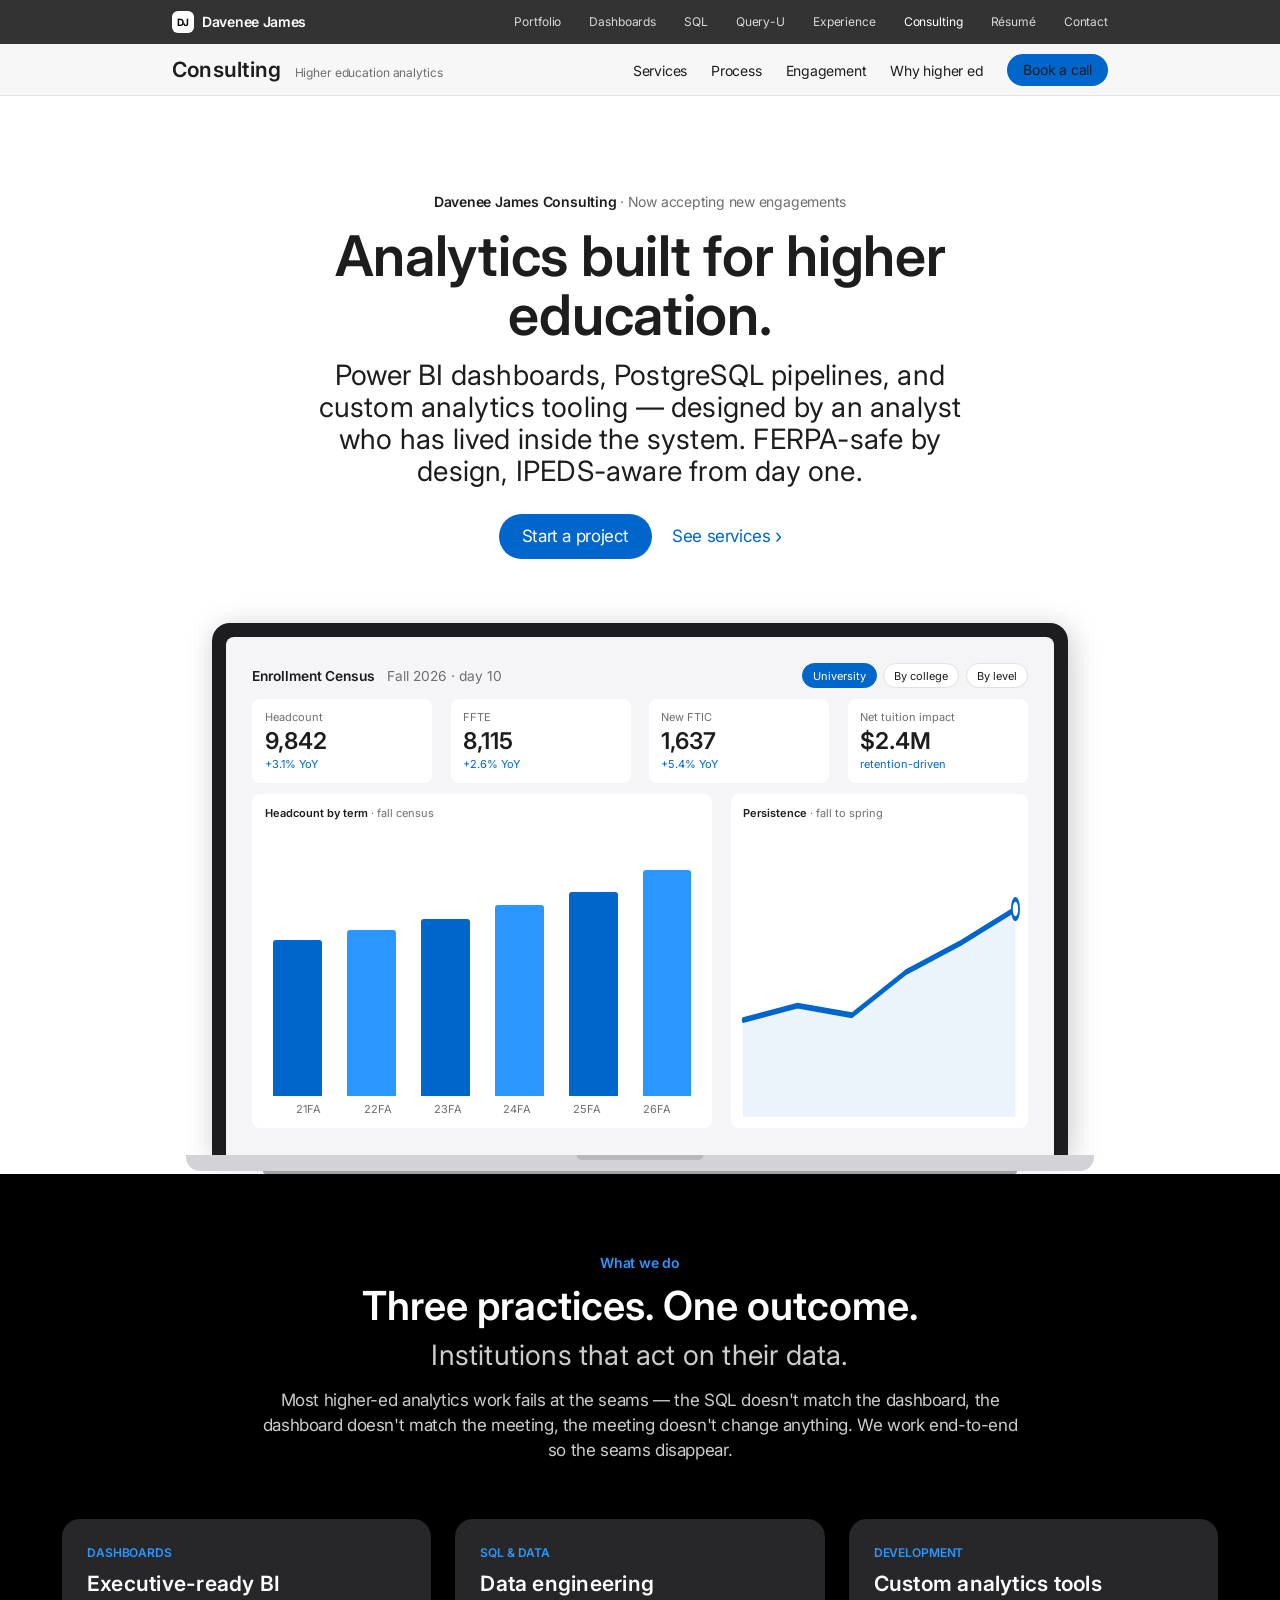
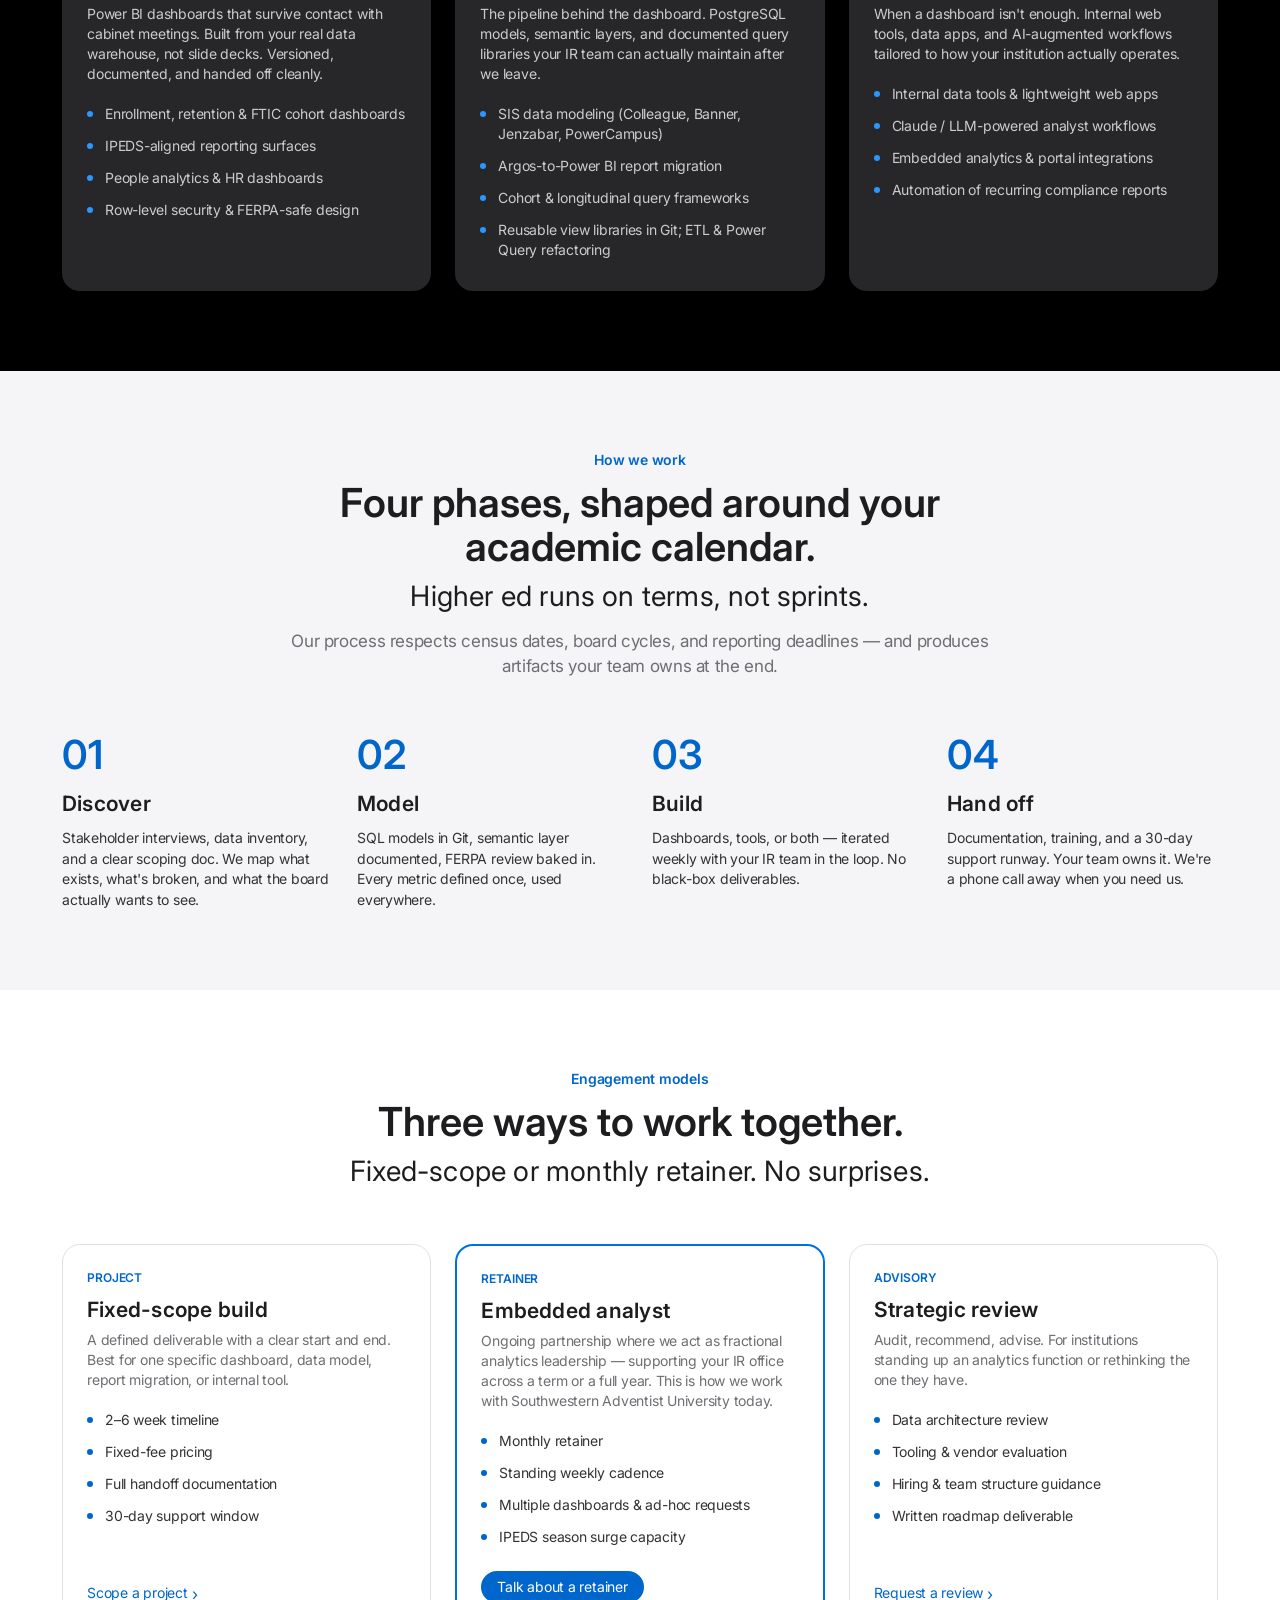
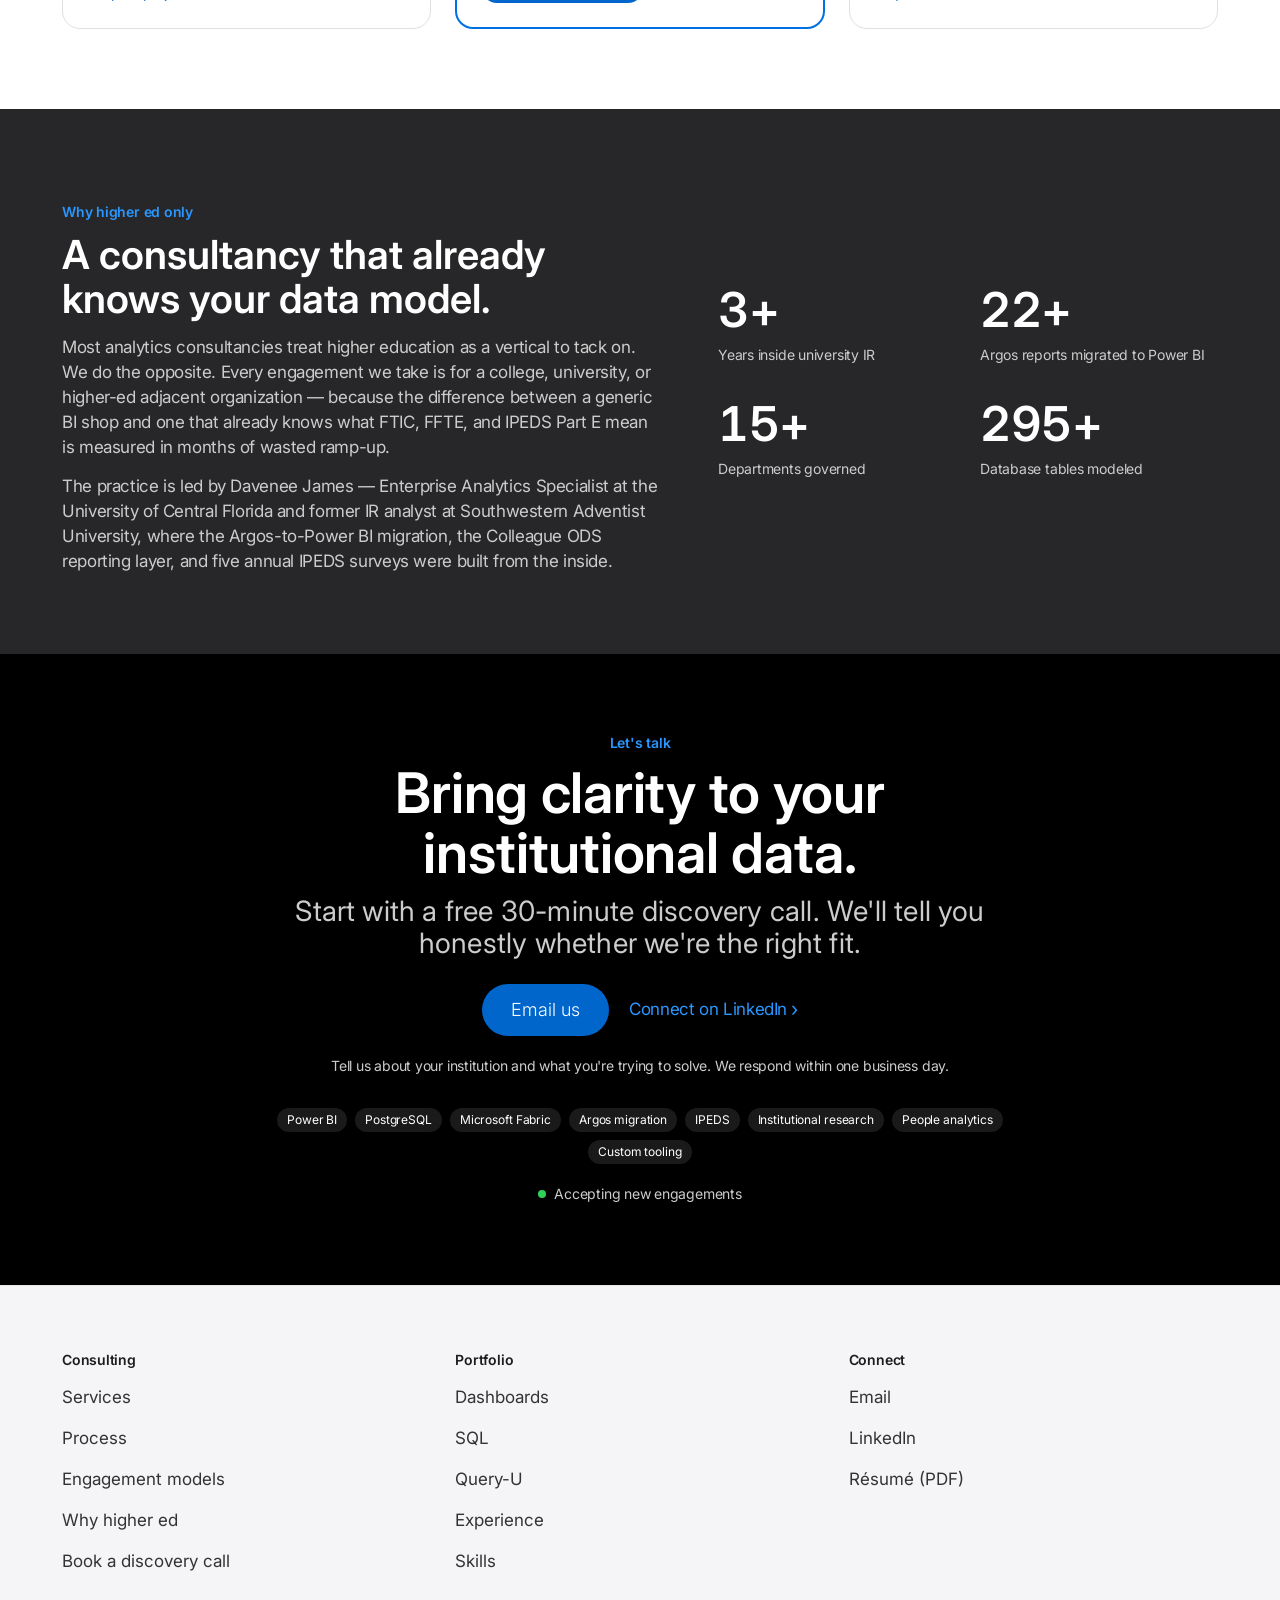
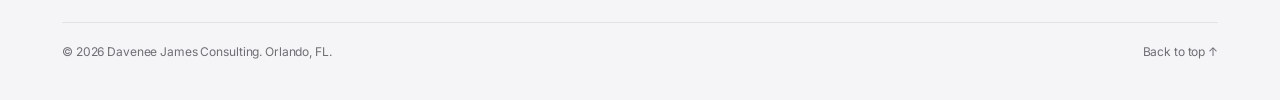
==== consulting/index.html @ 20fd3094 "Redesign portfolio and consulting pages in the Apple design language Rebuild both pages on a shared " ====
<!doctype html>
<html lang="en">
<head>
  <meta charset="utf-8" />
  <meta name="viewport" content="width=device-width, initial-scale=1" />
  <title>Davenee James Consulting | Higher Education Analytics, Dashboards &amp; Development</title>
  <meta name="description" content="Analytics consulting for colleges and universities — Power BI dashboards, PostgreSQL data engineering, Argos-to-Power BI migration, and custom analytics tooling. Led by Davenee James." />
  <meta property="og:title" content="Davenee James Consulting | Higher Education Analytics" />
  <meta property="og:description" content="Power BI, PostgreSQL, and IPEDS-aware analytics consulting for higher education." />
  <meta property="og:type" content="website" />
  <meta name="theme-color" content="#000000" />
  <link rel="preconnect" href="https://fonts.googleapis.com">
  <link rel="preconnect" href="https://fonts.gstatic.com" crossorigin>
  <link href="https://fonts.googleapis.com/css2?family=Inter:wght@300;400;600;700&family=JetBrains+Mono:wght@400;500&display=swap" rel="stylesheet">
  <link rel="stylesheet" href="../assets/site.css">
  <script>document.documentElement.classList.add('js');</script>
</head>
<body>

  <!-- ═══ Global nav ═══ -->
  <header class="gnav">
    <div class="gnav__inner">
      <a href="../" class="gnav__logo" aria-label="Davenee James — portfolio"><span class="gnav__mark">DJ</span><span>Davenee James</span></a>
      <ul class="gnav__links">
        <li><a href="../">Portfolio</a></li>
        <li><a href="../#dashboards">Dashboards</a></li>
        <li><a href="../#sql">SQL</a></li>
        <li><a href="../#queryu">Query-U</a></li>
        <li><a href="../#experience">Experience</a></li>
        <li><a href="./" aria-current="page">Consulting</a></li>
        <li><a href="../Resume_Davenee_James.pdf" target="_blank" rel="noopener">Résumé</a></li>
        <li><a href="#contact">Contact</a></li>
      </ul>
      <button class="gnav__burger" aria-label="Open menu" aria-expanded="false" aria-controls="mobileMenu"><span></span><span></span></button>
    </div>
  </header>
  <nav class="gnav__menu" id="mobileMenu" aria-label="Mobile">
    <ul>
      <li><a href="#services">Services</a></li>
      <li><a href="#process">Process</a></li>
      <li><a href="#engagement">Engagement</a></li>
      <li><a href="#why">Why higher ed</a></li>
      <li><a href="#contact">Book a call</a></li>
      <li><a href="../">Portfolio</a></li>
      <li><a href="../Resume_Davenee_James.pdf" target="_blank" rel="noopener">Résumé</a></li>
    </ul>
  </nav>


  <!-- ═══ Sub nav ═══ -->
  <div class="snav">
    <div class="snav__inner">
      <a class="snav__title" href="#top">Consulting <small>Higher education analytics</small></a>
      <ul class="snav__links">
        <li><a href="#services">Services</a></li>
        <li><a href="#process">Process</a></li>
        <li><a href="#engagement">Engagement</a></li>
        <li><a href="#why">Why higher ed</a></li>
        <li class="snav__cta"><a class="btn btn--sm" href="#contact">Book a call</a></li>
      </ul>
    </div>
  </div>

  <main id="top">

    <!-- ═══ Hero (white) ═══ -->
    <section class="hero hero--consulting tile--canvas">
      <div class="wrap hero__text">
        <p class="hero__eyebrow" data-reveal><strong>Davenee James Consulting</strong> · Now accepting new engagements</p>
        <h1 class="t-hero split">Analytics built for higher education.</h1>
        <p class="hero__lead t-lead" data-reveal style="--d:320ms">Power BI dashboards, PostgreSQL pipelines, and custom analytics tooling — designed by an analyst who has lived inside the system. FERPA-safe by design, IPEDS-aware from day one.</p>
        <div class="hero__cta cta-row" data-reveal style="--d:440ms">
          <a class="btn" href="#contact">Start a project</a>
          <a class="link" href="#services">See services</a>
        </div>
      </div>

      <div class="hero__render" data-reveal="scale" style="--d:520ms">
        <div class="device" aria-hidden="true">
          <div class="device__lid">
            <div class="device__screen">
              <div class="dash">
                <div class="dash__bar">
                  <div class="dash__title">Enrollment Census <span>Fall 2026 · day 10</span></div>
                  <div class="dash__pills"><span class="dash__pill dash__pill--on">University</span><span class="dash__pill">By college</span><span class="dash__pill">By level</span></div>
                </div>
                <div class="dash__kpis">
                  <div class="kpi"><div class="kpi__l">Headcount</div><div class="kpi__v"><span data-count="9842">0</span></div><div class="kpi__d">+3.1% YoY</div></div>
                  <div class="kpi"><div class="kpi__l">FFTE</div><div class="kpi__v"><span data-count="8115">0</span></div><div class="kpi__d">+2.6% YoY</div></div>
                  <div class="kpi"><div class="kpi__l">New FTIC</div><div class="kpi__v"><span data-count="1637">0</span></div><div class="kpi__d">+5.4% YoY</div></div>
                  <div class="kpi"><div class="kpi__l">Net tuition impact</div><div class="kpi__v"><span data-count="2.4" data-prefix="$" data-suffix="M">$0M</span></div><div class="kpi__d">retention-driven</div></div>
                </div>
                <div class="dash__charts">
                  <div class="chart">
                    <div class="chart__t"><b>Headcount by term</b> · fall census</div>
                    <div class="bars">
                      <i style="--h:58%;--i:0"></i><i style="--h:62%;--i:1"></i><i style="--h:66%;--i:2"></i><i style="--h:71%;--i:3"></i><i style="--h:76%;--i:4"></i><i style="--h:84%;--i:5"></i>
                    </div>
                    <div class="bars-x"><span>21FA</span><span>22FA</span><span>23FA</span><span>24FA</span><span>25FA</span><span>26FA</span></div>
                  </div>
                  <div class="chart">
                    <div class="chart__t"><b>Persistence</b> · fall to spring</div>
                    <div class="line">
                      <svg viewBox="0 0 300 120" preserveAspectRatio="none">
                        <path class="area" d="M0,80 L60,74 L120,78 L180,60 L240,48 L300,34 L300,120 L0,120 Z"/>
                        <path d="M0,80 L60,74 L120,78 L180,60 L240,48 L300,34"/>
                        <circle cx="300" cy="34" r="4"/>
                      </svg>
                    </div>
                  </div>
                </div>
              </div>
            </div>
          </div>
          <div class="device__base"></div>
          <div class="device__foot"></div>
        </div>
      </div>
    </section>

    <!-- ═══ Services (black) ═══ -->
    <section class="tile tile--dark" id="services">
      <div class="wrap wrap--grid">
        <div class="tile-head">
          <p class="eyebrow" data-reveal>What we do</p>
          <h2 class="t-display split">Three practices. One outcome.</h2>
          <p class="t-lead muted" data-reveal style="--d:200ms">Institutions that act on their data.</p>
          <p class="t-body muted" data-reveal style="--d:300ms;margin-top:16px">Most higher-ed analytics work fails at the seams — the SQL doesn't match the dashboard, the dashboard doesn't match the meeting, the meeting doesn't change anything. We work end-to-end so the seams disappear.</p>
        </div>
        <div class="grid grid--3" data-stagger>
          <article class="card card--surface">
            <span class="scope">Dashboards</span>
            <h3>Executive-ready BI</h3>
            <p>Power BI dashboards that survive contact with cabinet meetings. Built from your real data warehouse, not slide decks. Versioned, documented, and handed off cleanly.</p>
            <ul>
              <li>Enrollment, retention &amp; FTIC cohort dashboards</li>
              <li>IPEDS-aligned reporting surfaces</li>
              <li>People analytics &amp; HR dashboards</li>
              <li>Row-level security &amp; FERPA-safe design</li>
            </ul>
          </article>
          <article class="card card--surface">
            <span class="scope">SQL &amp; data</span>
            <h3>Data engineering</h3>
            <p>The pipeline behind the dashboard. PostgreSQL models, semantic layers, and documented query libraries your IR team can actually maintain after we leave.</p>
            <ul>
              <li>SIS data modeling (Colleague, Banner, Jenzabar, PowerCampus)</li>
              <li>Argos-to-Power BI report migration</li>
              <li>Cohort &amp; longitudinal query frameworks</li>
              <li>Reusable view libraries in Git; ETL &amp; Power Query refactoring</li>
            </ul>
          </article>
          <article class="card card--surface">
            <span class="scope">Development</span>
            <h3>Custom analytics tools</h3>
            <p>When a dashboard isn't enough. Internal web tools, data apps, and AI-augmented workflows tailored to how your institution actually operates.</p>
            <ul>
              <li>Internal data tools &amp; lightweight web apps</li>
              <li>Claude / LLM-powered analyst workflows</li>
              <li>Embedded analytics &amp; portal integrations</li>
              <li>Automation of recurring compliance reports</li>
            </ul>
          </article>
        </div>
      </div>
    </section>

    <!-- ═══ Process (parchment) ═══ -->
    <section class="tile tile--parchment" id="process">
      <div class="wrap wrap--grid">
        <div class="tile-head">
          <p class="eyebrow" data-reveal>How we work</p>
          <h2 class="t-display split">Four phases, shaped around your academic calendar.</h2>
          <p class="t-lead" data-reveal style="--d:200ms">Higher ed runs on terms, not sprints.</p>
          <p class="t-body muted" data-reveal style="--d:300ms;margin-top:16px">Our process respects census dates, board cycles, and reporting deadlines — and produces artifacts your team owns at the end.</p>
        </div>
        <div class="process" data-stagger>
          <div><div class="process__num">01</div><h3>Discover</h3><p>Stakeholder interviews, data inventory, and a clear scoping doc. We map what exists, what's broken, and what the board actually wants to see.</p></div>
          <div><div class="process__num">02</div><h3>Model</h3><p>SQL models in Git, semantic layer documented, FERPA review baked in. Every metric defined once, used everywhere.</p></div>
          <div><div class="process__num">03</div><h3>Build</h3><p>Dashboards, tools, or both — iterated weekly with your IR team in the loop. No black-box deliverables.</p></div>
          <div><div class="process__num">04</div><h3>Hand off</h3><p>Documentation, training, and a 30-day support runway. Your team owns it. We're a phone call away when you need us.</p></div>
        </div>
      </div>
    </section>

    <!-- ═══ Engagement (white) ═══ -->
    <section class="tile tile--canvas" id="engagement">
      <div class="wrap wrap--grid">
        <div class="tile-head">
          <p class="eyebrow" data-reveal>Engagement models</p>
          <h2 class="t-display split">Three ways to work together.</h2>
          <p class="t-lead" data-reveal style="--d:200ms">Fixed-scope or monthly retainer. No surprises.</p>
        </div>
        <div class="grid grid--3" data-stagger>
          <article class="card">
            <span class="scope">Project</span>
            <h3>Fixed-scope build</h3>
            <p>A defined deliverable with a clear start and end. Best for one specific dashboard, data model, report migration, or internal tool.</p>
            <ul><li>2–6 week timeline</li><li>Fixed-fee pricing</li><li>Full handoff documentation</li><li>30-day support window</li></ul>
            <div class="card__actions"><a class="link link--sm" href="#contact">Scope a project</a></div>
          </article>
          <article class="card card--featured">
            <span class="scope">Retainer</span>
            <h3>Embedded analyst</h3>
            <p>Ongoing partnership where we act as fractional analytics leadership — supporting your IR office across a term or a full year. This is how we work with Southwestern Adventist University today.</p>
            <ul><li>Monthly retainer</li><li>Standing weekly cadence</li><li>Multiple dashboards &amp; ad-hoc requests</li><li>IPEDS season surge capacity</li></ul>
            <div class="card__actions"><a class="btn btn--sm" href="#contact">Talk about a retainer</a></div>
          </article>
          <article class="card">
            <span class="scope">Advisory</span>
            <h3>Strategic review</h3>
            <p>Audit, recommend, advise. For institutions standing up an analytics function or rethinking the one they have.</p>
            <ul><li>Data architecture review</li><li>Tooling &amp; vendor evaluation</li><li>Hiring &amp; team structure guidance</li><li>Written roadmap deliverable</li></ul>
            <div class="card__actions"><a class="link link--sm" href="#contact">Request a review</a></div>
          </article>
        </div>
      </div>
    </section>

    <!-- ═══ Why higher ed (dark tile) ═══ -->
    <section class="tile tile--tile1" id="why">
      <div class="wrap wrap--grid">
        <div class="why">
          <div>
            <p class="eyebrow" data-reveal>Why higher ed only</p>
            <h2 class="t-display split">A consultancy that already knows your data model.</h2>
            <p data-reveal style="--d:200ms">Most analytics consultancies treat higher education as a vertical to tack on. We do the opposite. Every engagement we take is for a college, university, or higher-ed adjacent organization — because the difference between a generic BI shop and one that already knows what FTIC, FFTE, and IPEDS Part E mean is measured in months of wasted ramp-up.</p>
            <p data-reveal style="--d:300ms">The practice is led by Davenee James — Enterprise Analytics Specialist at the University of Central Florida and former IR analyst at Southwestern Adventist University, where the Argos-to-Power BI migration, the Colleague ODS reporting layer, and five annual IPEDS surveys were built from the inside.</p>
          </div>
          <div class="stats" data-stagger>
            <div class="stat"><div class="stat__v"><span data-count="3" data-suffix="+">0+</span></div><div class="stat__l">Years inside university IR</div></div>
            <div class="stat"><div class="stat__v"><span data-count="22" data-suffix="+">0+</span></div><div class="stat__l">Argos reports migrated to Power BI</div></div>
            <div class="stat"><div class="stat__v"><span data-count="15" data-suffix="+">0+</span></div><div class="stat__l">Departments governed</div></div>
            <div class="stat"><div class="stat__v"><span data-count="300" data-suffix="+">0+</span></div><div class="stat__l">Database tables modeled</div></div>
          </div>
        </div>
      </div>
    </section>

    <!-- ═══ CTA (black) ═══ -->
    <section class="tile tile--dark product" id="contact">
      <div class="wrap">
        <div class="tile-head" style="margin-bottom:0">
          <p class="eyebrow" data-reveal>Let's talk</p>
          <h2 class="t-hero split">Bring clarity to your institutional data.</h2>
          <p class="t-lead muted" data-reveal style="--d:200ms">Start with a free 30-minute discovery call. We'll tell you honestly whether we're the right fit.</p>
          <div class="cta-row" data-reveal style="--d:320ms">
            <a class="btn btn--lg" href="mailto:daveneejames@gmail.com?subject=Consulting%20Inquiry%20%E2%80%94%20Higher%20Ed%20Analytics">Email us</a>
            <a class="link" href="https://www.linkedin.com/in/davenee-james-848171228/" target="_blank" rel="noopener">Connect on LinkedIn</a>
          </div>
          <p class="t-caption muted" data-reveal style="--d:400ms;margin-top:20px">Tell us about your institution and what you're trying to solve. We respond within one business day.</p>
          <div class="services" data-stagger>
            <span class="tag">Power BI</span><span class="tag">PostgreSQL</span><span class="tag">Microsoft Fabric</span><span class="tag">Argos migration</span><span class="tag">IPEDS</span><span class="tag">Institutional research</span><span class="tag">People analytics</span><span class="tag">Custom tooling</span>
          </div>
          <div class="availability" data-reveal><i></i>Accepting new engagements</div>
        </div>
      </div>
    </section>
  </main>

  <!-- ═══ Footer (parchment) ═══ -->
  <footer class="footer">
    <div class="wrap wrap--grid">
      <div class="footer__cols">
        <div><h4>Consulting</h4><ul><li><a href="#services">Services</a></li><li><a href="#process">Process</a></li><li><a href="#engagement">Engagement models</a></li><li><a href="#why">Why higher ed</a></li><li><a href="#contact">Book a discovery call</a></li></ul></div>
        <div><h4>Portfolio</h4><ul><li><a href="../#dashboards">Dashboards</a></li><li><a href="../#sql">SQL</a></li><li><a href="../#queryu">Query-U</a></li><li><a href="../#experience">Experience</a></li><li><a href="../#skills">Skills</a></li></ul></div>
        <div><h4>Connect</h4><ul><li><a href="mailto:daveneejames@gmail.com">Email</a></li><li><a href="https://www.linkedin.com/in/davenee-james-848171228/" target="_blank" rel="noopener">LinkedIn</a></li><li><a href="../Resume_Davenee_James.pdf" target="_blank" rel="noopener">Résumé (PDF)</a></li></ul></div>
      </div>
      <div class="footer__legal">
        <span>© <span data-year>2026</span> Davenee James Consulting. Orlando, FL.</span>
        <span><a href="#top">Back to top ↑</a></span>
      </div>
    </div>
  </footer>

  <script src="../assets/site.js" defer></script>
</body>
</html>
---- assets/site.css ----
/* ============================================================
   Davenee James — portfolio & consulting
   Design language: Apple (single blue accent, alternating
   full-bleed tiles, tight display type, one product shadow).
   ============================================================ */

:root {
  /* Brand & accent */
  --primary: #0066cc;
  --primary-focus: #0071e3;
  --primary-on-dark: #2997ff;

  /* Surfaces */
  --canvas: #ffffff;
  --parchment: #f5f5f7;
  --pearl: #fafafc;
  --tile-1: #272729;
  --tile-2: #2a2a2c;
  --tile-3: #252527;
  --black: #000000;

  /* Text */
  --ink: #1d1d1f;
  --ink-80: #333333;
  --ink-muted: #6e6e73;
  --on-dark: #ffffff;
  --on-dark-muted: #cccccc;
  --on-dark-dim: #86868b;

  /* Hairlines */
  --hairline: #e0e0e0;
  --divider-soft: #f0f0f0;
  --hairline-dark: rgba(255, 255, 255, 0.12);

  /* The single shadow in the system: product renders only */
  --shadow-product: 3px 5px 30px 0 rgba(0, 0, 0, 0.22);

  /* Type */
  --font-display: -apple-system, BlinkMacSystemFont, "SF Pro Display", "Inter", "Helvetica Neue", Helvetica, Arial, sans-serif;
  --font-text: -apple-system, BlinkMacSystemFont, "SF Pro Text", "Inter", "Helvetica Neue", Helvetica, Arial, sans-serif;
  --font-mono: "SF Mono", ui-monospace, "JetBrains Mono", Menlo, Consolas, monospace;

  /* Motion */
  --ease-out: cubic-bezier(0.16, 1, 0.3, 1);
  --ease-apple: cubic-bezier(0.4, 0, 0.6, 1);
  --dur: 0.9s;

  /* Layout */
  --nav-h: 44px;
  --subnav-h: 52px;
  --gutter: 22px;
}

*, *::before, *::after { box-sizing: border-box; margin: 0; padding: 0; }

html {
  scroll-behavior: smooth;
  -webkit-text-size-adjust: 100%;
  scroll-padding-top: calc(var(--nav-h) + var(--subnav-h) + 16px);
}

body {
  font-family: var(--font-text);
  font-size: 17px;
  line-height: 1.47;
  letter-spacing: -0.374px;
  color: var(--ink);
  background: var(--canvas);
  -webkit-font-smoothing: antialiased;
  -moz-osx-font-smoothing: grayscale;
  overflow-x: hidden;
  padding-top: var(--nav-h);
}

img { max-width: 100%; display: block; }
a { color: var(--primary); text-decoration: none; }
button { font: inherit; color: inherit; background: none; border: 0; cursor: pointer; }
::selection { background: rgba(0, 102, 204, 0.2); }

.sr-only {
  position: absolute; width: 1px; height: 1px; padding: 0; margin: -1px;
  overflow: hidden; clip: rect(0, 0, 0, 0); white-space: nowrap; border: 0;
}

/* ------------------------------------------------------------
   Typography
   ------------------------------------------------------------ */
.t-hero, .t-display, .t-title, .t-lead, .t-tagline {
  font-family: var(--font-display);
}
.t-hero     { font-size: 56px; font-weight: 600; line-height: 1.07; letter-spacing: -0.28px; }
.t-display  { font-size: 40px; font-weight: 600; line-height: 1.1;  letter-spacing: 0; }
.t-title    { font-size: 28px; font-weight: 600; line-height: 1.14; letter-spacing: 0.196px; }
.t-lead     { font-size: 28px; font-weight: 400; line-height: 1.14; letter-spacing: 0.196px; }
.t-lead-airy{ font-size: 24px; font-weight: 300; line-height: 1.5;  letter-spacing: 0; font-family: var(--font-display); }
.t-tagline  { font-size: 21px; font-weight: 600; line-height: 1.19; letter-spacing: 0.231px; }
.t-body     { font-size: 17px; font-weight: 400; line-height: 1.47; letter-spacing: -0.374px; }
.t-strong   { font-size: 17px; font-weight: 600; line-height: 1.24; letter-spacing: -0.374px; }
.t-caption  { font-size: 14px; font-weight: 400; line-height: 1.43; letter-spacing: -0.224px; }
.t-caption-strong { font-size: 14px; font-weight: 600; line-height: 1.29; letter-spacing: -0.224px; }
.t-fine     { font-size: 12px; font-weight: 400; line-height: 1.33; letter-spacing: -0.12px; }

.eyebrow {
  font-size: 14px; font-weight: 600; line-height: 1.29; letter-spacing: -0.224px;
  color: var(--primary); margin-bottom: 12px;
}
.tile--dark .eyebrow, .tile--tile1 .eyebrow { color: var(--primary-on-dark); }

.muted { color: var(--ink-muted); }
.tile--dark .muted, .tile--tile1 .muted { color: var(--on-dark-muted); }

@media (max-width: 1068px) {
  .t-hero { font-size: 40px; letter-spacing: 0; }
  .t-display { font-size: 32px; }
  .t-lead, .t-title { font-size: 24px; }
}
@media (max-width: 640px) {
  .t-hero { font-size: 34px; }
  .t-display { font-size: 28px; }
  .t-lead, .t-title { font-size: 21px; }
  .t-lead-airy { font-size: 20px; }
}
@media (max-width: 419px) {
  .t-hero { font-size: 28px; }
}

/* ------------------------------------------------------------
   Layout primitives
   ------------------------------------------------------------ */
.wrap { max-width: 980px; margin: 0 auto; padding: 0 var(--gutter); }
.wrap--grid { max-width: 1200px; }
.wrap--wide { max-width: 1440px; }

.tile { padding: 80px 0; position: relative; }
.tile--canvas { background: var(--canvas); color: var(--ink); }
.tile--parchment { background: var(--parchment); color: var(--ink); }
.tile--dark { background: var(--black); color: var(--on-dark); }
.tile--tile1 { background: var(--tile-1); color: var(--on-dark); }

.tile--dark a:not(.btn), .tile--tile1 a:not(.btn) { color: var(--primary-on-dark); }

.tile-head { text-align: center; max-width: 760px; margin: 0 auto 56px; }
.tile-head .t-lead { margin-top: 12px; }
.tile-head .cta-row { margin-top: 24px; }

.cta-row { display: flex; flex-wrap: wrap; gap: 12px 20px; align-items: center; justify-content: center; }
.cta-row--left { justify-content: flex-start; }

@media (max-width: 735px) {
  .tile { padding: 48px 0; }
  .tile-head { margin-bottom: 36px; }
}

/* ------------------------------------------------------------
   Buttons & links
   ------------------------------------------------------------ */
.btn {
  display: inline-flex; align-items: center; justify-content: center; gap: 6px;
  min-height: 44px; padding: 11px 22px;
  border-radius: 980px;
  font-family: var(--font-text); font-size: 17px; font-weight: 400; line-height: 1.24; letter-spacing: -0.374px;
  background: var(--primary); color: #fff;
  border: 1px solid transparent;
  transition: transform 0.22s var(--ease-apple), background 0.22s var(--ease-apple), color 0.22s, border-color 0.22s;
  white-space: nowrap;
}
.btn:active { transform: scale(0.95); }
.btn:focus-visible { outline: 2px solid var(--primary-focus); outline-offset: 3px; }

.btn--ghost { background: transparent; color: var(--primary); border-color: var(--primary); }
.tile--dark .btn--ghost, .tile--tile1 .btn--ghost, .gnav .btn--ghost { color: var(--primary-on-dark); border-color: var(--primary-on-dark); }

.btn--white { background: #fff; color: var(--ink); }
.btn--dark { background: var(--ink); color: #fff; border-radius: 8px; padding: 8px 15px; min-height: 36px; font-size: 14px; letter-spacing: -0.224px; }
.btn--pearl { background: var(--pearl); color: var(--ink-80); border: 3px solid var(--divider-soft); border-radius: 11px; padding: 8px 14px; min-height: 40px; font-size: 14px; }
.btn--sm { min-height: 32px; padding: 6px 15px; font-size: 14px; letter-spacing: -0.224px; }
.btn--lg { font-size: 18px; font-weight: 300; padding: 14px 28px; letter-spacing: 0; }

.link {
  color: var(--primary); font-size: 17px; letter-spacing: -0.374px;
  display: inline-flex; align-items: center; gap: 4px;
}
.link::after { content: "›"; font-size: 1.15em; line-height: 1; transition: transform 0.25s var(--ease-out); }
.link:hover::after { transform: translateX(3px); }
.link:hover { text-decoration: underline; }
.link--sm { font-size: 14px; letter-spacing: -0.224px; }
.tile--dark .link, .tile--tile1 .link { color: var(--primary-on-dark); }

/* Pill chips (configurator grammar) */
.chip {
  display: inline-flex; align-items: center; gap: 8px;
  padding: 11px 16px; min-height: 44px;
  border-radius: 980px; background: #fff; color: var(--ink);
  border: 1px solid var(--hairline);
  font-size: 14px; letter-spacing: -0.224px; line-height: 1.29;
  transition: transform 0.2s var(--ease-apple), border-color 0.2s, background 0.2s;
}
.chip:active { transform: scale(0.95); }
.chip:focus-visible { outline: 2px solid var(--primary-focus); outline-offset: 2px; }
.chip[aria-pressed="true"] { border: 2px solid var(--primary-focus); padding: 10px 15px; }
.tile--dark .chip, .tile--tile1 .chip { background: rgba(255, 255, 255, 0.08); color: #fff; border-color: transparent; }
.tile--dark .chip[aria-pressed="true"], .tile--tile1 .chip[aria-pressed="true"] { border-color: var(--primary-on-dark); }

.tag {
  display: inline-block; padding: 4px 10px; border-radius: 980px;
  font-size: 12px; letter-spacing: -0.12px; line-height: 1.33;
  background: var(--parchment); color: var(--ink-80);
}
.tile--dark .tag, .tile--tile1 .tag { background: rgba(255, 255, 255, 0.1); color: #fff; }

/* Circular icon control floating over content */
.icon-btn {
  width: 44px; height: 44px; border-radius: 50%;
  display: inline-flex; align-items: center; justify-content: center;
  background: rgba(210, 210, 215, 0.64); color: var(--ink);
  transition: transform 0.2s var(--ease-apple);
}
.icon-btn:active { transform: scale(0.9); }
.icon-btn:focus-visible { outline: 2px solid var(--primary-focus); }

/* ------------------------------------------------------------
   Global nav (44px, true black, frosted)
   ------------------------------------------------------------ */
.gnav {
  position: fixed; top: 0; left: 0; right: 0; z-index: 200;
  height: var(--nav-h);
  background: rgba(0, 0, 0, 0.8);
  -webkit-backdrop-filter: saturate(180%) blur(20px);
  backdrop-filter: saturate(180%) blur(20px);
  color: #fff;
}
.gnav__inner {
  max-width: 980px; margin: 0 auto; padding: 0 var(--gutter);
  height: var(--nav-h); display: flex; align-items: center; justify-content: space-between; gap: 20px;
}
.gnav__logo {
  display: inline-flex; align-items: center; gap: 8px;
  color: #fff; font-size: 14px; font-weight: 600; letter-spacing: -0.3px;
}
.gnav__mark {
  width: 22px; height: 22px; border-radius: 6px; background: #fff; color: #000;
  display: inline-flex; align-items: center; justify-content: center;
  font-size: 10px; font-weight: 700; letter-spacing: -0.4px;
}
.gnav__links { display: flex; align-items: center; gap: 28px; list-style: none; }
.gnav__links a {
  color: rgba(255, 255, 255, 0.8); font-size: 12px; letter-spacing: -0.12px; line-height: var(--nav-h);
  transition: color 0.2s;
}
.gnav__links a:hover, .gnav__links a[aria-current="page"] { color: #fff; }
.gnav__links a.btn { line-height: 1.24; }

.gnav__burger {
  display: none; width: 44px; height: 44px; margin-right: -12px;
  position: relative; align-items: center; justify-content: center;
}
.gnav__burger span {
  position: absolute; left: 13px; width: 18px; height: 1.5px; background: #fff;
  transition: transform 0.35s var(--ease-out), opacity 0.2s;
}
.gnav__burger span:nth-child(1) { transform: translateY(-4px); }
.gnav__burger span:nth-child(2) { transform: translateY(4px); }
body.menu-open .gnav__burger span:nth-child(1) { transform: rotate(45deg); }
body.menu-open .gnav__burger span:nth-child(2) { transform: rotate(-45deg); }

.gnav__menu {
  position: fixed; inset: var(--nav-h) 0 0 0; z-index: 190;
  background: rgba(0, 0, 0, 0.94);
  padding: 32px var(--gutter);
  opacity: 0; visibility: hidden; transition: opacity 0.35s var(--ease-out), visibility 0.35s;
}
.gnav__menu ul { list-style: none; display: flex; flex-direction: column; }
.gnav__menu a {
  display: block; padding: 14px 0; color: #fff;
  font-family: var(--font-display); font-size: 28px; font-weight: 600; letter-spacing: 0.196px;
  border-bottom: 1px solid var(--hairline-dark);
  opacity: 0; transform: translateY(16px);
  transition: opacity 0.5s var(--ease-out), transform 0.5s var(--ease-out);
}
body.menu-open .gnav__menu { opacity: 1; visibility: visible; -webkit-backdrop-filter: saturate(180%) blur(20px); backdrop-filter: saturate(180%) blur(20px); }
body.menu-open .gnav__menu a { opacity: 1; transform: none; transition-delay: calc(var(--i, 0) * 50ms + 80ms); }
body.menu-open { overflow: hidden; }

@media (max-width: 833px) {
  .gnav__links { display: none; }
  .gnav__burger { display: inline-flex; }
}

/* ------------------------------------------------------------
   Sub nav (frosted parchment, 52px)
   ------------------------------------------------------------ */
.snav {
  position: sticky; top: var(--nav-h); z-index: 150;
  height: var(--subnav-h);
  background: rgba(245, 245, 247, 0.8);
  -webkit-backdrop-filter: saturate(180%) blur(20px);
  backdrop-filter: saturate(180%) blur(20px);
  border-bottom: 1px solid rgba(0, 0, 0, 0.08);
}
.snav__inner {
  max-width: 980px; margin: 0 auto; padding: 0 var(--gutter);
  height: var(--subnav-h); display: flex; align-items: center; justify-content: space-between; gap: 20px;
}
.snav__title { font-family: var(--font-display); font-size: 21px; font-weight: 600; letter-spacing: 0.231px; color: var(--ink); }
.snav__title small { font-weight: 400; color: var(--ink-muted); font-size: 12px; margin-left: 8px; letter-spacing: -0.12px; }
.snav__links { display: flex; align-items: center; gap: 24px; list-style: none; }
.snav__links a { color: var(--ink); font-size: 14px; letter-spacing: -0.224px; transition: color 0.2s; }
.snav__links a:hover { color: var(--primary); }
@media (max-width: 833px) {
  .snav__links li:not(.snav__cta) { display: none; }
}

/* ------------------------------------------------------------
   Reveal system (scroll-driven, JS adds .in)
   ------------------------------------------------------------ */
.js [data-reveal] {
  opacity: 0; transform: translateY(28px);
  transition: opacity var(--dur) var(--ease-out), transform var(--dur) var(--ease-out);
  transition-delay: var(--d, 0ms);
}
.js [data-reveal="scale"] { transform: translateY(28px) scale(0.965); }
.js [data-reveal="left"] { transform: translateX(-32px); }
.js [data-reveal="right"] { transform: translateX(32px); }
.js [data-reveal="fade"] { transform: none; }
.js [data-reveal].in { opacity: 1; transform: none; }

.js [data-stagger] > * {
  opacity: 0; transform: translateY(24px);
  transition: opacity 0.8s var(--ease-out), transform 0.8s var(--ease-out);
  transition-delay: calc(var(--i, 0) * 90ms);
}
.js [data-stagger].in > * { opacity: 1; transform: none; }

/* Word-by-word headline rise */
.split .w-mask { display: inline-block; overflow: hidden; vertical-align: bottom; padding-bottom: 0.12em; margin-bottom: -0.12em; }
.js .split .w {
  display: inline-block; transform: translateY(110%);
  transition: transform 0.9s var(--ease-out);
  transition-delay: calc(var(--i, 0) * 55ms + var(--d, 0ms));
}
.js .split.in .w { transform: none; }

/* ------------------------------------------------------------
   Hero
   ------------------------------------------------------------ */
.hero { padding: 96px 0 0; text-align: center; overflow: hidden; }
.hero__text { position: relative; z-index: 1; will-change: transform, opacity; }
.hero__avatar {
  width: 76px; height: 76px; border-radius: 50%; object-fit: cover; margin: 0 auto 20px;
  border: 1px solid var(--hairline);
}
.hero__eyebrow { font-size: 14px; letter-spacing: -0.224px; color: var(--ink-muted); margin-bottom: 14px; }
.hero__eyebrow strong { color: var(--ink); font-weight: 600; }
.hero h1 { max-width: 880px; margin: 0 auto; }
.hero__lead { max-width: 680px; margin: 14px auto 0; color: var(--ink); }
.hero__cta { margin-top: 26px; }
.hero__render { margin: 64px auto 0; max-width: 1080px; padding: 0 var(--gutter); will-change: transform; }
.hero--consulting .hero__render { max-width: 900px; }

@media (max-width: 735px) {
  .hero { padding-top: 56px; }
  .hero__render { margin-top: 40px; }
}

/* ------------------------------------------------------------
   Product render: laptop with animated dashboard
   ------------------------------------------------------------ */
.device { position: relative; max-width: 960px; margin: 0 auto; }
.device__lid {
  background: var(--ink); border-radius: 18px 18px 0 0; padding: 14px 14px 0;
  box-shadow: var(--shadow-product);
}
.device__screen {
  background: var(--parchment); border-radius: 8px 8px 0 0; overflow: hidden;
  aspect-ratio: 16 / 10; position: relative;
}
.device__base {
  height: 16px; margin: 0 -3%; background: #d2d2d7; border-radius: 0 0 14px 14px;
  position: relative;
}
.device__base::after {
  content: ""; position: absolute; left: 50%; top: 0; transform: translateX(-50%);
  width: 14%; height: 5px; background: #b8b8bd; border-radius: 0 0 6px 6px;
}
.device__foot { height: 3px; margin: 0 6%; background: #a1a1a6; border-radius: 0 0 8px 8px; }

.dash {
  position: absolute; inset: 0; padding: 3.2% 3.2%; display: grid;
  grid-template-rows: auto auto 1fr; gap: 2.4%;
  font-family: var(--font-text); color: var(--ink); text-align: left;
  --fs: clamp(6px, 1.05vw, 11px);
  font-size: var(--fs); letter-spacing: 0;
}
.dash__bar { display: flex; align-items: center; justify-content: space-between; }
.dash__title { font-weight: 600; font-size: calc(var(--fs) * 1.25); }
.dash__title span { font-weight: 400; color: var(--ink-muted); margin-left: 0.6em; }
.dash__pills { display: flex; gap: 0.6em; }
.dash__pill { padding: 0.3em 0.9em; border-radius: 980px; background: #fff; border: 1px solid var(--hairline); }
.dash__pill--on { background: var(--primary); color: #fff; border-color: var(--primary); }

.dash__kpis { display: grid; grid-template-columns: repeat(4, 1fr); gap: 2.4%; }
.kpi { background: #fff; border-radius: 8px; padding: 0.9em 1.1em; min-width: 0; }
.kpi__l { color: var(--ink-muted); white-space: nowrap; overflow: hidden; text-overflow: ellipsis; }
.kpi__v { font-family: var(--font-display); font-weight: 600; font-size: calc(var(--fs) * 2.1); line-height: 1.1; margin-top: 0.15em; }
.kpi__d { color: var(--primary); margin-top: 0.2em; }

.dash__charts { display: grid; grid-template-columns: 1.55fr 1fr; gap: 2.4%; min-height: 0; }
.chart { background: #fff; border-radius: 8px; padding: 1em 1.1em; display: flex; flex-direction: column; min-height: 0; }
.chart__t { color: var(--ink-muted); margin-bottom: 0.6em; }
.chart__t b { color: var(--ink); font-weight: 600; }

.bars { flex: 1; display: flex; align-items: flex-end; gap: 6%; padding: 0 2%; min-height: 0; }
.bars i {
  flex: 1; display: block; height: var(--h); background: var(--primary); border-radius: 3px 3px 0 0;
  transform: scaleY(0); transform-origin: bottom;
  transition: transform 1.1s var(--ease-out); transition-delay: calc(var(--i) * 90ms + 300ms);
}
.bars i:nth-child(even) { background: var(--primary-on-dark); }
.in .bars i, .dash.in .bars i { transform: scaleY(1); }
.bars-x { display: flex; justify-content: space-between; padding: 0.4em 2% 0; color: var(--ink-muted); }
.bars-x span { flex: 1; text-align: center; }

.line { flex: 1; min-height: 0; }
.line svg { width: 100%; height: 100%; display: block; overflow: visible; }
.line path { fill: none; stroke: var(--primary); stroke-width: 2.4; stroke-linecap: round; stroke-linejoin: round;
  stroke-dasharray: 600; stroke-dashoffset: 600; transition: stroke-dashoffset 1.8s var(--ease-out) 500ms; }
.line .area { fill: rgba(0, 102, 204, 0.08); stroke: none; opacity: 0; transition: opacity 1s 1.4s; }
.line circle { fill: #fff; stroke: var(--primary); stroke-width: 2; opacity: 0; transition: opacity 0.4s 2s; }
.in .line path, .dash.in .line path { stroke-dashoffset: 0; }
.in .line .area, .dash.in .line .area { opacity: 1; }
.in .line circle, .dash.in .line circle { opacity: 1; }

/* ------------------------------------------------------------
   Stats tile
   ------------------------------------------------------------ */
.stats { display: grid; grid-template-columns: repeat(4, 1fr); gap: 32px 24px; text-align: center; }
.stat__v { font-family: var(--font-display); font-size: 64px; font-weight: 600; line-height: 1.07; letter-spacing: -0.28px; font-variant-numeric: tabular-nums; }
.stat__l { margin-top: 10px; font-size: 14px; letter-spacing: -0.224px; color: var(--on-dark-muted); }
@media (max-width: 833px) { .stats { grid-template-columns: repeat(2, 1fr); } .stat__v { font-size: 48px; } }

.ticker {
  margin-top: 72px; overflow: hidden; white-space: nowrap;
  -webkit-mask-image: linear-gradient(90deg, transparent, #000 12%, #000 88%, transparent);
  mask-image: linear-gradient(90deg, transparent, #000 12%, #000 88%, transparent);
}
.ticker__track { display: inline-flex; gap: 56px; padding-right: 56px; animation: ticker 46s linear infinite; }
.ticker__track span { font-size: 14px; letter-spacing: -0.224px; color: rgba(255, 255, 255, 0.55); }
.ticker__track span::before { content: "·"; margin-right: 56px; color: rgba(255, 255, 255, 0.25); }
@keyframes ticker { from { transform: translateX(0); } to { transform: translateX(-50%); } }

/* ------------------------------------------------------------
   Store-utility cards & grids
   ------------------------------------------------------------ */
.card {
  background: #fff; border: 1px solid var(--hairline); border-radius: 18px; padding: 24px;
  display: flex; flex-direction: column; min-width: 0;
}
.card--flat { background: var(--parchment); border: 0; }
.tile--dark .card, .tile--tile1 .card { background: rgba(255, 255, 255, 0.06); border-color: transparent; color: #fff; }
.tile--tile1 .card--surface { background: var(--tile-2); }
.tile--dark .card--surface { background: var(--tile-1); }
.card h3, .card h4 { font-family: var(--font-display); font-size: 21px; font-weight: 600; line-height: 1.19; letter-spacing: 0.231px; }
.card p { font-size: 14px; letter-spacing: -0.224px; line-height: 1.43; color: var(--ink-muted); margin-top: 8px; }
.tile--dark .card p, .tile--tile1 .card p { color: var(--on-dark-muted); }
.card__icon { font-size: 28px; line-height: 1; margin-bottom: 14px; }
.card__actions { margin-top: auto; padding-top: 18px; display: flex; gap: 20px; flex-wrap: wrap; }
.card ul { list-style: none; margin-top: 14px; }
.card li { font-size: 14px; letter-spacing: -0.224px; line-height: 1.43; padding: 6px 0 6px 18px; position: relative; color: var(--ink-80); }
.tile--dark .card li, .tile--tile1 .card li { color: var(--on-dark-muted); }
.card li::before { content: ""; position: absolute; left: 0; top: 13px; width: 6px; height: 6px; border-radius: 50%; background: var(--primary); }
.tile--dark .card li::before, .tile--tile1 .card li::before { background: var(--primary-on-dark); }

.grid { display: grid; gap: 24px; }
.grid--2 { grid-template-columns: repeat(2, 1fr); }
.grid--3 { grid-template-columns: repeat(3, 1fr); }
.grid--4 { grid-template-columns: repeat(4, 1fr); }
@media (max-width: 1068px) { .grid--4 { grid-template-columns: repeat(2, 1fr); } .grid--3 { grid-template-columns: repeat(2, 1fr); } }
@media (max-width: 640px) { .grid--2, .grid--3, .grid--4 { grid-template-columns: 1fr; } }

/* Dashboards */
.controls { display: flex; flex-wrap: wrap; gap: 12px; align-items: center; justify-content: center; margin-bottom: 40px; }
.search {
  display: flex; align-items: center; gap: 10px; height: 44px; padding: 0 20px;
  background: #fff; border: 1px solid rgba(0, 0, 0, 0.08); border-radius: 980px; min-width: 280px;
  transition: border-color 0.2s;
}
.search:focus-within { border-color: var(--primary-focus); outline: 1px solid var(--primary-focus); }
.search svg { width: 14px; height: 14px; color: var(--ink-muted); flex: none; }
.search input { border: 0; outline: 0; background: none; font: inherit; font-size: 17px; letter-spacing: -0.374px; width: 100%; color: var(--ink); }
.search input::placeholder { color: var(--ink-muted); }
.chips { display: flex; flex-wrap: wrap; gap: 8px; justify-content: center; }

.dash-grid { display: grid; grid-template-columns: repeat(auto-fill, minmax(300px, 1fr)); gap: 24px; }
.dash-card { opacity: 0; transform: translateY(24px); transition: opacity 0.7s var(--ease-out), transform 0.7s var(--ease-out); }
.dash-card.in { opacity: 1; transform: none; }
.dash-card__img { border-radius: 8px; overflow: hidden; aspect-ratio: 16 / 10; background: var(--parchment); margin-bottom: 18px; }
.dash-card__img img { width: 100%; height: 100%; object-fit: cover; transition: transform 1.2s var(--ease-out); }
.dash-card:hover .dash-card__img img { transform: scale(1.03); }
.dash-card__tags { display: flex; gap: 6px; margin-bottom: 10px; }
.dash-card__tags .tag--live { background: rgba(0, 102, 204, 0.1); color: var(--primary); }
.dash-card h3 { font-size: 17px; font-weight: 600; line-height: 1.24; letter-spacing: -0.374px; font-family: var(--font-text); }
.dash-card p { min-height: 0; }
.empty { grid-column: 1 / -1; text-align: center; padding: 48px 0; color: var(--ink-muted); }

/* Modal */
.modal {
  position: fixed; inset: 0; z-index: 300; display: flex; align-items: center; justify-content: center; padding: 24px;
  background: rgba(0, 0, 0, 0.55);
  opacity: 0; visibility: hidden; transition: opacity 0.35s var(--ease-out), visibility 0.35s;
}
.modal.open { opacity: 1; visibility: visible; -webkit-backdrop-filter: blur(12px); backdrop-filter: blur(12px); }
.modal__panel {
  background: #fff; border-radius: 18px; width: min(1040px, 100%); max-height: 92vh; overflow: auto;
  transform: scale(0.94) translateY(16px); transition: transform 0.45s var(--ease-out);
  position: relative;
}
.modal.open .modal__panel { transform: none; }
.modal__head { display: flex; align-items: flex-start; justify-content: space-between; gap: 16px; padding: 24px 24px 0; }
.modal__title { font-family: var(--font-display); font-size: 21px; font-weight: 600; letter-spacing: 0.231px; }
.modal__meta { font-size: 14px; color: var(--ink-muted); letter-spacing: -0.224px; margin-top: 2px; }
.modal__body { padding: 18px 24px 24px; }
.modal__img { border-radius: 8px; overflow: hidden; background: var(--parchment); }
.modal__img img { width: 100%; height: auto; }
.modal__actions { display: flex; flex-wrap: wrap; gap: 12px 20px; align-items: center; margin-top: 18px; }

/* ------------------------------------------------------------
   Showcase (SQL) & code windows
   ------------------------------------------------------------ */
.showcase { display: grid; grid-template-columns: 1fr 1.25fr; gap: 56px; align-items: start; }
.showcase__copy p { color: var(--on-dark-muted); margin-top: 14px; }
.showcase__copy h3 { margin-bottom: 4px; }
.mini-stats { display: flex; gap: 32px; margin-top: 28px; }
.mini-stat__v { font-family: var(--font-display); font-size: 34px; font-weight: 600; line-height: 1.1; font-variant-numeric: tabular-nums; }
.mini-stat__l { font-size: 12px; letter-spacing: -0.12px; color: var(--on-dark-muted); margin-top: 4px; }
.tags { display: flex; flex-wrap: wrap; gap: 8px; margin-top: 24px; }
@media (max-width: 1023px) { .showcase { grid-template-columns: 1fr; gap: 36px; } }

.panel { display: none; }
.panel.active { display: block; animation: panelIn 0.6s var(--ease-out); }
@keyframes panelIn { from { opacity: 0; transform: translateY(12px); } to { opacity: 1; transform: none; } }

.code {
  background: var(--black); border-radius: 12px; overflow: hidden; color: #f5f5f7;
  font-family: var(--font-mono); font-size: 13px; line-height: 1.6; letter-spacing: 0; text-align: left;
}
.tile--canvas .code, .tile--parchment .code { box-shadow: var(--shadow-product); }
.code__head {
  display: flex; align-items: center; justify-content: space-between; gap: 12px;
  padding: 12px 16px; background: var(--ink); font-family: var(--font-text); font-size: 12px; letter-spacing: -0.12px;
  color: var(--on-dark-muted);
}
.code__dots { display: inline-flex; gap: 6px; margin-right: 10px; }
.code__dots i { width: 10px; height: 10px; border-radius: 50%; background: rgba(255, 255, 255, 0.18); }
.code__title { display: inline-flex; align-items: center; color: #fff; }
.code__lang { padding: 2px 10px; border-radius: 980px; background: rgba(255, 255, 255, 0.1); }
.code pre { padding: 18px 20px; overflow-x: auto; margin: 0; max-height: 560px; overflow-y: auto; }
.code .ln { display: block; white-space: pre; }
.js .code[data-type] .ln { opacity: 0; transform: translateX(-6px); transition: opacity 0.35s var(--ease-out), transform 0.35s var(--ease-out); }
.js .code[data-type].in .ln { opacity: 1; transform: none; transition-delay: calc(var(--i, 0) * 28ms); }
.kw { color: var(--primary-on-dark); }
.fn { color: #64d2ff; }
.str { color: #ffd60a; }
.num { color: #ff9f0a; }
.cm { color: var(--on-dark-dim); font-style: italic; }
.ok { color: #30d158; }
.sha { color: #ff9f0a; }
.branch { color: #30d158; }
.add { color: #30d158; }
.dim { color: var(--on-dark-dim); }
.code__result { display: flex; justify-content: space-between; align-items: center; padding: 12px 20px; border-top: 1px solid var(--hairline-dark); font-family: var(--font-text); font-size: 13px; }
.code__result .ok { font-weight: 600; }
.code__result .dim { letter-spacing: -0.12px; }

/* ------------------------------------------------------------
   Pipeline story (sticky stage + scrolling steps)
   ------------------------------------------------------------ */
.story { display: grid; grid-template-columns: 1fr 1fr; gap: 64px; align-items: start; }
.story__stage { position: sticky; top: calc(var(--nav-h) + var(--subnav-h) + 32px); }
.story__stage h2 { margin-bottom: 12px; }
.story__stage > p { color: var(--ink-muted); max-width: 440px; }
.stage {
  margin-top: 32px; position: relative; aspect-ratio: 4 / 3; border-radius: 18px;
  background: var(--parchment); overflow: hidden;
}
.stage__panel {
  position: absolute; inset: 0; padding: 32px; display: flex; flex-direction: column; justify-content: flex-end; gap: 12px;
  opacity: 0; transform: scale(0.97); transition: opacity 0.6s var(--ease-out), transform 0.6s var(--ease-out);
}
.stage__panel.on { opacity: 1; transform: none; }
.stage__num { font-family: var(--font-display); font-size: 12px; font-weight: 600; color: var(--primary); letter-spacing: 0.5px; }
.stage__label { font-family: var(--font-display); font-size: 21px; font-weight: 600; letter-spacing: 0.231px; }
.stage__art { position: absolute; inset: 32px 32px 96px; display: flex; align-items: center; justify-content: center; }

/* small CSS illustrations for each stage */
.art-table { width: 100%; max-width: 300px; display: grid; gap: 8px; }
.art-table i { display: block; height: 14px; border-radius: 4px; background: #fff; }
.art-table i:first-child { background: var(--primary); opacity: 0.85; }
.art-table i:nth-child(3) { width: 78%; }
.art-table i:nth-child(5) { width: 62%; }
.art-code { width: 100%; max-width: 300px; display: grid; gap: 10px; }
.art-code i { display: block; height: 10px; border-radius: 4px; background: #fff; width: var(--w); }
.art-code i::before { content: ""; display: inline-block; height: 100%; width: 34%; background: var(--primary); border-radius: 4px 0 0 4px; vertical-align: top; }
.art-flow { display: flex; align-items: center; gap: 12px; }
.art-flow b { width: 56px; height: 56px; border-radius: 12px; background: #fff; display: inline-flex; align-items: center; justify-content: center; font-size: 11px; font-weight: 600; letter-spacing: -0.2px; color: var(--ink); }
.art-flow b.on { background: var(--primary); color: #fff; }
.art-flow s { width: 22px; height: 2px; background: var(--ink); opacity: 0.25; text-decoration: none; }
.art-dax { background: #fff; border-radius: 12px; padding: 16px 18px; font-family: var(--font-mono); font-size: 12px; line-height: 1.7; color: var(--ink); max-width: 320px; letter-spacing: 0; }
.art-dax .kw { color: var(--primary); }
.art-bars { display: flex; align-items: flex-end; gap: 10px; height: 120px; }
.art-bars i { width: 26px; border-radius: 4px 4px 0 0; background: var(--primary); height: var(--h); transform: scaleY(0); transform-origin: bottom; transition: transform 0.8s var(--ease-out); transition-delay: calc(var(--i) * 70ms); }
.art-bars i:nth-child(even) { background: #fff; }
.on .art-bars i { transform: scaleY(1); }
.art-star { position: relative; width: 220px; height: 160px; }
.art-star b { position: absolute; width: 54px; height: 34px; border-radius: 8px; background: #fff; font-size: 10px; font-weight: 600; display: flex; align-items: center; justify-content: center; letter-spacing: -0.2px; color: var(--ink); }
.art-star b.c { background: var(--primary); color: #fff; left: 83px; top: 63px; }
.art-star b:nth-child(2) { left: 0; top: 0; } .art-star b:nth-child(3) { right: 0; top: 0; }
.art-star b:nth-child(4) { left: 0; bottom: 0; } .art-star b:nth-child(5) { right: 0; bottom: 0; }
.art-star svg { position: absolute; inset: 0; width: 100%; height: 100%; }
.art-star line { stroke: var(--ink); stroke-opacity: 0.2; stroke-width: 2; }

.steps { padding-top: 8px; }
.step {
  padding: 40px 0; border-top: 1px solid var(--hairline);
  opacity: 0.32; transition: opacity 0.5s var(--ease-out);
}
.step:first-child { border-top: 0; padding-top: 0; }
.step.on { opacity: 1; }
.step__num { font-family: var(--font-display); font-size: 12px; font-weight: 600; color: var(--primary); letter-spacing: 0.5px; margin-bottom: 8px; }
.step h3 { font-family: var(--font-display); font-size: 28px; font-weight: 600; line-height: 1.14; letter-spacing: 0.196px; }
.step .tags { margin-top: 12px; }
.step p { margin-top: 14px; color: var(--ink-80); }
.use-cases { display: flex; flex-wrap: wrap; gap: 8px; margin-top: 8px; }

@media (max-width: 1023px) {
  .story { grid-template-columns: 1fr; gap: 32px; }
  .story__stage { position: static; }
  .stage { aspect-ratio: 16 / 9; }
  .step { padding: 28px 0; opacity: 1; }
}

/* ------------------------------------------------------------
   Product hero variants (Query-U, consulting)
   ------------------------------------------------------------ */
.product { text-align: center; }
.product__render { margin: 48px auto 0; max-width: 820px; }
.product__stats { display: flex; justify-content: center; gap: 56px; margin-top: 40px; }
.product__stats .stat__v { font-size: 40px; }
.product__stats .stat__l { margin-top: 4px; }
@media (max-width: 640px) { .product__stats { gap: 28px; } .product__stats .stat__v { font-size: 32px; } }

/* ------------------------------------------------------------
   Experience
   ------------------------------------------------------------ */
.xp { display: grid; grid-template-columns: 1.1fr 1fr; gap: 24px; align-items: start; }
.xp__role { font-family: var(--font-display); font-size: 21px; font-weight: 600; letter-spacing: 0.231px; line-height: 1.19; }
.xp__org { font-size: 17px; font-weight: 600; letter-spacing: -0.374px; margin-top: 6px; }
.xp__meta { font-size: 14px; letter-spacing: -0.224px; color: var(--ink-muted); margin-top: 4px; }
.xp__badge { align-self: flex-start; margin-bottom: 14px; padding: 5px 12px; border-radius: 980px; background: rgba(0, 102, 204, 0.1); color: var(--primary); font-size: 12px; font-weight: 600; letter-spacing: -0.12px; }
.xp__side { display: grid; gap: 24px; }
@media (max-width: 833px) { .xp { grid-template-columns: 1fr; } }

/* ------------------------------------------------------------
   Workflow
   ------------------------------------------------------------ */
.workflow { display: grid; grid-template-columns: 1fr 1fr; gap: 48px; align-items: center; margin-bottom: 48px; }
.workflow__copy p { color: var(--on-dark-muted); margin-top: 14px; }
.workflow__copy strong { color: #fff; }
@media (max-width: 1023px) { .workflow { grid-template-columns: 1fr; } }
.pull {
  margin-top: 40px; display: flex; gap: 14px; align-items: flex-start;
  background: rgba(255, 255, 255, 0.06); border-radius: 18px; padding: 22px 24px; color: var(--on-dark-muted);
}
.pull strong { color: #fff; }

/* ------------------------------------------------------------
   Skills
   ------------------------------------------------------------ */
.skills { display: grid; grid-template-columns: 1fr 1fr; gap: 56px; align-items: start; }
.skill-cat { margin-bottom: 32px; }
.skill-cat__l { font-size: 14px; font-weight: 600; letter-spacing: -0.224px; color: var(--ink-muted); margin-bottom: 14px; }
.skill { margin-bottom: 14px; }
.skill__meta { display: flex; justify-content: space-between; font-size: 14px; letter-spacing: -0.224px; margin-bottom: 6px; }
.skill__meta span:last-child { color: var(--ink-muted); }
.skill__track { height: 4px; background: #e8e8ed; border-radius: 980px; overflow: hidden; }
.skill__fill { height: 100%; width: 0; background: var(--primary); border-radius: 980px; transition: width 1.3s var(--ease-out); }
.specialties { display: grid; grid-template-columns: repeat(2, 1fr); gap: 16px; }
.specialties .card { padding: 20px; }
.specialties .card h4 { font-size: 17px; font-family: var(--font-text); letter-spacing: -0.374px; }
.specialties .card p { margin-top: 6px; font-size: 13px; }
@media (max-width: 1023px) { .skills { grid-template-columns: 1fr; } }
@media (max-width: 480px) { .specialties { grid-template-columns: 1fr; } }

/* ------------------------------------------------------------
   Consulting CTA
   ------------------------------------------------------------ */
.availability { display: inline-flex; align-items: center; gap: 8px; font-size: 14px; letter-spacing: -0.224px; color: var(--on-dark-muted); margin-top: 20px; }
.availability i { width: 8px; height: 8px; border-radius: 50%; background: #30d158; animation: pulse 2s infinite; }
@keyframes pulse { 0%, 100% { opacity: 1; transform: scale(1); } 50% { opacity: 0.45; transform: scale(0.85); } }
.services { display: flex; flex-wrap: wrap; gap: 8px; justify-content: center; margin-top: 32px; }

/* ------------------------------------------------------------
   Process steps (numbered)
   ------------------------------------------------------------ */
.process { display: grid; grid-template-columns: repeat(4, 1fr); gap: 24px; }
.process__num { font-family: var(--font-display); font-size: 40px; font-weight: 600; line-height: 1; color: var(--primary); letter-spacing: -0.28px; }
.process h3 { font-family: var(--font-display); font-size: 21px; font-weight: 600; letter-spacing: 0.231px; margin-top: 14px; }
.process p { font-size: 14px; letter-spacing: -0.224px; color: var(--ink-80); margin-top: 8px; }
.tile--dark .process p, .tile--tile1 .process p { color: var(--on-dark-muted); }
.tile--dark .process__num, .tile--tile1 .process__num { color: var(--primary-on-dark); }
@media (max-width: 1023px) { .process { grid-template-columns: repeat(2, 1fr); } }
@media (max-width: 640px) { .process { grid-template-columns: 1fr; } }

.card--featured { border: 2px solid var(--primary-focus); }
.scope { font-size: 12px; font-weight: 600; letter-spacing: -0.12px; color: var(--primary); text-transform: uppercase; margin-bottom: 10px; }
.tile--dark .scope, .tile--tile1 .scope { color: var(--primary-on-dark); }

.why { display: grid; grid-template-columns: 1.2fr 1fr; gap: 56px; align-items: center; }
.why p { color: var(--on-dark-muted); margin-top: 14px; }
.why .stats { grid-template-columns: repeat(2, 1fr); text-align: left; }
.why .stat__v { font-size: 48px; }
@media (max-width: 833px) { .why { grid-template-columns: 1fr; } }

/* ------------------------------------------------------------
   Footer
   ------------------------------------------------------------ */
.footer { background: var(--parchment); color: var(--ink-80); padding: 64px 0 40px; border-top: 1px solid rgba(0, 0, 0, 0.06); }
.footer__cols { display: grid; grid-template-columns: repeat(3, 1fr); gap: 24px; }
.footer h4 { font-size: 14px; font-weight: 600; letter-spacing: -0.224px; color: var(--ink); margin-bottom: 6px; }
.footer ul { list-style: none; }
.footer li a { display: inline-block; font-size: 17px; line-height: 2.41; letter-spacing: 0; color: var(--ink-80); }
.footer li a:hover { color: var(--primary); }
.footer__legal { margin-top: 40px; padding-top: 20px; border-top: 1px solid rgba(0, 0, 0, 0.08); display: flex; flex-wrap: wrap; justify-content: space-between; gap: 8px 24px; font-size: 12px; letter-spacing: -0.12px; color: var(--ink-muted); }
.footer__legal a { color: var(--ink-muted); }
@media (max-width: 640px) { .footer__cols { grid-template-columns: 1fr; gap: 12px; } }

/* ------------------------------------------------------------
   Reduced motion
   ------------------------------------------------------------ */
@media (prefers-reduced-motion: reduce) {
  html { scroll-behavior: auto; }
  *, *::before, *::after { animation-duration: 0.001s !important; animation-iteration-count: 1 !important; transition-duration: 0.001s !important; }
  .js [data-reveal], .js [data-stagger] > *, .js .split .w, .dash-card, .js .code[data-type] .ln { opacity: 1 !important; transform: none !important; }
  .bars i, .art-bars i { transform: none !important; }
  .line path { stroke-dashoffset: 0 !important; }
  .line .area, .line circle { opacity: 1 !important; }
  .ticker__track { animation: none; }
  .step { opacity: 1; }
}
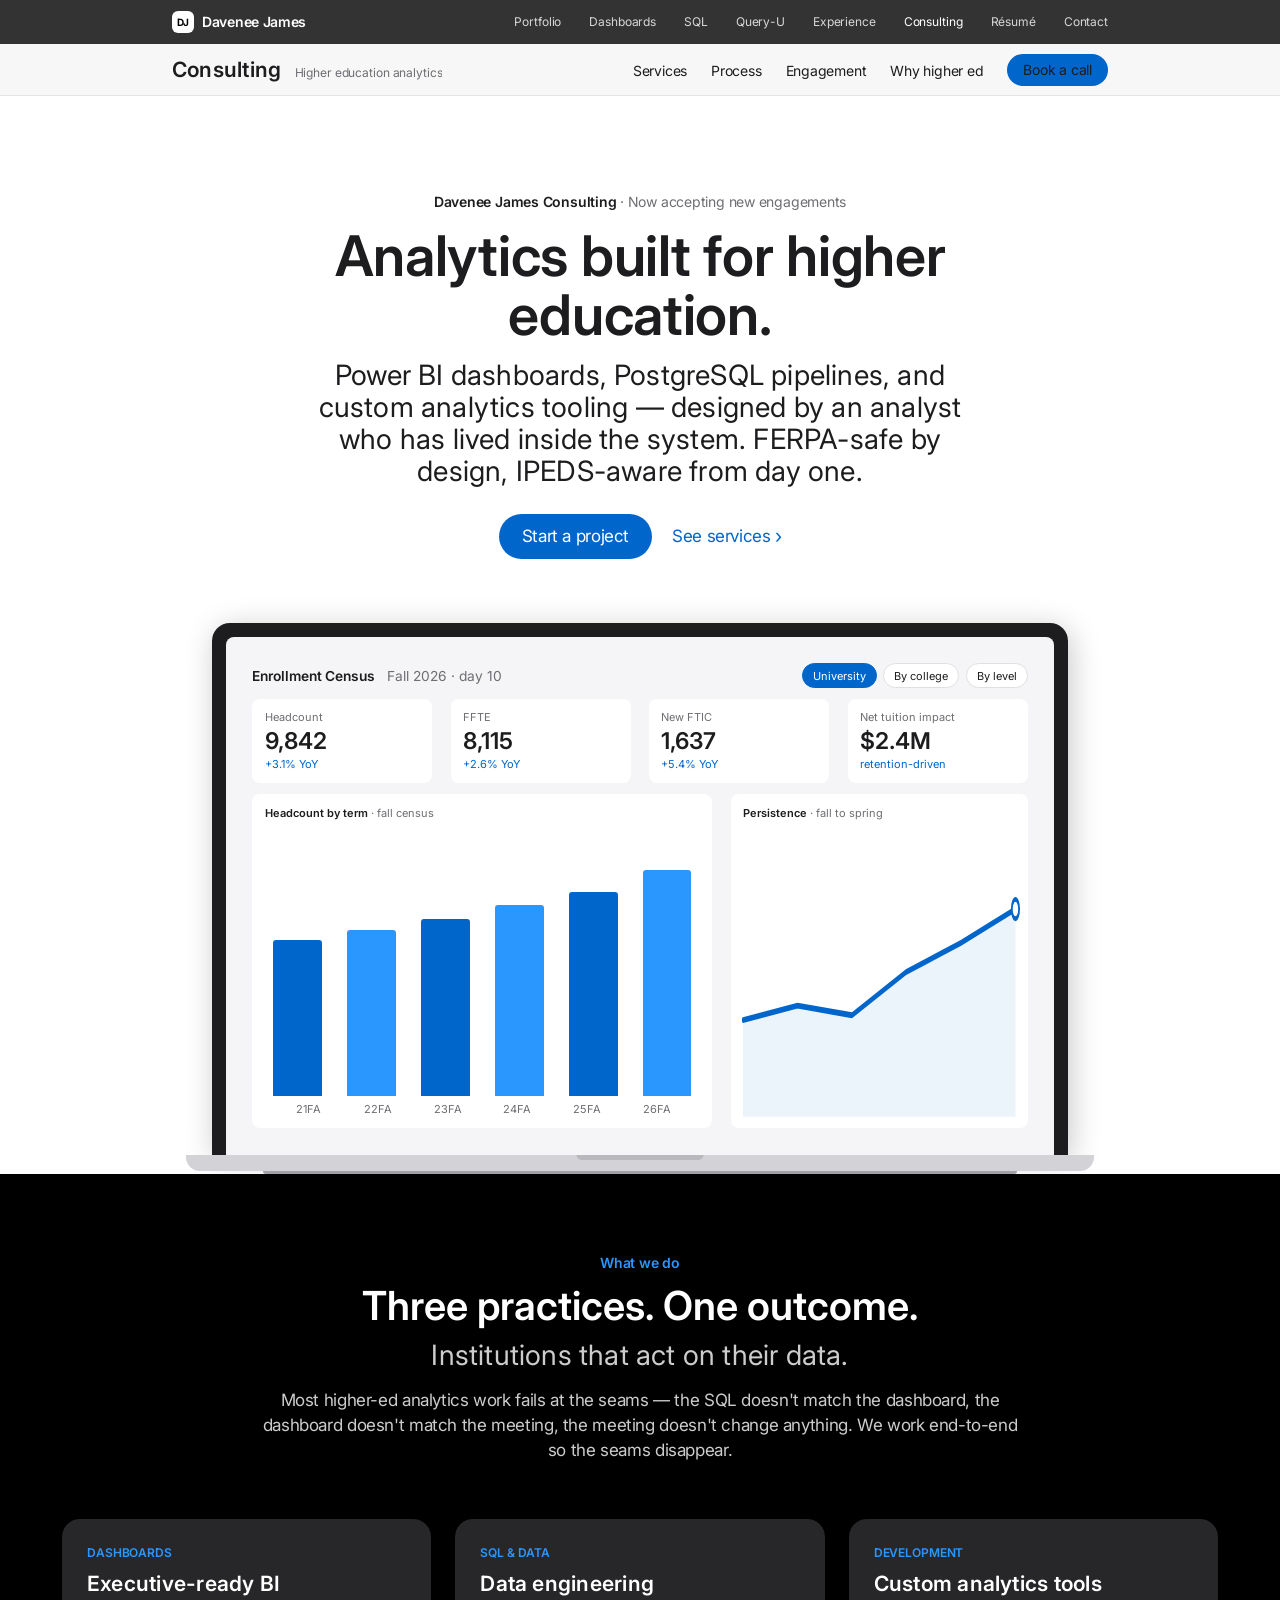
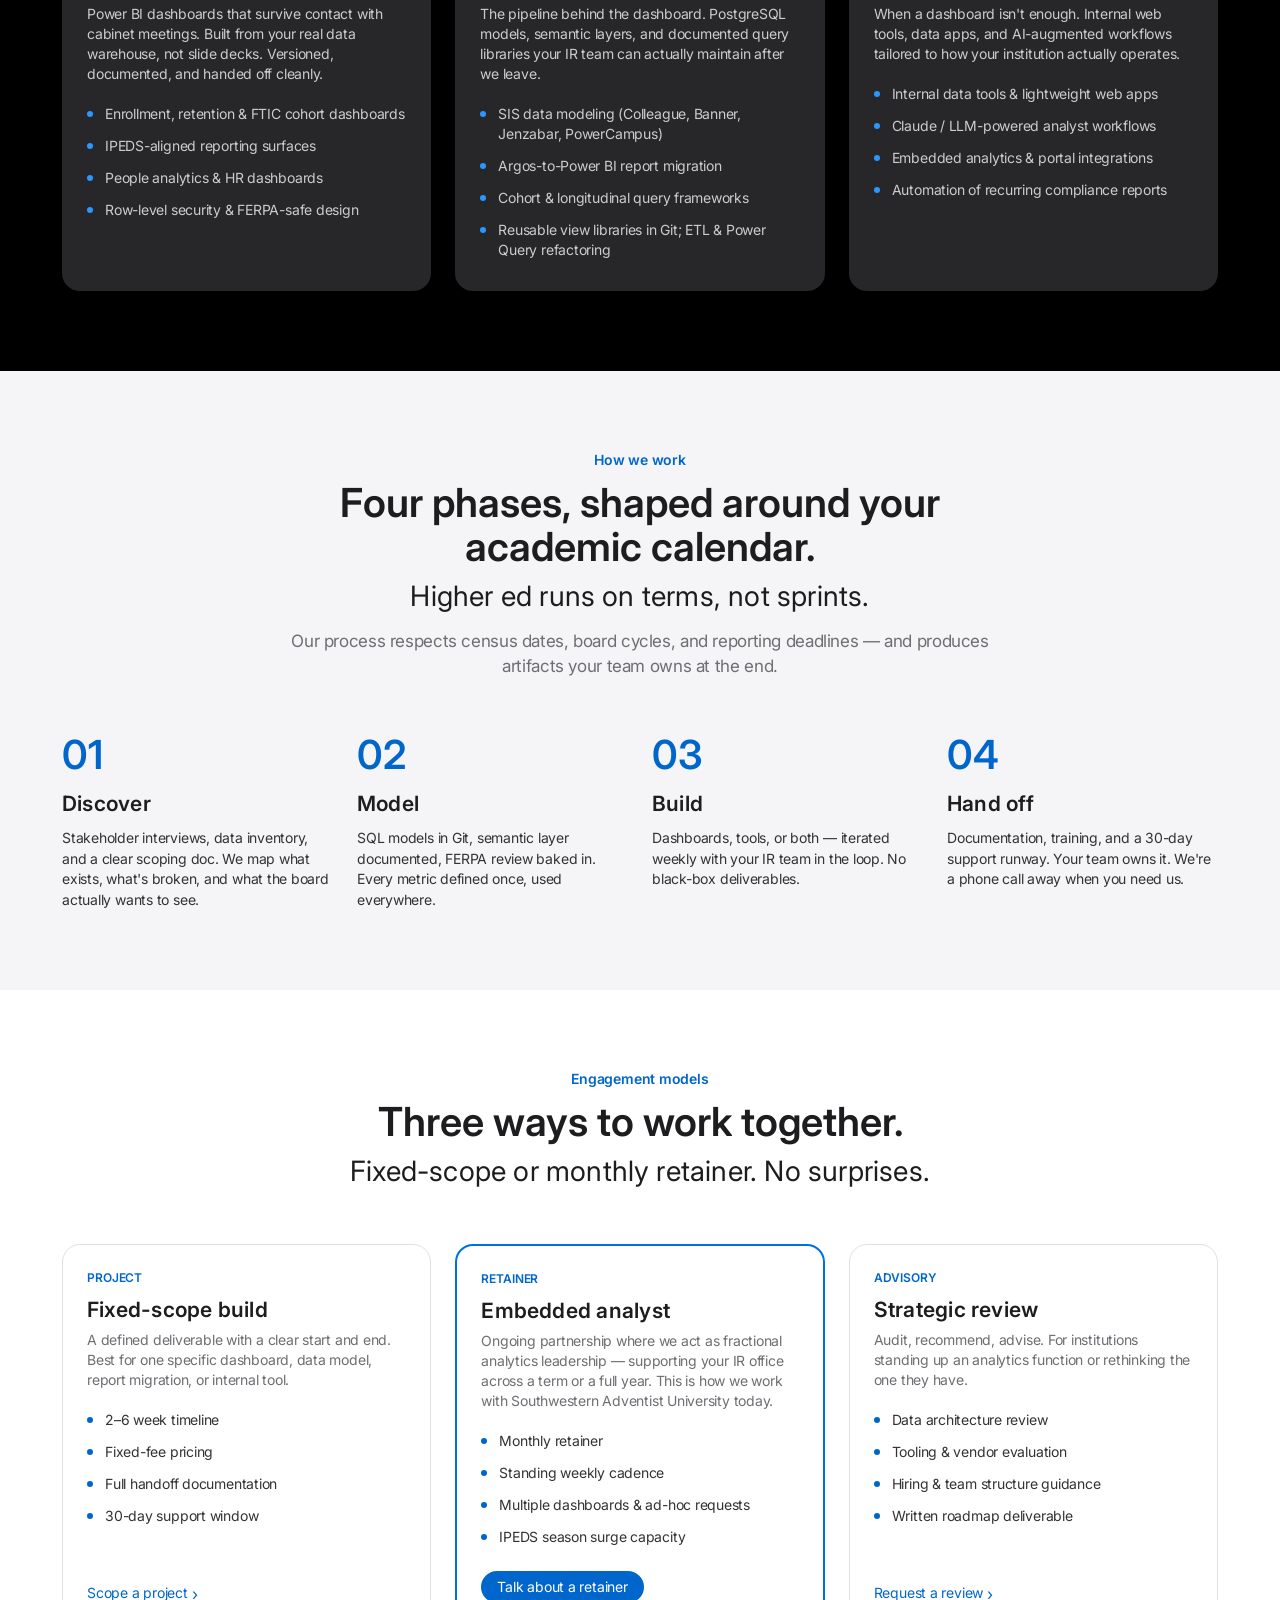
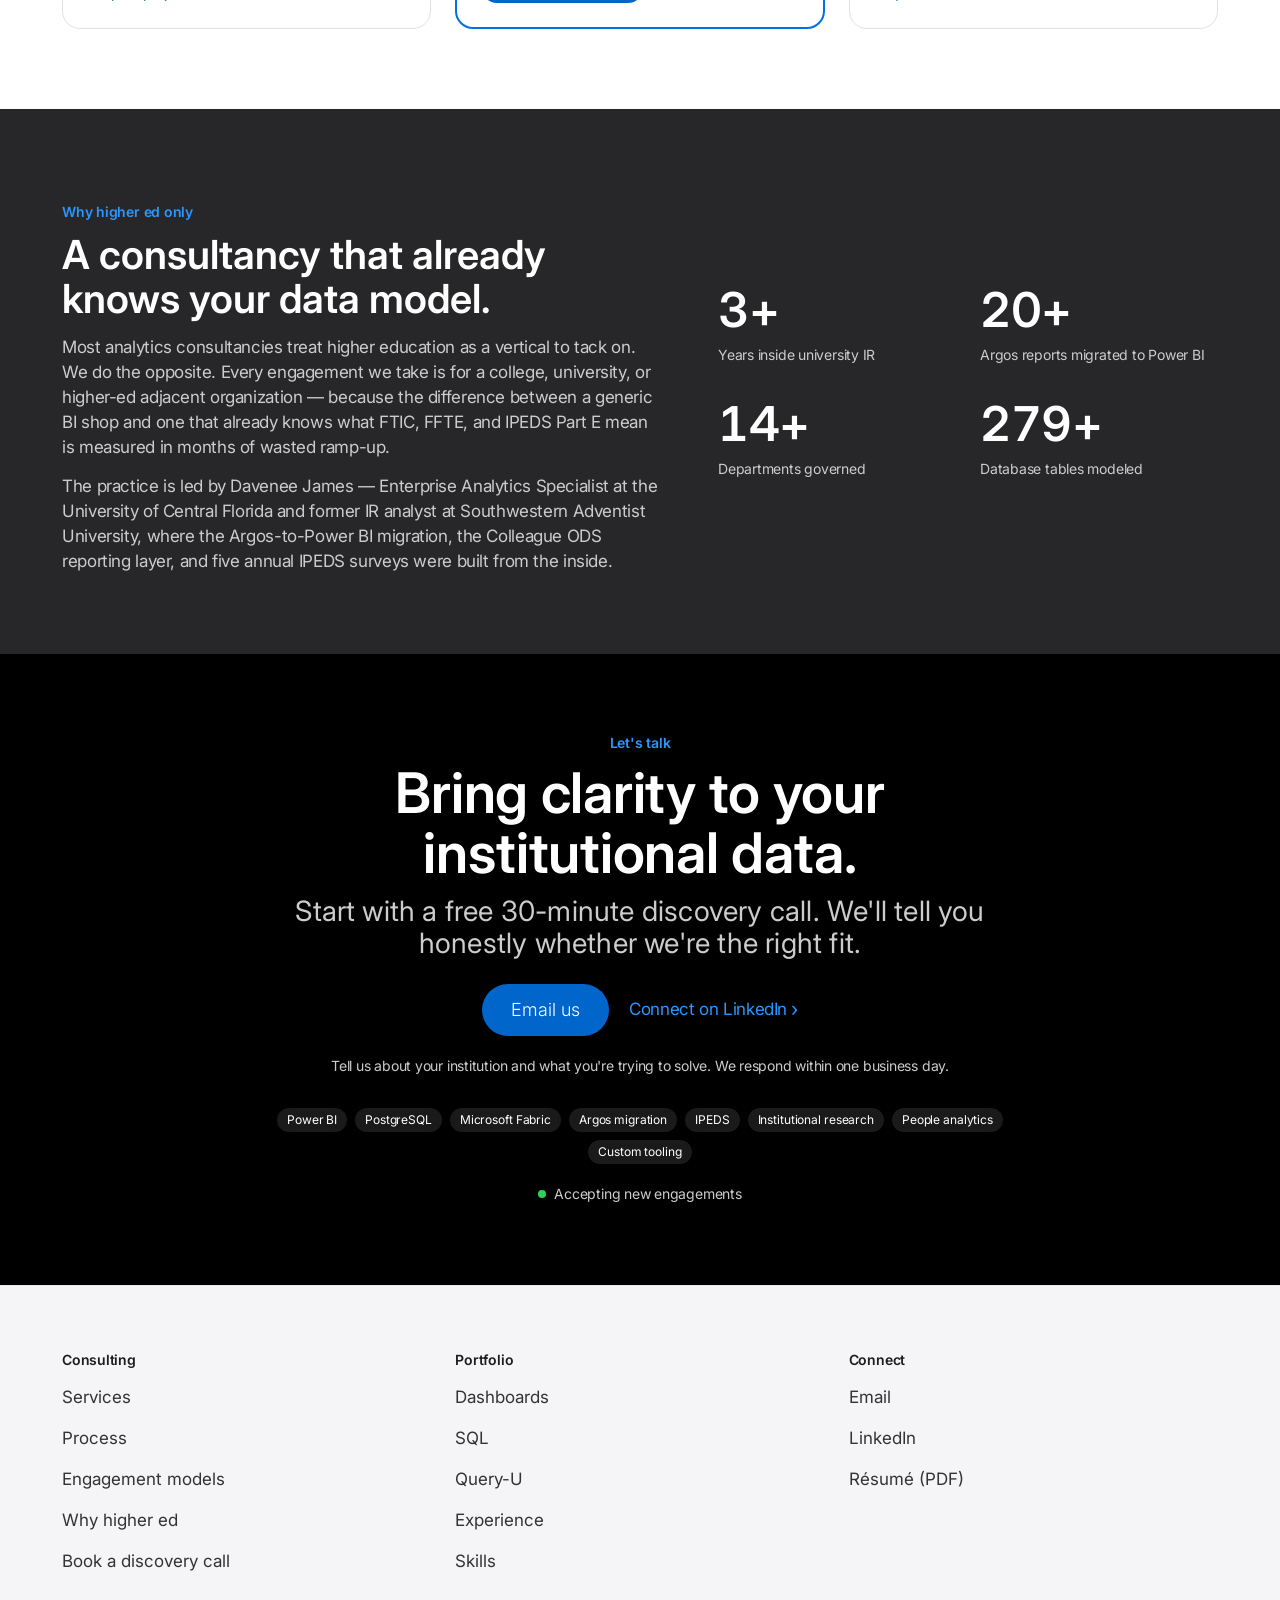
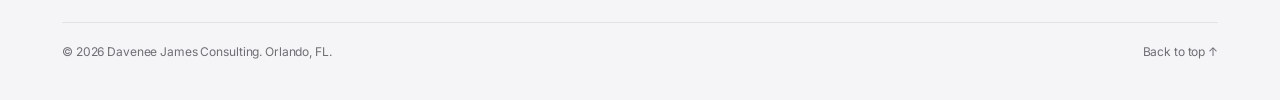
==== commit e3b9dd3b: "Optimize both pages for phones - Simplify the hero dashboard render below 640px: two KPI tiles, one " ====
--- a/consulting/index.html
+++ b/consulting/index.html
@@ -2,7 +2,7 @@
 <html lang="en">
 <head>
   <meta charset="utf-8" />
-  <meta name="viewport" content="width=device-width, initial-scale=1" />
+  <meta name="viewport" content="width=device-width, initial-scale=1, viewport-fit=cover" />
   <title>Davenee James Consulting | Higher Education Analytics, Dashboards &amp; Development</title>
   <meta name="description" content="Analytics consulting for colleges and universities — Power BI dashboards, PostgreSQL data engineering, Argos-to-Power BI migration, and custom analytics tooling. Led by Davenee James." />
   <meta property="og:title" content="Davenee James Consulting | Higher Education Analytics" />
--- a/assets/site.css
+++ b/assets/site.css
@@ -73,8 +73,8 @@
 }
 
 img { max-width: 100%; display: block; }
-a { color: var(--primary); text-decoration: none; }
-button { font: inherit; color: inherit; background: none; border: 0; cursor: pointer; }
+a { color: var(--primary); text-decoration: none; -webkit-tap-highlight-color: transparent; }
+button { font: inherit; color: inherit; background: none; border: 0; cursor: pointer; -webkit-tap-highlight-color: transparent; }
 ::selection { background: rgba(0, 102, 204, 0.2); }
 
 .sr-only {
@@ -127,7 +127,7 @@
 /* ------------------------------------------------------------
    Layout primitives
    ------------------------------------------------------------ */
-.wrap { max-width: 980px; margin: 0 auto; padding: 0 var(--gutter); }
+.wrap { max-width: 980px; margin: 0 auto; padding: 0 var(--gutter); padding-left: max(var(--gutter), env(safe-area-inset-left)); padding-right: max(var(--gutter), env(safe-area-inset-right)); }
 .wrap--grid { max-width: 1200px; }
 .wrap--wide { max-width: 1440px; }
 
@@ -145,6 +145,10 @@
 
 .cta-row { display: flex; flex-wrap: wrap; gap: 12px 20px; align-items: center; justify-content: center; }
 .cta-row--left { justify-content: flex-start; }
+@media (max-width: 480px) {
+  .cta-row { flex-direction: column; gap: 14px; }
+  .cta-row .btn { width: 100%; max-width: 320px; }
+}
 
 @media (max-width: 735px) {
   .tile { padding: 48px 0; }
@@ -184,6 +188,7 @@
 .link:hover::after { transform: translateX(3px); }
 .link:hover { text-decoration: underline; }
 .link--sm { font-size: 14px; letter-spacing: -0.224px; }
+.card__actions .link, .footer li a { padding: 6px 0; margin: -6px 0; }
 .tile--dark .link, .tile--tile1 .link { color: var(--primary-on-dark); }
 
 /* Pill chips (configurator grammar) */
@@ -231,6 +236,7 @@
 }
 .gnav__inner {
   max-width: 980px; margin: 0 auto; padding: 0 var(--gutter);
+  padding-left: max(var(--gutter), env(safe-area-inset-left)); padding-right: max(var(--gutter), env(safe-area-inset-right));
   height: var(--nav-h); display: flex; align-items: center; justify-content: space-between; gap: 20px;
 }
 .gnav__logo {
@@ -266,7 +272,8 @@
 .gnav__menu {
   position: fixed; inset: var(--nav-h) 0 0 0; z-index: 190;
   background: rgba(0, 0, 0, 0.94);
-  padding: 32px var(--gutter);
+  padding: 24px var(--gutter) max(32px, env(safe-area-inset-bottom));
+  overflow-y: auto; -webkit-overflow-scrolling: touch;
   opacity: 0; visibility: hidden; transition: opacity 0.35s var(--ease-out), visibility 0.35s;
 }
 .gnav__menu ul { list-style: none; display: flex; flex-direction: column; }
@@ -299,15 +306,19 @@
 }
 .snav__inner {
   max-width: 980px; margin: 0 auto; padding: 0 var(--gutter);
+  padding-left: max(var(--gutter), env(safe-area-inset-left)); padding-right: max(var(--gutter), env(safe-area-inset-right));
   height: var(--subnav-h); display: flex; align-items: center; justify-content: space-between; gap: 20px;
 }
-.snav__title { font-family: var(--font-display); font-size: 21px; font-weight: 600; letter-spacing: 0.231px; color: var(--ink); }
+.snav__title { font-family: var(--font-display); font-size: 21px; font-weight: 600; letter-spacing: 0.231px; color: var(--ink); white-space: nowrap; min-width: 0; overflow: hidden; text-overflow: ellipsis; }
 .snav__title small { font-weight: 400; color: var(--ink-muted); font-size: 12px; margin-left: 8px; letter-spacing: -0.12px; }
 .snav__links { display: flex; align-items: center; gap: 24px; list-style: none; }
 .snav__links a { color: var(--ink); font-size: 14px; letter-spacing: -0.224px; transition: color 0.2s; }
 .snav__links a:hover { color: var(--primary); }
 @media (max-width: 833px) {
+  :root { --subnav-h: 48px; }
   .snav__links li:not(.snav__cta) { display: none; }
+  .snav__title small { display: none; }
+  .snav__title { font-size: 19px; }
 }
 
 /* ------------------------------------------------------------
@@ -358,8 +369,11 @@
 .hero--consulting .hero__render { max-width: 900px; }
 
 @media (max-width: 735px) {
-  .hero { padding-top: 56px; }
-  .hero__render { margin-top: 40px; }
+  .hero { padding-top: 48px; }
+  .hero__avatar { width: 64px; height: 64px; margin-bottom: 16px; }
+  .hero__eyebrow { font-size: 13px; }
+  .hero__render { margin-top: 36px; padding: 0 var(--gutter); }
+  .hero__lead { margin-top: 12px; }
 }
 
 /* ------------------------------------------------------------
@@ -430,13 +444,30 @@
 .in .line .area, .dash.in .line .area { opacity: 1; }
 .in .line circle, .dash.in .line circle { opacity: 1; }
 
+@media (max-width: 640px) {
+  .device__lid { padding: 8px 8px 0; border-radius: 12px 12px 0 0; }
+  .device__screen { aspect-ratio: 3 / 2; border-radius: 6px 6px 0 0; }
+  .device__base { height: 12px; }
+  .dash { --fs: 9.5px; padding: 4% 4%; gap: 3.5%; }
+  .dash__pills span:not(:first-child) { display: none; }
+  .dash__title span { display: block; margin: 0.15em 0 0; font-size: 0.9em; }
+  .dash__kpis { grid-template-columns: repeat(2, 1fr); gap: 3.5%; }
+  .kpi:nth-child(n + 3) { display: none; }
+  .kpi { padding: 0.7em 0.9em; }
+  .dash__charts { grid-template-columns: 1fr; }
+  .dash__charts .chart:nth-child(2) { display: none; }
+}
+@media (max-width: 360px) {
+  .dash { --fs: 8.5px; }
+}
+
 /* ------------------------------------------------------------
    Stats tile
    ------------------------------------------------------------ */
 .stats { display: grid; grid-template-columns: repeat(4, 1fr); gap: 32px 24px; text-align: center; }
 .stat__v { font-family: var(--font-display); font-size: 64px; font-weight: 600; line-height: 1.07; letter-spacing: -0.28px; font-variant-numeric: tabular-nums; }
 .stat__l { margin-top: 10px; font-size: 14px; letter-spacing: -0.224px; color: var(--on-dark-muted); }
-@media (max-width: 833px) { .stats { grid-template-columns: repeat(2, 1fr); } .stat__v { font-size: 48px; } }
+@media (max-width: 833px) { .stats { grid-template-columns: repeat(2, 1fr); gap: 28px 16px; } .stat__v { font-size: 44px; } }
 
 .ticker {
   margin-top: 72px; overflow: hidden; white-space: nowrap;
@@ -444,6 +475,7 @@
   mask-image: linear-gradient(90deg, transparent, #000 12%, #000 88%, transparent);
 }
 .ticker__track { display: inline-flex; gap: 56px; padding-right: 56px; animation: ticker 46s linear infinite; }
+@media (max-width: 640px) { .ticker { margin-top: 48px; } }
 .ticker__track span { font-size: 14px; letter-spacing: -0.224px; color: rgba(255, 255, 255, 0.55); }
 .ticker__track span::before { content: "·"; margin-right: 56px; color: rgba(255, 255, 255, 0.25); }
 @keyframes ticker { from { transform: translateX(0); } to { transform: translateX(-50%); } }
@@ -481,7 +513,7 @@
 .controls { display: flex; flex-wrap: wrap; gap: 12px; align-items: center; justify-content: center; margin-bottom: 40px; }
 .search {
   display: flex; align-items: center; gap: 10px; height: 44px; padding: 0 20px;
-  background: #fff; border: 1px solid rgba(0, 0, 0, 0.08); border-radius: 980px; min-width: 280px;
+  background: #fff; border: 1px solid rgba(0, 0, 0, 0.08); border-radius: 980px; flex: 1 1 280px; max-width: 420px; min-width: 0;
   transition: border-color 0.2s;
 }
 .search:focus-within { border-color: var(--primary-focus); outline: 1px solid var(--primary-focus); }
@@ -490,7 +522,8 @@
 .search input::placeholder { color: var(--ink-muted); }
 .chips { display: flex; flex-wrap: wrap; gap: 8px; justify-content: center; }
 
-.dash-grid { display: grid; grid-template-columns: repeat(auto-fill, minmax(300px, 1fr)); gap: 24px; }
+.dash-grid { display: grid; grid-template-columns: repeat(auto-fill, minmax(min(300px, 100%), 1fr)); gap: 24px; }
+@media (max-width: 640px) { .dash-grid { gap: 16px; } .card { padding: 20px; } .controls { margin-bottom: 28px; } }
 .dash-card { opacity: 0; transform: translateY(24px); transition: opacity 0.7s var(--ease-out), transform 0.7s var(--ease-out); }
 .dash-card.in { opacity: 1; transform: none; }
 .dash-card__img { border-radius: 8px; overflow: hidden; aspect-ratio: 16 / 10; background: var(--parchment); margin-bottom: 18px; }
@@ -534,6 +567,13 @@
 .mini-stat__l { font-size: 12px; letter-spacing: -0.12px; color: var(--on-dark-muted); margin-top: 4px; }
 .tags { display: flex; flex-wrap: wrap; gap: 8px; margin-top: 24px; }
 @media (max-width: 1023px) { .showcase { grid-template-columns: 1fr; gap: 36px; } }
+@media (max-width: 640px) {
+  .modal { padding: 12px; align-items: flex-end; }
+  .modal__panel { max-height: 88vh; border-radius: 18px; transform: translateY(24px); }
+  .modal__head { padding: 18px 18px 0; }
+  .modal__body { padding: 14px 18px 18px; }
+  .mini-stats { gap: 24px; }
+}
 
 .panel { display: none; }
 .panel.active { display: block; animation: panelIn 0.6s var(--ease-out); }
@@ -551,9 +591,15 @@
 }
 .code__dots { display: inline-flex; gap: 6px; margin-right: 10px; }
 .code__dots i { width: 10px; height: 10px; border-radius: 50%; background: rgba(255, 255, 255, 0.18); }
-.code__title { display: inline-flex; align-items: center; color: #fff; }
+.code__title { display: inline-flex; align-items: center; color: #fff; min-width: 0; overflow: hidden; white-space: nowrap; text-overflow: ellipsis; }
+.code__title .code__dots { flex: none; }
 .code__lang { padding: 2px 10px; border-radius: 980px; background: rgba(255, 255, 255, 0.1); }
-.code pre { padding: 18px 20px; overflow-x: auto; margin: 0; max-height: 560px; overflow-y: auto; }
+.code pre { padding: 18px 20px; overflow-x: auto; margin: 0; max-height: 560px; overflow-y: auto; -webkit-overflow-scrolling: touch; overscroll-behavior: contain; }
+@media (max-width: 640px) {
+  .code { font-size: 12px; border-radius: 10px; }
+  .code pre { padding: 14px 16px; max-height: 380px; }
+  .code__head { padding: 10px 12px; }
+}
 .code .ln { display: block; white-space: pre; }
 .js .code[data-type] .ln { opacity: 0; transform: translateX(-6px); transition: opacity 0.35s var(--ease-out), transform 0.35s var(--ease-out); }
 .js .code[data-type].in .ln { opacity: 1; transform: none; transition-delay: calc(var(--i, 0) * 28ms); }
@@ -636,6 +682,13 @@
   .story__stage { position: static; }
   .stage { aspect-ratio: 16 / 9; }
   .step { padding: 28px 0; opacity: 1; }
+  .step h3 { font-size: 24px; }
+}
+@media (max-width: 640px) {
+  .stage { display: none; }
+  .story { gap: 16px; }
+  .step { padding: 24px 0; }
+  .step h3 { font-size: 21px; }
 }
 
 /* ------------------------------------------------------------
@@ -646,7 +699,11 @@
 .product__stats { display: flex; justify-content: center; gap: 56px; margin-top: 40px; }
 .product__stats .stat__v { font-size: 40px; }
 .product__stats .stat__l { margin-top: 4px; }
-@media (max-width: 640px) { .product__stats { gap: 28px; } .product__stats .stat__v { font-size: 32px; } }
+@media (max-width: 640px) {
+  .product__stats { gap: 28px; margin-top: 32px; }
+  .product__stats .stat__v { font-size: 32px; }
+  .product .t-body { text-align: left; }
+}
 
 /* ------------------------------------------------------------
    Experience
@@ -671,6 +728,7 @@
   background: rgba(255, 255, 255, 0.06); border-radius: 18px; padding: 22px 24px; color: var(--on-dark-muted);
 }
 .pull strong { color: #fff; }
+@media (max-width: 640px) { .pull { padding: 18px 20px; margin-top: 24px; } .workflow { gap: 32px; margin-bottom: 32px; } }
 
 /* ------------------------------------------------------------
    Skills
@@ -688,6 +746,11 @@
 .specialties .card h4 { font-size: 17px; font-family: var(--font-text); letter-spacing: -0.374px; }
 .specialties .card p { margin-top: 6px; font-size: 13px; }
 @media (max-width: 1023px) { .skills { grid-template-columns: 1fr; } }
+@media (max-width: 640px) {
+  .skills { gap: 40px; }
+  .skill__meta { flex-wrap: wrap; gap: 2px 12px; }
+  .specialties { gap: 12px; }
+}
 @media (max-width: 480px) { .specialties { grid-template-columns: 1fr; } }
 
 /* ------------------------------------------------------------
@@ -697,6 +760,7 @@
 .availability i { width: 8px; height: 8px; border-radius: 50%; background: #30d158; animation: pulse 2s infinite; }
 @keyframes pulse { 0%, 100% { opacity: 1; transform: scale(1); } 50% { opacity: 0.45; transform: scale(0.85); } }
 .services { display: flex; flex-wrap: wrap; gap: 8px; justify-content: center; margin-top: 32px; }
+@media (max-width: 640px) { .services { margin-top: 24px; } }
 
 /* ------------------------------------------------------------
    Process steps (numbered)
@@ -708,7 +772,7 @@
 .tile--dark .process p, .tile--tile1 .process p { color: var(--on-dark-muted); }
 .tile--dark .process__num, .tile--tile1 .process__num { color: var(--primary-on-dark); }
 @media (max-width: 1023px) { .process { grid-template-columns: repeat(2, 1fr); } }
-@media (max-width: 640px) { .process { grid-template-columns: 1fr; } }
+@media (max-width: 640px) { .process { grid-template-columns: 1fr; gap: 28px; } .process__num { font-size: 32px; } }
 
 .card--featured { border: 2px solid var(--primary-focus); }
 .scope { font-size: 12px; font-weight: 600; letter-spacing: -0.12px; color: var(--primary); text-transform: uppercase; margin-bottom: 10px; }
@@ -731,7 +795,13 @@
 .footer li a:hover { color: var(--primary); }
 .footer__legal { margin-top: 40px; padding-top: 20px; border-top: 1px solid rgba(0, 0, 0, 0.08); display: flex; flex-wrap: wrap; justify-content: space-between; gap: 8px 24px; font-size: 12px; letter-spacing: -0.12px; color: var(--ink-muted); }
 .footer__legal a { color: var(--ink-muted); }
-@media (max-width: 640px) { .footer__cols { grid-template-columns: 1fr; gap: 12px; } }
+@media (max-width: 640px) {
+  .footer { padding: 40px 0 max(28px, env(safe-area-inset-bottom)); }
+  .footer__cols { grid-template-columns: 1fr 1fr; gap: 20px 16px; }
+  .footer__cols > div:last-child { grid-column: 1 / -1; }
+  .footer li a { line-height: 2; font-size: 15px; }
+  .footer__legal { margin-top: 28px; flex-direction: column; }
+}
 
 /* ------------------------------------------------------------
    Reduced motion
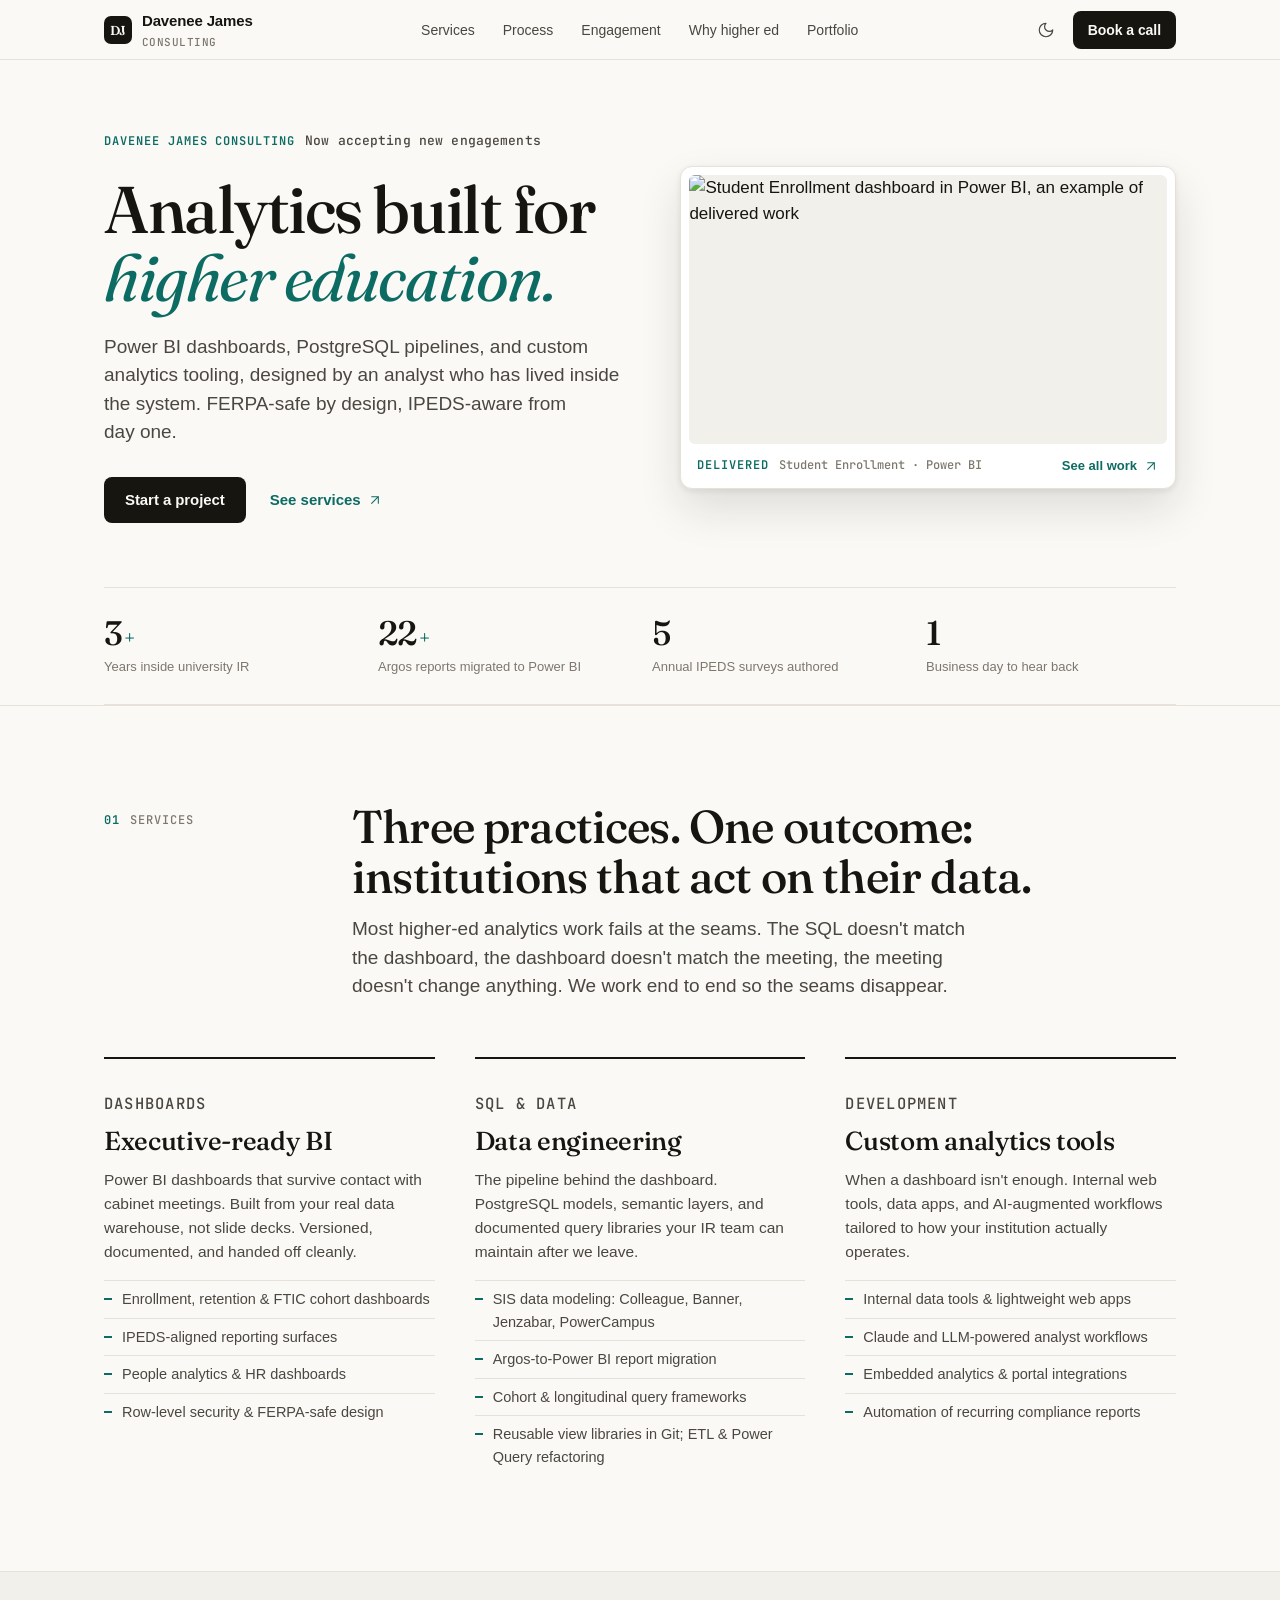
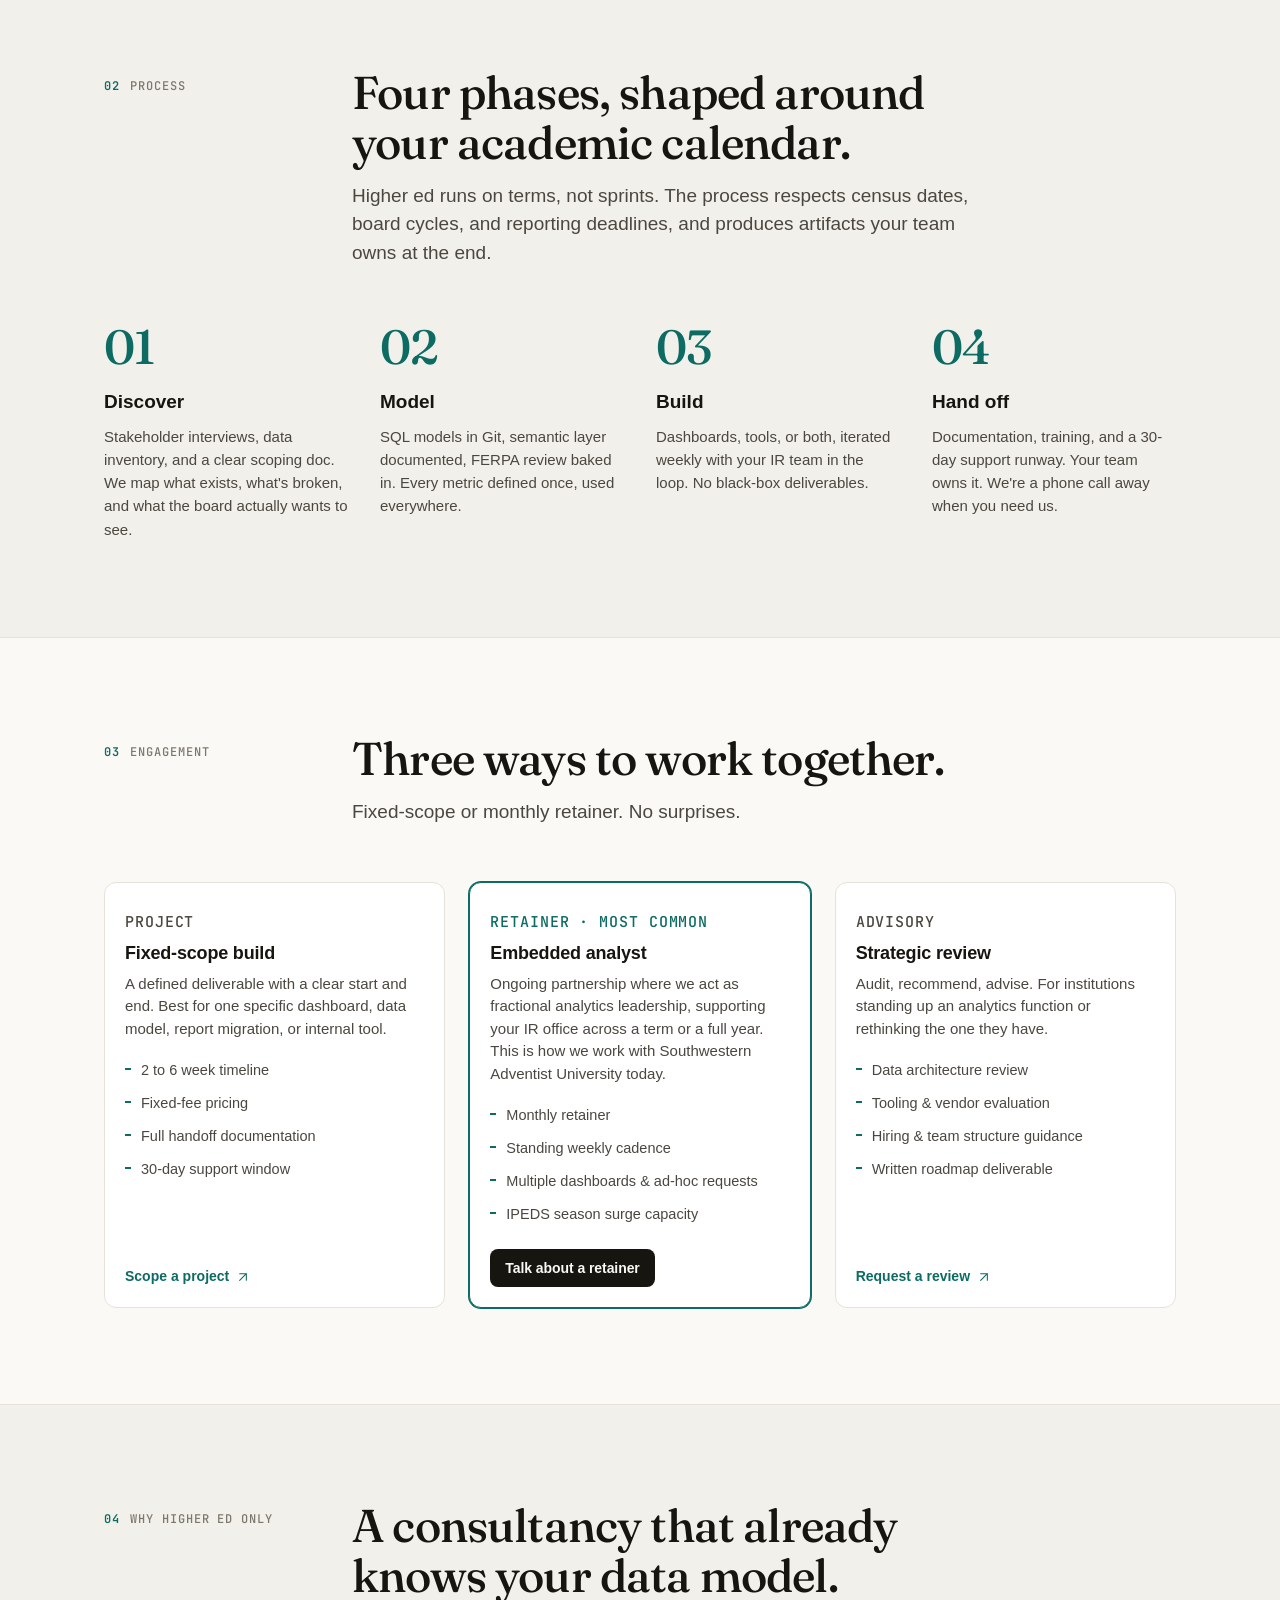
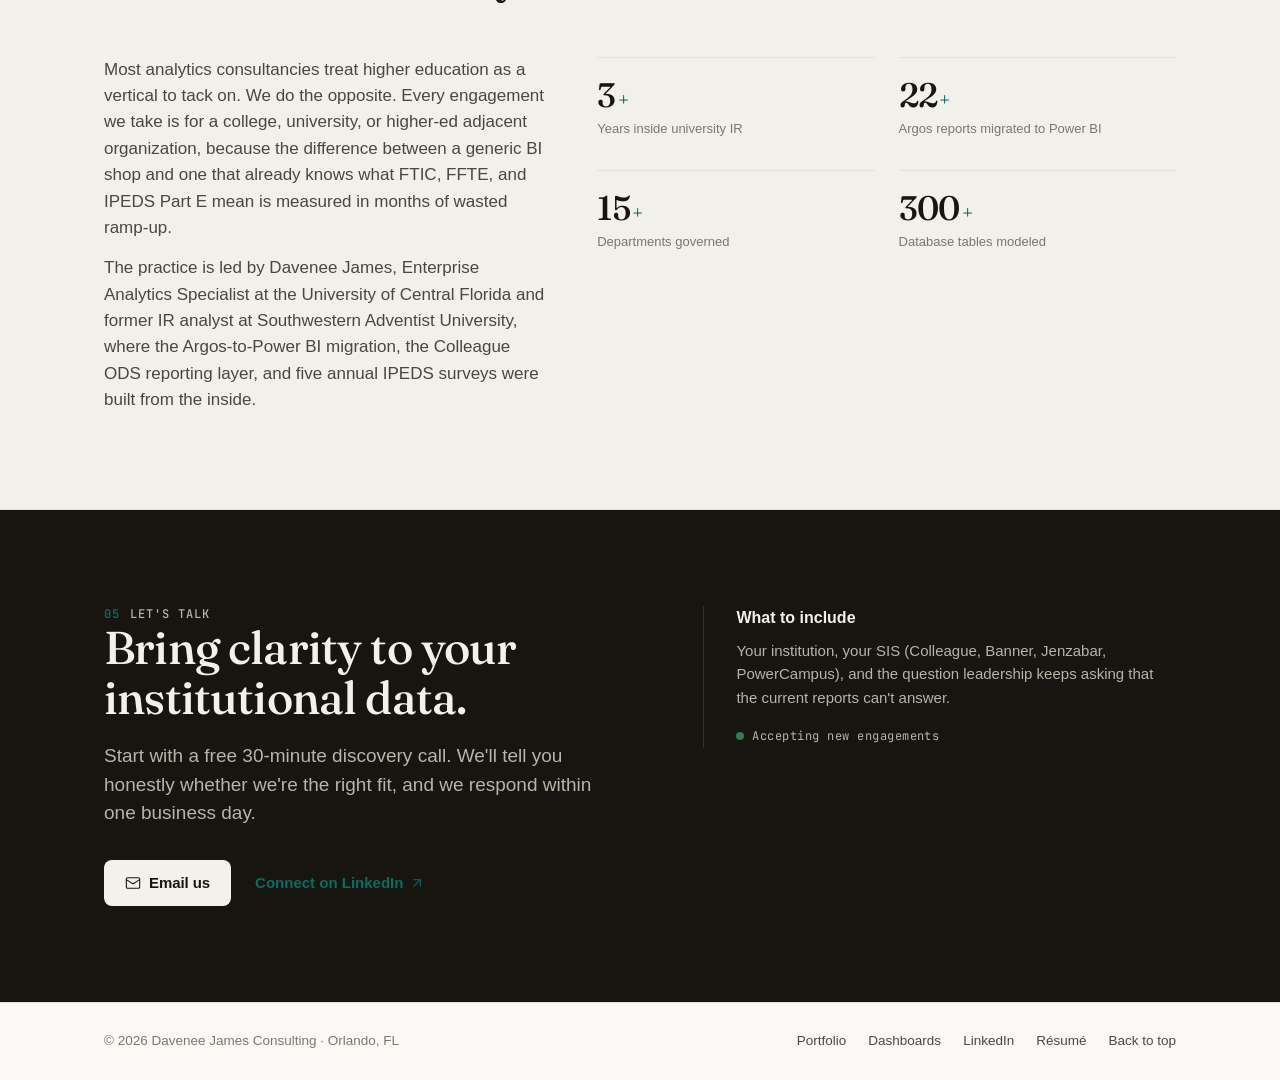
==== commit 5c7bb080: "Redesign portfolio and consulting pages with an editorial data-report look and light/dark mode - Rep" ====
--- a/consulting/index.html
+++ b/consulting/index.html
@@ -3,133 +3,126 @@
 <head>
   <meta charset="utf-8" />
   <meta name="viewport" content="width=device-width, initial-scale=1, viewport-fit=cover" />
-  <title>Davenee James Consulting | Higher Education Analytics, Dashboards &amp; Development</title>
-  <meta name="description" content="Analytics consulting for colleges and universities — Power BI dashboards, PostgreSQL data engineering, Argos-to-Power BI migration, and custom analytics tooling. Led by Davenee James." />
-  <meta property="og:title" content="Davenee James Consulting | Higher Education Analytics" />
+  <title>Davenee James Consulting — Higher Education Analytics</title>
+  <meta name="description" content="Analytics consulting for colleges and universities: Power BI dashboards, PostgreSQL data engineering, Argos-to-Power BI migration, and custom analytics tooling. Led by Davenee James." />
+  <meta name="color-scheme" content="light dark" />
+  <meta name="theme-color" media="(prefers-color-scheme: light)" content="#faf9f6" />
+  <meta name="theme-color" media="(prefers-color-scheme: dark)" content="#0f0e0c" />
+  <link rel="canonical" href="https://davenee12.github.io/davesportfolio/consulting/" />
+
+  <meta property="og:type" content="website" />
+  <meta property="og:url" content="https://davenee12.github.io/davesportfolio/consulting/" />
+  <meta property="og:title" content="Davenee James Consulting — Higher Education Analytics" />
   <meta property="og:description" content="Power BI, PostgreSQL, and IPEDS-aware analytics consulting for higher education." />
-  <meta property="og:type" content="website" />
-  <meta name="theme-color" content="#000000" />
-  <link rel="preconnect" href="https://fonts.googleapis.com">
-  <link rel="preconnect" href="https://fonts.gstatic.com" crossorigin>
-  <link href="https://fonts.googleapis.com/css2?family=Inter:wght@300;400;600;700&family=JetBrains+Mono:wght@400;500&display=swap" rel="stylesheet">
-  <link rel="stylesheet" href="../assets/site.css">
-  <script>document.documentElement.classList.add('js');</script>
+  <meta property="og:image" content="https://davenee12.github.io/davesportfolio/assets/og.png" />
+  <meta property="og:image:width" content="1200" />
+  <meta property="og:image:height" content="630" />
+  <meta name="twitter:card" content="summary_large_image" />
+  <meta name="twitter:title" content="Davenee James Consulting — Higher Education Analytics" />
+  <meta name="twitter:description" content="Power BI, PostgreSQL, and IPEDS-aware analytics consulting for higher education." />
+  <meta name="twitter:image" content="https://davenee12.github.io/davesportfolio/assets/og.png" />
+
+  <link rel="icon" href="../assets/favicon.svg" type="image/svg+xml" />
+  <link rel="apple-touch-icon" href="../assets/apple-touch-icon.png" />
+  <link rel="preload" href="../assets/fonts/fraunces-latin.woff2" as="font" type="font/woff2" crossorigin />
+  <link rel="stylesheet" href="../assets/site.css" />
+  <script>(function(){try{var t=localStorage.getItem('theme');if(t==='dark'||t==='light'){document.documentElement.setAttribute('data-theme',t);}}catch(e){}document.documentElement.classList.add('js');})();</script>
 </head>
 <body>
 
-  <!-- ═══ Global nav ═══ -->
-  <header class="gnav">
-    <div class="gnav__inner">
-      <a href="../" class="gnav__logo" aria-label="Davenee James — portfolio"><span class="gnav__mark">DJ</span><span>Davenee James</span></a>
-      <ul class="gnav__links">
+  <svg xmlns="http://www.w3.org/2000/svg" style="display:none" aria-hidden="true">
+    <symbol id="i-sun" viewBox="0 0 24 24"><circle cx="12" cy="12" r="4"/><path d="M12 2v2M12 20v2M4.93 4.93l1.41 1.41M17.66 17.66l1.41 1.41M2 12h2M20 12h2M6.34 17.66l-1.41 1.41M19.07 4.93l-1.41 1.41"/></symbol>
+    <symbol id="i-moon" viewBox="0 0 24 24"><path d="M12 3a6 6 0 0 0 9 9 9 9 0 1 1-9-9Z"/></symbol>
+    <symbol id="i-arrow" viewBox="0 0 24 24"><path d="M7 17 17 7M7 7h10v10"/></symbol>
+    <symbol id="i-mail" viewBox="0 0 24 24"><rect width="20" height="16" x="2" y="4" rx="2"/><path d="m22 7-8.97 5.7a1.94 1.94 0 0 1-2.06 0L2 7"/></symbol>
+  </svg>
+
+  <!-- ═══ Navigation ═══ -->
+  <header class="nav">
+    <div class="nav__inner">
+      <a href="../" class="brand" aria-label="Davenee James, portfolio home"><span class="brand__mark">DJ</span><span>Davenee James <small>Consulting</small></span></a>
+      <ul class="nav__links">
+        <li><a href="#services">Services</a></li>
+        <li><a href="#process">Process</a></li>
+        <li><a href="#engagement">Engagement</a></li>
+        <li><a href="#why">Why higher ed</a></li>
         <li><a href="../">Portfolio</a></li>
-        <li><a href="../#dashboards">Dashboards</a></li>
-        <li><a href="../#sql">SQL</a></li>
-        <li><a href="../#queryu">Query-U</a></li>
-        <li><a href="../#experience">Experience</a></li>
-        <li><a href="./" aria-current="page">Consulting</a></li>
-        <li><a href="../Resume_Davenee_James.pdf" target="_blank" rel="noopener">Résumé</a></li>
-        <li><a href="#contact">Contact</a></li>
       </ul>
-      <button class="gnav__burger" aria-label="Open menu" aria-expanded="false" aria-controls="mobileMenu"><span></span><span></span></button>
+      <div class="nav__actions">
+        <button class="theme-btn" type="button" aria-label="Switch to dark mode" title="Dark mode">
+          <svg class="icon theme-btn__moon" aria-hidden="true"><use href="#i-moon"/></svg>
+          <svg class="icon theme-btn__sun" aria-hidden="true"><use href="#i-sun"/></svg>
+        </button>
+        <a class="btn btn--sm nav__cta" href="#contact">Book a call</a>
+        <button class="nav__burger" type="button" aria-label="Open menu" aria-expanded="false" aria-controls="menu"><span></span><span></span></button>
+      </div>
     </div>
   </header>
-  <nav class="gnav__menu" id="mobileMenu" aria-label="Mobile">
+  <nav class="menu" id="menu" aria-label="Mobile">
     <ul>
       <li><a href="#services">Services</a></li>
       <li><a href="#process">Process</a></li>
       <li><a href="#engagement">Engagement</a></li>
       <li><a href="#why">Why higher ed</a></li>
-      <li><a href="#contact">Book a call</a></li>
       <li><a href="../">Portfolio</a></li>
       <li><a href="../Resume_Davenee_James.pdf" target="_blank" rel="noopener">Résumé</a></li>
     </ul>
+    <div class="menu__foot">
+      <a class="btn" href="#contact">Book a discovery call</a>
+      <p class="label">Higher education only · Accepting new engagements</p>
+    </div>
   </nav>
 
-
-  <!-- ═══ Sub nav ═══ -->
-  <div class="snav">
-    <div class="snav__inner">
-      <a class="snav__title" href="#top">Consulting <small>Higher education analytics</small></a>
-      <ul class="snav__links">
-        <li><a href="#services">Services</a></li>
-        <li><a href="#process">Process</a></li>
-        <li><a href="#engagement">Engagement</a></li>
-        <li><a href="#why">Why higher ed</a></li>
-        <li class="snav__cta"><a class="btn btn--sm" href="#contact">Book a call</a></li>
-      </ul>
-    </div>
-  </div>
-
   <main id="top">
 
-    <!-- ═══ Hero (white) ═══ -->
-    <section class="hero hero--consulting tile--canvas">
-      <div class="wrap hero__text">
-        <p class="hero__eyebrow" data-reveal><strong>Davenee James Consulting</strong> · Now accepting new engagements</p>
-        <h1 class="t-hero split">Analytics built for higher education.</h1>
-        <p class="hero__lead t-lead" data-reveal style="--d:320ms">Power BI dashboards, PostgreSQL pipelines, and custom analytics tooling — designed by an analyst who has lived inside the system. FERPA-safe by design, IPEDS-aware from day one.</p>
-        <div class="hero__cta cta-row" data-reveal style="--d:440ms">
-          <a class="btn" href="#contact">Start a project</a>
-          <a class="link" href="#services">See services</a>
-        </div>
-      </div>
-
-      <div class="hero__render" data-reveal="scale" style="--d:520ms">
-        <div class="device" aria-hidden="true">
-          <div class="device__lid">
-            <div class="device__screen">
-              <div class="dash">
-                <div class="dash__bar">
-                  <div class="dash__title">Enrollment Census <span>Fall 2026 · day 10</span></div>
-                  <div class="dash__pills"><span class="dash__pill dash__pill--on">University</span><span class="dash__pill">By college</span><span class="dash__pill">By level</span></div>
-                </div>
-                <div class="dash__kpis">
-                  <div class="kpi"><div class="kpi__l">Headcount</div><div class="kpi__v"><span data-count="9842">0</span></div><div class="kpi__d">+3.1% YoY</div></div>
-                  <div class="kpi"><div class="kpi__l">FFTE</div><div class="kpi__v"><span data-count="8115">0</span></div><div class="kpi__d">+2.6% YoY</div></div>
-                  <div class="kpi"><div class="kpi__l">New FTIC</div><div class="kpi__v"><span data-count="1637">0</span></div><div class="kpi__d">+5.4% YoY</div></div>
-                  <div class="kpi"><div class="kpi__l">Net tuition impact</div><div class="kpi__v"><span data-count="2.4" data-prefix="$" data-suffix="M">$0M</span></div><div class="kpi__d">retention-driven</div></div>
-                </div>
-                <div class="dash__charts">
-                  <div class="chart">
-                    <div class="chart__t"><b>Headcount by term</b> · fall census</div>
-                    <div class="bars">
-                      <i style="--h:58%;--i:0"></i><i style="--h:62%;--i:1"></i><i style="--h:66%;--i:2"></i><i style="--h:71%;--i:3"></i><i style="--h:76%;--i:4"></i><i style="--h:84%;--i:5"></i>
-                    </div>
-                    <div class="bars-x"><span>21FA</span><span>22FA</span><span>23FA</span><span>24FA</span><span>25FA</span><span>26FA</span></div>
-                  </div>
-                  <div class="chart">
-                    <div class="chart__t"><b>Persistence</b> · fall to spring</div>
-                    <div class="line">
-                      <svg viewBox="0 0 300 120" preserveAspectRatio="none">
-                        <path class="area" d="M0,80 L60,74 L120,78 L180,60 L240,48 L300,34 L300,120 L0,120 Z"/>
-                        <path d="M0,80 L60,74 L120,78 L180,60 L240,48 L300,34"/>
-                        <circle cx="300" cy="34" r="4"/>
-                      </svg>
-                    </div>
-                  </div>
-                </div>
-              </div>
-            </div>
-          </div>
-          <div class="device__base"></div>
-          <div class="device__foot"></div>
-        </div>
-      </div>
-    </section>
-
-    <!-- ═══ Services (black) ═══ -->
-    <section class="tile tile--dark" id="services">
-      <div class="wrap wrap--grid">
-        <div class="tile-head">
-          <p class="eyebrow" data-reveal>What we do</p>
-          <h2 class="t-display split">Three practices. One outcome.</h2>
-          <p class="t-lead muted" data-reveal style="--d:200ms">Institutions that act on their data.</p>
-          <p class="t-body muted" data-reveal style="--d:300ms;margin-top:16px">Most higher-ed analytics work fails at the seams — the SQL doesn't match the dashboard, the dashboard doesn't match the meeting, the meeting doesn't change anything. We work end-to-end so the seams disappear.</p>
-        </div>
-        <div class="grid grid--3" data-stagger>
-          <article class="card card--surface">
-            <span class="scope">Dashboards</span>
+    <!-- ═══ Hero ═══ -->
+    <section class="hero" id="home">
+      <div class="wrap">
+        <div class="hero__grid">
+          <div>
+            <div class="hero__kicker reveal">
+              <p class="label"><b>Davenee James Consulting</b>Now accepting new engagements</p>
+            </div>
+            <h1 class="h-hero reveal" style="--d:60ms">Analytics built for <em>higher education.</em></h1>
+            <p class="hero__lead lead reveal" style="--d:120ms">Power BI dashboards, PostgreSQL pipelines, and custom analytics tooling, designed by an analyst who has lived inside the system. FERPA-safe by design, IPEDS-aware from day one.</p>
+            <div class="hero__cta cta-row reveal" style="--d:180ms">
+              <a class="btn" href="#contact">Start a project</a>
+              <a class="link" href="#services">See services <svg class="icon" aria-hidden="true"><use href="#i-arrow"/></svg></a>
+            </div>
+          </div>
+          <div class="frame reveal" style="--d:240ms">
+            <div class="frame__screen">
+              <img src="https://i.imgur.com/At6JQGz.jpeg" alt="Student Enrollment dashboard in Power BI, an example of delivered work" width="1280" height="720" fetchpriority="high">
+            </div>
+            <div class="frame__cap">
+              <p class="label"><b>Delivered</b>Student Enrollment · Power BI</p>
+              <a class="link" href="../#work">See all work <svg class="icon" aria-hidden="true"><use href="#i-arrow"/></svg></a>
+            </div>
+          </div>
+        </div>
+
+        <dl class="stats reveal" style="--d:300ms">
+          <div class="stat"><dt class="stat__v">3<small>+</small></dt><dd class="stat__l">Years inside university IR</dd></div>
+          <div class="stat"><dt class="stat__v">22<small>+</small></dt><dd class="stat__l">Argos reports migrated to Power BI</dd></div>
+          <div class="stat"><dt class="stat__v">5</dt><dd class="stat__l">Annual IPEDS surveys authored</dd></div>
+          <div class="stat"><dt class="stat__v">1</dt><dd class="stat__l">Business day to hear back</dd></div>
+        </dl>
+      </div>
+    </section>
+
+    <!-- ═══ 01 · Services ═══ -->
+    <section class="section section--ruled" id="services">
+      <div class="wrap">
+        <div class="section__head">
+          <p class="label reveal"><b>01</b>Services</p>
+          <div>
+            <h2 class="h-display reveal">Three practices. One outcome: institutions that act on their data.</h2>
+            <p class="lead reveal" style="--d:60ms">Most higher-ed analytics work fails at the seams. The SQL doesn't match the dashboard, the dashboard doesn't match the meeting, the meeting doesn't change anything. We work end to end so the seams disappear.</p>
+          </div>
+        </div>
+        <div class="services">
+          <article class="service reveal">
+            <p class="label">Dashboards</p>
             <h3>Executive-ready BI</h3>
             <p>Power BI dashboards that survive contact with cabinet meetings. Built from your real data warehouse, not slide decks. Versioned, documented, and handed off cleanly.</p>
             <ul>
@@ -139,24 +132,24 @@
               <li>Row-level security &amp; FERPA-safe design</li>
             </ul>
           </article>
-          <article class="card card--surface">
-            <span class="scope">SQL &amp; data</span>
+          <article class="service reveal" style="--d:60ms">
+            <p class="label">SQL &amp; data</p>
             <h3>Data engineering</h3>
-            <p>The pipeline behind the dashboard. PostgreSQL models, semantic layers, and documented query libraries your IR team can actually maintain after we leave.</p>
+            <p>The pipeline behind the dashboard. PostgreSQL models, semantic layers, and documented query libraries your IR team can maintain after we leave.</p>
             <ul>
-              <li>SIS data modeling (Colleague, Banner, Jenzabar, PowerCampus)</li>
+              <li>SIS data modeling: Colleague, Banner, Jenzabar, PowerCampus</li>
               <li>Argos-to-Power BI report migration</li>
               <li>Cohort &amp; longitudinal query frameworks</li>
               <li>Reusable view libraries in Git; ETL &amp; Power Query refactoring</li>
             </ul>
           </article>
-          <article class="card card--surface">
-            <span class="scope">Development</span>
+          <article class="service reveal" style="--d:120ms">
+            <p class="label">Development</p>
             <h3>Custom analytics tools</h3>
             <p>When a dashboard isn't enough. Internal web tools, data apps, and AI-augmented workflows tailored to how your institution actually operates.</p>
             <ul>
               <li>Internal data tools &amp; lightweight web apps</li>
-              <li>Claude / LLM-powered analyst workflows</li>
+              <li>Claude and LLM-powered analyst workflows</li>
               <li>Embedded analytics &amp; portal integrations</li>
               <li>Automation of recurring compliance reports</li>
             </ul>
@@ -165,111 +158,118 @@
       </div>
     </section>
 
-    <!-- ═══ Process (parchment) ═══ -->
-    <section class="tile tile--parchment" id="process">
-      <div class="wrap wrap--grid">
-        <div class="tile-head">
-          <p class="eyebrow" data-reveal>How we work</p>
-          <h2 class="t-display split">Four phases, shaped around your academic calendar.</h2>
-          <p class="t-lead" data-reveal style="--d:200ms">Higher ed runs on terms, not sprints.</p>
-          <p class="t-body muted" data-reveal style="--d:300ms;margin-top:16px">Our process respects census dates, board cycles, and reporting deadlines — and produces artifacts your team owns at the end.</p>
-        </div>
-        <div class="process" data-stagger>
-          <div><div class="process__num">01</div><h3>Discover</h3><p>Stakeholder interviews, data inventory, and a clear scoping doc. We map what exists, what's broken, and what the board actually wants to see.</p></div>
-          <div><div class="process__num">02</div><h3>Model</h3><p>SQL models in Git, semantic layer documented, FERPA review baked in. Every metric defined once, used everywhere.</p></div>
-          <div><div class="process__num">03</div><h3>Build</h3><p>Dashboards, tools, or both — iterated weekly with your IR team in the loop. No black-box deliverables.</p></div>
-          <div><div class="process__num">04</div><h3>Hand off</h3><p>Documentation, training, and a 30-day support runway. Your team owns it. We're a phone call away when you need us.</p></div>
-        </div>
-      </div>
-    </section>
-
-    <!-- ═══ Engagement (white) ═══ -->
-    <section class="tile tile--canvas" id="engagement">
-      <div class="wrap wrap--grid">
-        <div class="tile-head">
-          <p class="eyebrow" data-reveal>Engagement models</p>
-          <h2 class="t-display split">Three ways to work together.</h2>
-          <p class="t-lead" data-reveal style="--d:200ms">Fixed-scope or monthly retainer. No surprises.</p>
-        </div>
-        <div class="grid grid--3" data-stagger>
-          <article class="card">
-            <span class="scope">Project</span>
+    <!-- ═══ 02 · Process ═══ -->
+    <section class="section section--tint" id="process">
+      <div class="wrap">
+        <div class="section__head">
+          <p class="label reveal"><b>02</b>Process</p>
+          <div>
+            <h2 class="h-display reveal">Four phases, shaped around your academic calendar.</h2>
+            <p class="lead reveal" style="--d:60ms">Higher ed runs on terms, not sprints. The process respects census dates, board cycles, and reporting deadlines, and produces artifacts your team owns at the end.</p>
+          </div>
+        </div>
+        <div class="process">
+          <div class="reveal"><div class="process__n">01</div><h3>Discover</h3><p>Stakeholder interviews, data inventory, and a clear scoping doc. We map what exists, what's broken, and what the board actually wants to see.</p></div>
+          <div class="reveal" style="--d:60ms"><div class="process__n">02</div><h3>Model</h3><p>SQL models in Git, semantic layer documented, FERPA review baked in. Every metric defined once, used everywhere.</p></div>
+          <div class="reveal" style="--d:120ms"><div class="process__n">03</div><h3>Build</h3><p>Dashboards, tools, or both, iterated weekly with your IR team in the loop. No black-box deliverables.</p></div>
+          <div class="reveal" style="--d:180ms"><div class="process__n">04</div><h3>Hand off</h3><p>Documentation, training, and a 30-day support runway. Your team owns it. We're a phone call away when you need us.</p></div>
+        </div>
+      </div>
+    </section>
+
+    <!-- ═══ 03 · Engagement ═══ -->
+    <section class="section" id="engagement">
+      <div class="wrap">
+        <div class="section__head">
+          <p class="label reveal"><b>03</b>Engagement</p>
+          <div>
+            <h2 class="h-display reveal">Three ways to work together.</h2>
+            <p class="lead reveal" style="--d:60ms">Fixed-scope or monthly retainer. No surprises.</p>
+          </div>
+        </div>
+        <div class="grid-3">
+          <article class="card reveal">
+            <p class="card__meta">Project</p>
             <h3>Fixed-scope build</h3>
             <p>A defined deliverable with a clear start and end. Best for one specific dashboard, data model, report migration, or internal tool.</p>
-            <ul><li>2–6 week timeline</li><li>Fixed-fee pricing</li><li>Full handoff documentation</li><li>30-day support window</li></ul>
-            <div class="card__actions"><a class="link link--sm" href="#contact">Scope a project</a></div>
-          </article>
-          <article class="card card--featured">
-            <span class="scope">Retainer</span>
+            <ul><li>2 to 6 week timeline</li><li>Fixed-fee pricing</li><li>Full handoff documentation</li><li>30-day support window</li></ul>
+            <div class="card__actions"><a class="link" href="#contact">Scope a project <svg class="icon" aria-hidden="true"><use href="#i-arrow"/></svg></a></div>
+          </article>
+          <article class="card card--featured reveal" style="--d:60ms">
+            <p class="card__meta">Retainer · most common</p>
             <h3>Embedded analyst</h3>
-            <p>Ongoing partnership where we act as fractional analytics leadership — supporting your IR office across a term or a full year. This is how we work with Southwestern Adventist University today.</p>
+            <p>Ongoing partnership where we act as fractional analytics leadership, supporting your IR office across a term or a full year. This is how we work with Southwestern Adventist University today.</p>
             <ul><li>Monthly retainer</li><li>Standing weekly cadence</li><li>Multiple dashboards &amp; ad-hoc requests</li><li>IPEDS season surge capacity</li></ul>
             <div class="card__actions"><a class="btn btn--sm" href="#contact">Talk about a retainer</a></div>
           </article>
-          <article class="card">
-            <span class="scope">Advisory</span>
+          <article class="card reveal" style="--d:120ms">
+            <p class="card__meta">Advisory</p>
             <h3>Strategic review</h3>
             <p>Audit, recommend, advise. For institutions standing up an analytics function or rethinking the one they have.</p>
             <ul><li>Data architecture review</li><li>Tooling &amp; vendor evaluation</li><li>Hiring &amp; team structure guidance</li><li>Written roadmap deliverable</li></ul>
-            <div class="card__actions"><a class="link link--sm" href="#contact">Request a review</a></div>
-          </article>
-        </div>
-      </div>
-    </section>
-
-    <!-- ═══ Why higher ed (dark tile) ═══ -->
-    <section class="tile tile--tile1" id="why">
-      <div class="wrap wrap--grid">
-        <div class="why">
-          <div>
-            <p class="eyebrow" data-reveal>Why higher ed only</p>
-            <h2 class="t-display split">A consultancy that already knows your data model.</h2>
-            <p data-reveal style="--d:200ms">Most analytics consultancies treat higher education as a vertical to tack on. We do the opposite. Every engagement we take is for a college, university, or higher-ed adjacent organization — because the difference between a generic BI shop and one that already knows what FTIC, FFTE, and IPEDS Part E mean is measured in months of wasted ramp-up.</p>
-            <p data-reveal style="--d:300ms">The practice is led by Davenee James — Enterprise Analytics Specialist at the University of Central Florida and former IR analyst at Southwestern Adventist University, where the Argos-to-Power BI migration, the Colleague ODS reporting layer, and five annual IPEDS surveys were built from the inside.</p>
-          </div>
-          <div class="stats" data-stagger>
-            <div class="stat"><div class="stat__v"><span data-count="3" data-suffix="+">0+</span></div><div class="stat__l">Years inside university IR</div></div>
-            <div class="stat"><div class="stat__v"><span data-count="22" data-suffix="+">0+</span></div><div class="stat__l">Argos reports migrated to Power BI</div></div>
-            <div class="stat"><div class="stat__v"><span data-count="15" data-suffix="+">0+</span></div><div class="stat__l">Departments governed</div></div>
-            <div class="stat"><div class="stat__v"><span data-count="300" data-suffix="+">0+</span></div><div class="stat__l">Database tables modeled</div></div>
-          </div>
-        </div>
-      </div>
-    </section>
-
-    <!-- ═══ CTA (black) ═══ -->
-    <section class="tile tile--dark product" id="contact">
-      <div class="wrap">
-        <div class="tile-head" style="margin-bottom:0">
-          <p class="eyebrow" data-reveal>Let's talk</p>
-          <h2 class="t-hero split">Bring clarity to your institutional data.</h2>
-          <p class="t-lead muted" data-reveal style="--d:200ms">Start with a free 30-minute discovery call. We'll tell you honestly whether we're the right fit.</p>
-          <div class="cta-row" data-reveal style="--d:320ms">
-            <a class="btn btn--lg" href="mailto:daveneejames@gmail.com?subject=Consulting%20Inquiry%20%E2%80%94%20Higher%20Ed%20Analytics">Email us</a>
-            <a class="link" href="https://www.linkedin.com/in/davenee-james-848171228/" target="_blank" rel="noopener">Connect on LinkedIn</a>
-          </div>
-          <p class="t-caption muted" data-reveal style="--d:400ms;margin-top:20px">Tell us about your institution and what you're trying to solve. We respond within one business day.</p>
-          <div class="services" data-stagger>
-            <span class="tag">Power BI</span><span class="tag">PostgreSQL</span><span class="tag">Microsoft Fabric</span><span class="tag">Argos migration</span><span class="tag">IPEDS</span><span class="tag">Institutional research</span><span class="tag">People analytics</span><span class="tag">Custom tooling</span>
-          </div>
-          <div class="availability" data-reveal><i></i>Accepting new engagements</div>
+            <div class="card__actions"><a class="link" href="#contact">Request a review <svg class="icon" aria-hidden="true"><use href="#i-arrow"/></svg></a></div>
+          </article>
+        </div>
+      </div>
+    </section>
+
+    <!-- ═══ 04 · Why higher ed ═══ -->
+    <section class="section section--tint" id="why">
+      <div class="wrap">
+        <div class="section__head">
+          <p class="label reveal"><b>04</b>Why higher ed only</p>
+          <div>
+            <h2 class="h-display reveal">A consultancy that already knows your data model.</h2>
+          </div>
+        </div>
+        <div class="split">
+          <div class="split__copy prose reveal">
+            <p>Most analytics consultancies treat higher education as a vertical to tack on. We do the opposite. Every engagement we take is for a college, university, or higher-ed adjacent organization, because the difference between a generic BI shop and one that already knows what FTIC, FFTE, and IPEDS Part E mean is measured in months of wasted ramp-up.</p>
+            <p>The practice is led by Davenee James, Enterprise Analytics Specialist at the University of Central Florida and former IR analyst at Southwestern Adventist University, where the Argos-to-Power BI migration, the Colleague ODS reporting layer, and five annual IPEDS surveys were built from the inside.</p>
+          </div>
+          <dl class="stats stats--grid reveal" style="--d:60ms">
+            <div class="stat"><dt class="stat__v">3<small>+</small></dt><dd class="stat__l">Years inside university IR</dd></div>
+            <div class="stat"><dt class="stat__v">22<small>+</small></dt><dd class="stat__l">Argos reports migrated to Power BI</dd></div>
+            <div class="stat"><dt class="stat__v">15<small>+</small></dt><dd class="stat__l">Departments governed</dd></div>
+            <div class="stat"><dt class="stat__v">300<small>+</small></dt><dd class="stat__l">Database tables modeled</dd></div>
+          </dl>
+        </div>
+      </div>
+    </section>
+
+    <!-- ═══ 05 · Contact ═══ -->
+    <section class="section band" id="contact">
+      <div class="wrap">
+        <div class="contact">
+          <div>
+            <p class="label reveal"><b>05</b>Let's talk</p>
+            <h2 class="h-display reveal">Bring clarity to your institutional data.</h2>
+            <p class="lead contact__lead reveal" style="--d:60ms">Start with a free 30-minute discovery call. We'll tell you honestly whether we're the right fit, and we respond within one business day.</p>
+            <div class="cta-row reveal" style="--d:120ms">
+              <a class="btn" href="mailto:daveneejames@gmail.com?subject=Consulting%20Inquiry%20%E2%80%94%20Higher%20Ed%20Analytics"><svg class="icon icon--sm" aria-hidden="true"><use href="#i-mail"/></svg>Email us</a>
+              <a class="link" href="https://www.linkedin.com/in/davenee-james-848171228/" target="_blank" rel="noopener">Connect on LinkedIn <svg class="icon" aria-hidden="true"><use href="#i-arrow"/></svg></a>
+            </div>
+          </div>
+          <div class="aside reveal" style="--d:180ms">
+            <h3>What to include</h3>
+            <p>Your institution, your SIS (Colleague, Banner, Jenzabar, PowerCampus), and the question leadership keeps asking that the current reports can't answer.</p>
+            <span class="status"><i aria-hidden="true"></i>Accepting new engagements</span>
+          </div>
         </div>
       </div>
     </section>
   </main>
 
-  <!-- ═══ Footer (parchment) ═══ -->
   <footer class="footer">
-    <div class="wrap wrap--grid">
-      <div class="footer__cols">
-        <div><h4>Consulting</h4><ul><li><a href="#services">Services</a></li><li><a href="#process">Process</a></li><li><a href="#engagement">Engagement models</a></li><li><a href="#why">Why higher ed</a></li><li><a href="#contact">Book a discovery call</a></li></ul></div>
-        <div><h4>Portfolio</h4><ul><li><a href="../#dashboards">Dashboards</a></li><li><a href="../#sql">SQL</a></li><li><a href="../#queryu">Query-U</a></li><li><a href="../#experience">Experience</a></li><li><a href="../#skills">Skills</a></li></ul></div>
-        <div><h4>Connect</h4><ul><li><a href="mailto:daveneejames@gmail.com">Email</a></li><li><a href="https://www.linkedin.com/in/davenee-james-848171228/" target="_blank" rel="noopener">LinkedIn</a></li><li><a href="../Resume_Davenee_James.pdf" target="_blank" rel="noopener">Résumé (PDF)</a></li></ul></div>
-      </div>
-      <div class="footer__legal">
-        <span>© <span data-year>2026</span> Davenee James Consulting. Orlando, FL.</span>
-        <span><a href="#top">Back to top ↑</a></span>
-      </div>
+    <div class="wrap">
+      <span>© <span data-year>2026</span> Davenee James Consulting · Orlando, FL</span>
+      <ul>
+        <li><a href="../">Portfolio</a></li>
+        <li><a href="../#work">Dashboards</a></li>
+        <li><a href="https://www.linkedin.com/in/davenee-james-848171228/" target="_blank" rel="noopener">LinkedIn</a></li>
+        <li><a href="../Resume_Davenee_James.pdf" target="_blank" rel="noopener">Résumé</a></li>
+        <li><a href="#top">Back to top</a></li>
+      </ul>
     </div>
   </footer>
 
--- a/assets/site.css
+++ b/assets/site.css
@@ -1,806 +1,734 @@
 /* ============================================================
    Davenee James — portfolio & consulting
-   Design language: Apple (single blue accent, alternating
-   full-bleed tiles, tight display type, one product shadow).
+   Design language: editorial data report. Warm paper, ink,
+   one teal accent, serif display + mono labels, hairline rules
+   instead of colored tiles. Light and dark themes via tokens.
    ============================================================ */
 
+/* ------------------------------------------------------------
+   Fonts (self-hosted, latin subsets only)
+   ------------------------------------------------------------ */
+@font-face {
+  font-family: "Fraunces";
+  font-style: normal;
+  font-weight: 400 700;
+  font-display: swap;
+  src: url("fonts/fraunces-latin.woff2") format("woff2");
+  unicode-range: U+0000-00FF, U+0131, U+0152-0153, U+02BB-02BC, U+02C6, U+02DA, U+02DC, U+0304, U+0308, U+0329, U+2000-206F, U+20AC, U+2122, U+2191, U+2193, U+2212, U+2215, U+FEFF, U+FFFD;
+}
+@font-face {
+  font-family: "Fraunces";
+  font-style: italic;
+  font-weight: 400 500;
+  font-display: swap;
+  src: url("fonts/fraunces-italic-latin.woff2") format("woff2");
+  unicode-range: U+0000-00FF, U+0131, U+0152-0153, U+02BB-02BC, U+02C6, U+02DA, U+02DC, U+0304, U+0308, U+0329, U+2000-206F, U+20AC, U+2122, U+2191, U+2193, U+2212, U+2215, U+FEFF, U+FFFD;
+}
+@font-face {
+  font-family: "JetBrains Mono";
+  font-style: normal;
+  font-weight: 400 600;
+  font-display: swap;
+  src: url("fonts/jetbrains-mono-latin.woff2") format("woff2");
+  unicode-range: U+0000-00FF, U+0131, U+0152-0153, U+02BB-02BC, U+02C6, U+02DA, U+02DC, U+0304, U+0308, U+0329, U+2000-206F, U+20AC, U+2122, U+2191, U+2193, U+2212, U+2215, U+FEFF, U+FFFD;
+}
+
+/* ------------------------------------------------------------
+   Tokens — light is the default; dark overrides follow.
+   ------------------------------------------------------------ */
 :root {
-  /* Brand & accent */
-  --primary: #0066cc;
-  --primary-focus: #0071e3;
-  --primary-on-dark: #2997ff;
+  color-scheme: light;
 
   /* Surfaces */
-  --canvas: #ffffff;
-  --parchment: #f5f5f7;
-  --pearl: #fafafc;
-  --tile-1: #272729;
-  --tile-2: #2a2a2c;
-  --tile-3: #252527;
-  --black: #000000;
+  --paper: #faf9f6;
+  --paper-2: #f2f0ea;
+  --surface: #ffffff;
+  --surface-2: #f7f5f0;
 
   /* Text */
-  --ink: #1d1d1f;
-  --ink-80: #333333;
-  --ink-muted: #6e6e73;
-  --on-dark: #ffffff;
-  --on-dark-muted: #cccccc;
-  --on-dark-dim: #86868b;
-
-  /* Hairlines */
-  --hairline: #e0e0e0;
-  --divider-soft: #f0f0f0;
-  --hairline-dark: rgba(255, 255, 255, 0.12);
-
-  /* The single shadow in the system: product renders only */
-  --shadow-product: 3px 5px 30px 0 rgba(0, 0, 0, 0.22);
+  --ink: #17150f;
+  --ink-2: #4b4740;
+  --ink-3: #7d776d;
+
+  /* Rules */
+  --line: #e6e2da;
+  --line-2: #cfc9be;
+
+  /* Accent (teal) + data highlight (amber) */
+  --accent: #0c6b62;
+  --accent-strong: #094f49;
+  --accent-soft: rgba(12, 107, 98, 0.10);
+  --accent-ink: #ffffff;
+  --amber: #b4530a;
+  --ok: #2e7d4f;
+
+  /* Dark band (contact) */
+  --band: #17150f;
+  --band-2: #211e18;
+  --band-ink: #f4f1ea;
+  --band-ink-2: #b9b3a8;
+  --band-line: rgba(255, 255, 255, 0.12);
+
+  /* Code */
+  --code-bg: #14120e;
+  --code-head: #1c1915;
+  --code-ink: #ebe7df;
+  --code-line: rgba(255, 255, 255, 0.08);
+
+  /* Elevation */
+  --shadow-sm: 0 1px 2px rgba(23, 21, 15, 0.05), 0 4px 12px rgba(23, 21, 15, 0.06);
+  --shadow-md: 0 2px 6px rgba(23, 21, 15, 0.08), 0 20px 44px rgba(23, 21, 15, 0.12);
+  --focus: #0c6b62;
 
   /* Type */
-  --font-display: -apple-system, BlinkMacSystemFont, "SF Pro Display", "Inter", "Helvetica Neue", Helvetica, Arial, sans-serif;
-  --font-text: -apple-system, BlinkMacSystemFont, "SF Pro Text", "Inter", "Helvetica Neue", Helvetica, Arial, sans-serif;
-  --font-mono: "SF Mono", ui-monospace, "JetBrains Mono", Menlo, Consolas, monospace;
-
-  /* Motion */
-  --ease-out: cubic-bezier(0.16, 1, 0.3, 1);
-  --ease-apple: cubic-bezier(0.4, 0, 0.6, 1);
-  --dur: 0.9s;
-
-  /* Layout */
-  --nav-h: 44px;
-  --subnav-h: 52px;
-  --gutter: 22px;
-}
-
+  --font-display: "Fraunces", "Iowan Old Style", "Palatino Linotype", Georgia, serif;
+  --font-body: -apple-system, BlinkMacSystemFont, "Segoe UI", Roboto, "Helvetica Neue", Arial, sans-serif;
+  --font-mono: "JetBrains Mono", ui-monospace, SFMono-Regular, Menlo, Consolas, monospace;
+
+  /* Layout & motion */
+  --nav-h: 60px;
+  --gutter: 24px;
+  --max: 1120px;
+  --radius: 12px;
+  --radius-sm: 8px;
+  --ease: cubic-bezier(0.2, 0.7, 0.2, 1);
+  --dur: 0.45s;
+}
+
+/* Dark theme: system preference, unless the visitor forced light */
+@media (prefers-color-scheme: dark) {
+  :root:not([data-theme="light"]) {
+    color-scheme: dark;
+    --paper: #0f0e0c;
+    --paper-2: #151311;
+    --surface: #1a1815;
+    --surface-2: #201d19;
+    --ink: #f2efe8;
+    --ink-2: #c4bfb4;
+    --ink-3: #8d877c;
+    --line: #2a2722;
+    --line-2: #3a362f;
+    --accent: #3cc2ad;
+    --accent-strong: #6fd9c8;
+    --accent-soft: rgba(60, 194, 173, 0.14);
+    --accent-ink: #0b1a17;
+    --amber: #f0a23b;
+    --ok: #6fcf8f;
+    --band: #1a1815;
+    --band-2: #221f1a;
+    --band-ink: #f2efe8;
+    --band-ink-2: #b3ada2;
+    --band-line: rgba(255, 255, 255, 0.10);
+    --code-bg: #0b0a09;
+    --code-head: #131110;
+    --code-ink: #ebe7df;
+    --code-line: rgba(255, 255, 255, 0.08);
+    --shadow-sm: 0 1px 2px rgba(0, 0, 0, 0.4), 0 4px 12px rgba(0, 0, 0, 0.35);
+    --shadow-md: 0 2px 6px rgba(0, 0, 0, 0.5), 0 20px 44px rgba(0, 0, 0, 0.5);
+    --focus: #3cc2ad;
+  }
+}
+/* Dark theme: visitor forced dark */
+:root[data-theme="dark"] {
+  color-scheme: dark;
+  --paper: #0f0e0c;
+  --paper-2: #151311;
+  --surface: #1a1815;
+  --surface-2: #201d19;
+  --ink: #f2efe8;
+  --ink-2: #c4bfb4;
+  --ink-3: #8d877c;
+  --line: #2a2722;
+  --line-2: #3a362f;
+  --accent: #3cc2ad;
+  --accent-strong: #6fd9c8;
+  --accent-soft: rgba(60, 194, 173, 0.14);
+  --accent-ink: #0b1a17;
+  --amber: #f0a23b;
+  --ok: #6fcf8f;
+  --band: #1a1815;
+  --band-2: #221f1a;
+  --band-ink: #f2efe8;
+  --band-ink-2: #b3ada2;
+  --band-line: rgba(255, 255, 255, 0.10);
+  --code-bg: #0b0a09;
+  --code-head: #131110;
+  --code-ink: #ebe7df;
+  --code-line: rgba(255, 255, 255, 0.08);
+  --shadow-sm: 0 1px 2px rgba(0, 0, 0, 0.4), 0 4px 12px rgba(0, 0, 0, 0.35);
+  --shadow-md: 0 2px 6px rgba(0, 0, 0, 0.5), 0 20px 44px rgba(0, 0, 0, 0.5);
+  --focus: #3cc2ad;
+}
+
+/* ------------------------------------------------------------
+   Base
+   ------------------------------------------------------------ */
 *, *::before, *::after { box-sizing: border-box; margin: 0; padding: 0; }
 
 html {
   scroll-behavior: smooth;
   -webkit-text-size-adjust: 100%;
-  scroll-padding-top: calc(var(--nav-h) + var(--subnav-h) + 16px);
+  scroll-padding-top: calc(var(--nav-h) + 24px);
 }
 
 body {
-  font-family: var(--font-text);
+  font-family: var(--font-body);
   font-size: 17px;
-  line-height: 1.47;
-  letter-spacing: -0.374px;
+  line-height: 1.55;
   color: var(--ink);
-  background: var(--canvas);
+  background: var(--paper);
   -webkit-font-smoothing: antialiased;
   -moz-osx-font-smoothing: grayscale;
+  padding-top: var(--nav-h);
   overflow-x: hidden;
-  padding-top: var(--nav-h);
+  transition: background-color 0.3s var(--ease), color 0.3s var(--ease);
 }
 
 img { max-width: 100%; display: block; }
-a { color: var(--primary); text-decoration: none; -webkit-tap-highlight-color: transparent; }
+a { color: var(--accent); text-decoration: none; -webkit-tap-highlight-color: transparent; }
+a:hover { color: var(--accent-strong); }
 button { font: inherit; color: inherit; background: none; border: 0; cursor: pointer; -webkit-tap-highlight-color: transparent; }
-::selection { background: rgba(0, 102, 204, 0.2); }
+::selection { background: var(--accent-soft); }
+:focus-visible { outline: 2px solid var(--focus); outline-offset: 3px; border-radius: 4px; }
 
 .sr-only {
   position: absolute; width: 1px; height: 1px; padding: 0; margin: -1px;
   overflow: hidden; clip: rect(0, 0, 0, 0); white-space: nowrap; border: 0;
 }
 
+.icon { width: 20px; height: 20px; flex: none; stroke: currentColor; fill: none; stroke-width: 1.6; stroke-linecap: round; stroke-linejoin: round; }
+.icon--sm { width: 16px; height: 16px; }
+
 /* ------------------------------------------------------------
    Typography
    ------------------------------------------------------------ */
-.t-hero, .t-display, .t-title, .t-lead, .t-tagline {
+.h-hero, .h-display, .h-title, .h-sub {
   font-family: var(--font-display);
-}
-.t-hero     { font-size: 56px; font-weight: 600; line-height: 1.07; letter-spacing: -0.28px; }
-.t-display  { font-size: 40px; font-weight: 600; line-height: 1.1;  letter-spacing: 0; }
-.t-title    { font-size: 28px; font-weight: 600; line-height: 1.14; letter-spacing: 0.196px; }
-.t-lead     { font-size: 28px; font-weight: 400; line-height: 1.14; letter-spacing: 0.196px; }
-.t-lead-airy{ font-size: 24px; font-weight: 300; line-height: 1.5;  letter-spacing: 0; font-family: var(--font-display); }
-.t-tagline  { font-size: 21px; font-weight: 600; line-height: 1.19; letter-spacing: 0.231px; }
-.t-body     { font-size: 17px; font-weight: 400; line-height: 1.47; letter-spacing: -0.374px; }
-.t-strong   { font-size: 17px; font-weight: 600; line-height: 1.24; letter-spacing: -0.374px; }
-.t-caption  { font-size: 14px; font-weight: 400; line-height: 1.43; letter-spacing: -0.224px; }
-.t-caption-strong { font-size: 14px; font-weight: 600; line-height: 1.29; letter-spacing: -0.224px; }
-.t-fine     { font-size: 12px; font-weight: 400; line-height: 1.33; letter-spacing: -0.12px; }
-
-.eyebrow {
-  font-size: 14px; font-weight: 600; line-height: 1.29; letter-spacing: -0.224px;
-  color: var(--primary); margin-bottom: 12px;
-}
-.tile--dark .eyebrow, .tile--tile1 .eyebrow { color: var(--primary-on-dark); }
-
-.muted { color: var(--ink-muted); }
-.tile--dark .muted, .tile--tile1 .muted { color: var(--on-dark-muted); }
-
-@media (max-width: 1068px) {
-  .t-hero { font-size: 40px; letter-spacing: 0; }
-  .t-display { font-size: 32px; }
-  .t-lead, .t-title { font-size: 24px; }
-}
+  font-weight: 500;
+  font-optical-sizing: auto;
+  color: var(--ink);
+  text-wrap: balance;
+}
+.h-hero    { font-size: clamp(40px, 5.4vw, 66px); line-height: 1.02; letter-spacing: -0.022em; }
+.h-hero em, .h-display em { font-style: italic; font-weight: 400; color: var(--accent); }
+.h-display { font-size: clamp(32px, 3.6vw, 46px); line-height: 1.08; letter-spacing: -0.018em; }
+.h-title   { font-size: clamp(24px, 2.2vw, 28px); line-height: 1.18; letter-spacing: -0.012em; }
+.h-sub     { font-size: 21px; line-height: 1.25; letter-spacing: -0.008em; }
+
+.lead { font-size: 19px; line-height: 1.5; color: var(--ink-2); text-wrap: pretty; }
+.small { font-size: 14px; line-height: 1.5; }
+.muted { color: var(--ink-3); }
+
+.label {
+  font-family: var(--font-mono); font-size: 12px; font-weight: 500; line-height: 1.4;
+  letter-spacing: 0.08em; text-transform: uppercase; color: var(--ink-3);
+}
+.label b { color: var(--accent); font-weight: 600; margin-right: 10px; }
+
+.prose p + p { margin-top: 14px; }
+.prose strong { color: var(--ink); font-weight: 600; }
+em { font-style: italic; }
+
+/* ------------------------------------------------------------
+   Layout primitives
+   ------------------------------------------------------------ */
+.wrap {
+  max-width: var(--max); margin: 0 auto;
+  padding-left: max(var(--gutter), env(safe-area-inset-left));
+  padding-right: max(var(--gutter), env(safe-area-inset-right));
+}
+
+.section { padding: 96px 0; }
+.section + .section, .section--ruled { border-top: 1px solid var(--line); }
+.section--tint { background: var(--paper-2); }
+
+.section__head {
+  display: grid; grid-template-columns: 200px 1fr; gap: 24px 48px;
+  align-items: start; margin-bottom: 56px;
+}
+.section__head .label { padding-top: 10px; }
+.section__head .lead { margin-top: 14px; max-width: 640px; }
+.section__head--tight { margin-bottom: 40px; }
+
+.cta-row { display: flex; flex-wrap: wrap; align-items: center; gap: 14px 24px; }
+
+@media (max-width: 833px) {
+  .section { padding: 64px 0; }
+  .section__head { grid-template-columns: 1fr; gap: 12px; margin-bottom: 36px; }
+  .section__head .label { padding-top: 0; }
+}
+
+/* ------------------------------------------------------------
+   Buttons, links, chips, tabs
+   ------------------------------------------------------------ */
+.btn {
+  display: inline-flex; align-items: center; justify-content: center; gap: 8px;
+  min-height: 46px; padding: 12px 20px;
+  border-radius: var(--radius-sm);
+  font-size: 15px; font-weight: 600; line-height: 1.2; letter-spacing: -0.005em;
+  background: var(--ink); color: var(--paper);
+  border: 1px solid transparent;
+  transition: background 0.2s var(--ease), color 0.2s var(--ease), border-color 0.2s var(--ease), transform 0.15s var(--ease);
+  white-space: nowrap;
+}
+.btn:hover { background: var(--accent); color: var(--accent-ink); }
+.btn:active { transform: translateY(1px); }
+.btn--ghost { background: transparent; color: var(--ink); border-color: var(--line-2); }
+.btn--ghost:hover { background: var(--accent-soft); color: var(--accent-strong); border-color: var(--accent); }
+.btn--accent { background: var(--accent); color: var(--accent-ink); }
+.btn--accent:hover { background: var(--accent-strong); color: var(--accent-ink); }
+.btn--sm { min-height: 38px; padding: 8px 14px; font-size: 14px; }
+
+.link {
+  display: inline-flex; align-items: center; gap: 6px;
+  color: var(--accent); font-weight: 600; font-size: 15px;
+  text-decoration: underline; text-decoration-color: transparent; text-underline-offset: 4px;
+  transition: color 0.2s, text-decoration-color 0.2s;
+}
+.link .icon { width: 16px; height: 16px; transition: transform 0.25s var(--ease); }
+.link:hover { color: var(--accent-strong); text-decoration-color: currentColor; }
+.link:hover .icon { transform: translate(2px, -2px); }
+.link--quiet { color: var(--ink-2); font-weight: 500; }
+.link--quiet:hover { color: var(--ink); }
+
+.chip {
+  display: inline-flex; align-items: center; padding: 3px 8px;
+  border-radius: 6px; border: 1px solid var(--line);
+  font-family: var(--font-mono); font-size: 11px; font-weight: 500; letter-spacing: 0.02em;
+  color: var(--ink-2); background: var(--surface);
+}
+.chips { display: flex; flex-wrap: wrap; gap: 6px; }
+
+.tabs { display: flex; flex-wrap: wrap; gap: 4px 28px; border-bottom: 1px solid var(--line); margin-bottom: 48px; }
+.tab {
+  position: relative; padding: 12px 0 14px; font-size: 15px; font-weight: 600; color: var(--ink-3);
+  transition: color 0.2s;
+}
+.tab::after {
+  content: ""; position: absolute; left: 0; right: 0; bottom: -1px; height: 2px;
+  background: var(--accent); transform: scaleX(0); transform-origin: left;
+  transition: transform 0.3s var(--ease);
+}
+.tab:hover { color: var(--ink); }
+.tab[aria-selected="true"] { color: var(--ink); }
+.tab[aria-selected="true"]::after { transform: scaleX(1); }
+.tab small { display: block; font-family: var(--font-mono); font-size: 11px; font-weight: 500; letter-spacing: 0.04em; color: var(--ink-3); margin-top: 3px; text-transform: uppercase; }
 @media (max-width: 640px) {
-  .t-hero { font-size: 34px; }
-  .t-display { font-size: 28px; }
-  .t-lead, .t-title { font-size: 21px; }
-  .t-lead-airy { font-size: 20px; }
-}
-@media (max-width: 419px) {
-  .t-hero { font-size: 28px; }
-}
-
-/* ------------------------------------------------------------
-   Layout primitives
-   ------------------------------------------------------------ */
-.wrap { max-width: 980px; margin: 0 auto; padding: 0 var(--gutter); padding-left: max(var(--gutter), env(safe-area-inset-left)); padding-right: max(var(--gutter), env(safe-area-inset-right)); }
-.wrap--grid { max-width: 1200px; }
-.wrap--wide { max-width: 1440px; }
-
-.tile { padding: 80px 0; position: relative; }
-.tile--canvas { background: var(--canvas); color: var(--ink); }
-.tile--parchment { background: var(--parchment); color: var(--ink); }
-.tile--dark { background: var(--black); color: var(--on-dark); }
-.tile--tile1 { background: var(--tile-1); color: var(--on-dark); }
-
-.tile--dark a:not(.btn), .tile--tile1 a:not(.btn) { color: var(--primary-on-dark); }
-
-.tile-head { text-align: center; max-width: 760px; margin: 0 auto 56px; }
-.tile-head .t-lead { margin-top: 12px; }
-.tile-head .cta-row { margin-top: 24px; }
-
-.cta-row { display: flex; flex-wrap: wrap; gap: 12px 20px; align-items: center; justify-content: center; }
-.cta-row--left { justify-content: flex-start; }
-@media (max-width: 480px) {
-  .cta-row { flex-direction: column; gap: 14px; }
-  .cta-row .btn { width: 100%; max-width: 320px; }
-}
-
-@media (max-width: 735px) {
-  .tile { padding: 48px 0; }
-  .tile-head { margin-bottom: 36px; }
-}
-
-/* ------------------------------------------------------------
-   Buttons & links
-   ------------------------------------------------------------ */
-.btn {
-  display: inline-flex; align-items: center; justify-content: center; gap: 6px;
-  min-height: 44px; padding: 11px 22px;
-  border-radius: 980px;
-  font-family: var(--font-text); font-size: 17px; font-weight: 400; line-height: 1.24; letter-spacing: -0.374px;
-  background: var(--primary); color: #fff;
-  border: 1px solid transparent;
-  transition: transform 0.22s var(--ease-apple), background 0.22s var(--ease-apple), color 0.22s, border-color 0.22s;
-  white-space: nowrap;
-}
-.btn:active { transform: scale(0.95); }
-.btn:focus-visible { outline: 2px solid var(--primary-focus); outline-offset: 3px; }
-
-.btn--ghost { background: transparent; color: var(--primary); border-color: var(--primary); }
-.tile--dark .btn--ghost, .tile--tile1 .btn--ghost, .gnav .btn--ghost { color: var(--primary-on-dark); border-color: var(--primary-on-dark); }
-
-.btn--white { background: #fff; color: var(--ink); }
-.btn--dark { background: var(--ink); color: #fff; border-radius: 8px; padding: 8px 15px; min-height: 36px; font-size: 14px; letter-spacing: -0.224px; }
-.btn--pearl { background: var(--pearl); color: var(--ink-80); border: 3px solid var(--divider-soft); border-radius: 11px; padding: 8px 14px; min-height: 40px; font-size: 14px; }
-.btn--sm { min-height: 32px; padding: 6px 15px; font-size: 14px; letter-spacing: -0.224px; }
-.btn--lg { font-size: 18px; font-weight: 300; padding: 14px 28px; letter-spacing: 0; }
-
-.link {
-  color: var(--primary); font-size: 17px; letter-spacing: -0.374px;
-  display: inline-flex; align-items: center; gap: 4px;
-}
-.link::after { content: "›"; font-size: 1.15em; line-height: 1; transition: transform 0.25s var(--ease-out); }
-.link:hover::after { transform: translateX(3px); }
-.link:hover { text-decoration: underline; }
-.link--sm { font-size: 14px; letter-spacing: -0.224px; }
-.card__actions .link, .footer li a { padding: 6px 0; margin: -6px 0; }
-.tile--dark .link, .tile--tile1 .link { color: var(--primary-on-dark); }
-
-/* Pill chips (configurator grammar) */
-.chip {
-  display: inline-flex; align-items: center; gap: 8px;
-  padding: 11px 16px; min-height: 44px;
-  border-radius: 980px; background: #fff; color: var(--ink);
-  border: 1px solid var(--hairline);
-  font-size: 14px; letter-spacing: -0.224px; line-height: 1.29;
-  transition: transform 0.2s var(--ease-apple), border-color 0.2s, background 0.2s;
-}
-.chip:active { transform: scale(0.95); }
-.chip:focus-visible { outline: 2px solid var(--primary-focus); outline-offset: 2px; }
-.chip[aria-pressed="true"] { border: 2px solid var(--primary-focus); padding: 10px 15px; }
-.tile--dark .chip, .tile--tile1 .chip { background: rgba(255, 255, 255, 0.08); color: #fff; border-color: transparent; }
-.tile--dark .chip[aria-pressed="true"], .tile--tile1 .chip[aria-pressed="true"] { border-color: var(--primary-on-dark); }
-
-.tag {
-  display: inline-block; padding: 4px 10px; border-radius: 980px;
-  font-size: 12px; letter-spacing: -0.12px; line-height: 1.33;
-  background: var(--parchment); color: var(--ink-80);
-}
-.tile--dark .tag, .tile--tile1 .tag { background: rgba(255, 255, 255, 0.1); color: #fff; }
-
-/* Circular icon control floating over content */
-.icon-btn {
-  width: 44px; height: 44px; border-radius: 50%;
-  display: inline-flex; align-items: center; justify-content: center;
-  background: rgba(210, 210, 215, 0.64); color: var(--ink);
-  transition: transform 0.2s var(--ease-apple);
-}
-.icon-btn:active { transform: scale(0.9); }
-.icon-btn:focus-visible { outline: 2px solid var(--primary-focus); }
-
-/* ------------------------------------------------------------
-   Global nav (44px, true black, frosted)
-   ------------------------------------------------------------ */
-.gnav {
+  .tabs {
+    gap: 0 20px; margin-bottom: 32px; overflow-x: auto; flex-wrap: nowrap; scrollbar-width: none; -webkit-overflow-scrolling: touch;
+    -webkit-mask-image: linear-gradient(90deg, #000 86%, transparent); mask-image: linear-gradient(90deg, #000 86%, transparent);
+  }
+  .tabs::-webkit-scrollbar { display: none; }
+  .tab { white-space: nowrap; font-size: 14px; }
+}
+
+/* Without JS every panel renders stacked; with JS only the selected tab shows */
+.js .panel { display: none; }
+.js .panel.is-active { display: block; animation: panelIn 0.4s var(--ease); }
+html:not(.js) .panel + .panel { margin-top: 56px; padding-top: 48px; border-top: 1px solid var(--line); }
+html:not(.js) .tabs { display: none; }
+@keyframes panelIn { from { opacity: 0; transform: translateY(8px); } to { opacity: 1; transform: none; } }
+
+/* ------------------------------------------------------------
+   Navigation — one bar, five links, one action
+   ------------------------------------------------------------ */
+.nav {
   position: fixed; top: 0; left: 0; right: 0; z-index: 200;
   height: var(--nav-h);
-  background: rgba(0, 0, 0, 0.8);
-  -webkit-backdrop-filter: saturate(180%) blur(20px);
-  backdrop-filter: saturate(180%) blur(20px);
-  color: #fff;
-}
-.gnav__inner {
-  max-width: 980px; margin: 0 auto; padding: 0 var(--gutter);
-  padding-left: max(var(--gutter), env(safe-area-inset-left)); padding-right: max(var(--gutter), env(safe-area-inset-right));
-  height: var(--nav-h); display: flex; align-items: center; justify-content: space-between; gap: 20px;
-}
-.gnav__logo {
-  display: inline-flex; align-items: center; gap: 8px;
-  color: #fff; font-size: 14px; font-weight: 600; letter-spacing: -0.3px;
-}
-.gnav__mark {
-  width: 22px; height: 22px; border-radius: 6px; background: #fff; color: #000;
+  background: var(--paper);
+  background: color-mix(in srgb, var(--paper) 94%, transparent);
+  -webkit-backdrop-filter: saturate(140%) blur(18px);
+  backdrop-filter: saturate(140%) blur(18px);
+  border-bottom: 1px solid var(--line);
+  transition: background-color 0.3s var(--ease), border-color 0.3s var(--ease);
+}
+.nav__inner {
+  max-width: var(--max); margin: 0 auto; height: var(--nav-h);
+  padding-left: max(var(--gutter), env(safe-area-inset-left));
+  padding-right: max(var(--gutter), env(safe-area-inset-right));
+  display: flex; align-items: center; justify-content: space-between; gap: 24px;
+}
+.brand { display: inline-flex; align-items: center; gap: 10px; color: var(--ink); font-weight: 600; font-size: 15px; letter-spacing: -0.01em; }
+.brand:hover { color: var(--ink); }
+.brand__mark {
+  width: 28px; height: 28px; border-radius: 7px; background: var(--ink); color: var(--paper);
   display: inline-flex; align-items: center; justify-content: center;
-  font-size: 10px; font-weight: 700; letter-spacing: -0.4px;
-}
-.gnav__links { display: flex; align-items: center; gap: 28px; list-style: none; }
-.gnav__links a {
-  color: rgba(255, 255, 255, 0.8); font-size: 12px; letter-spacing: -0.12px; line-height: var(--nav-h);
-  transition: color 0.2s;
-}
-.gnav__links a:hover, .gnav__links a[aria-current="page"] { color: #fff; }
-.gnav__links a.btn { line-height: 1.24; }
-
-.gnav__burger {
-  display: none; width: 44px; height: 44px; margin-right: -12px;
-  position: relative; align-items: center; justify-content: center;
-}
-.gnav__burger span {
-  position: absolute; left: 13px; width: 18px; height: 1.5px; background: #fff;
-  transition: transform 0.35s var(--ease-out), opacity 0.2s;
-}
-.gnav__burger span:nth-child(1) { transform: translateY(-4px); }
-.gnav__burger span:nth-child(2) { transform: translateY(4px); }
-body.menu-open .gnav__burger span:nth-child(1) { transform: rotate(45deg); }
-body.menu-open .gnav__burger span:nth-child(2) { transform: rotate(-45deg); }
-
-.gnav__menu {
+  font-family: var(--font-display); font-size: 13px; font-weight: 600; letter-spacing: -0.02em;
+}
+.brand small { display: block; font-family: var(--font-mono); font-size: 11px; font-weight: 500; color: var(--ink-3); letter-spacing: 0.04em; margin-top: 1px; text-transform: uppercase; }
+
+.nav__links { display: flex; align-items: center; gap: 28px; list-style: none; }
+.nav__links a { color: var(--ink-2); font-size: 14px; font-weight: 500; transition: color 0.2s; padding: 8px 0; }
+.nav__links a:hover, .nav__links a[aria-current="page"] { color: var(--ink); }
+
+.nav__actions { display: flex; align-items: center; gap: 8px; }
+
+.theme-btn {
+  width: 38px; height: 38px; border-radius: var(--radius-sm);
+  display: inline-flex; align-items: center; justify-content: center;
+  color: var(--ink-2); border: 1px solid transparent;
+  transition: background 0.2s, color 0.2s, border-color 0.2s;
+}
+.theme-btn:hover { background: var(--accent-soft); color: var(--accent-strong); }
+.theme-btn .icon { width: 18px; height: 18px; }
+.theme-btn__sun { display: none; }
+:root[data-theme="dark"] .theme-btn__sun { display: block; }
+:root[data-theme="dark"] .theme-btn__moon { display: none; }
+@media (prefers-color-scheme: dark) {
+  :root:not([data-theme="light"]) .theme-btn__sun { display: block; }
+  :root:not([data-theme="light"]) .theme-btn__moon { display: none; }
+}
+
+.nav__burger {
+  display: none; width: 40px; height: 40px; margin-right: -8px; border-radius: var(--radius-sm);
+  position: relative; align-items: center; justify-content: center; color: var(--ink);
+}
+.nav__burger span {
+  position: absolute; left: 11px; width: 18px; height: 1.6px; background: currentColor; border-radius: 1px;
+  transition: transform 0.3s var(--ease), opacity 0.2s;
+}
+.nav__burger span:nth-child(1) { transform: translateY(-4px); }
+.nav__burger span:nth-child(2) { transform: translateY(4px); }
+body.menu-open .nav__burger span:nth-child(1) { transform: rotate(45deg); }
+body.menu-open .nav__burger span:nth-child(2) { transform: rotate(-45deg); }
+
+.menu {
   position: fixed; inset: var(--nav-h) 0 0 0; z-index: 190;
-  background: rgba(0, 0, 0, 0.94);
-  padding: 24px var(--gutter) max(32px, env(safe-area-inset-bottom));
-  overflow-y: auto; -webkit-overflow-scrolling: touch;
-  opacity: 0; visibility: hidden; transition: opacity 0.35s var(--ease-out), visibility 0.35s;
-}
-.gnav__menu ul { list-style: none; display: flex; flex-direction: column; }
-.gnav__menu a {
-  display: block; padding: 14px 0; color: #fff;
-  font-family: var(--font-display); font-size: 28px; font-weight: 600; letter-spacing: 0.196px;
-  border-bottom: 1px solid var(--hairline-dark);
-  opacity: 0; transform: translateY(16px);
-  transition: opacity 0.5s var(--ease-out), transform 0.5s var(--ease-out);
-}
-body.menu-open .gnav__menu { opacity: 1; visibility: visible; -webkit-backdrop-filter: saturate(180%) blur(20px); backdrop-filter: saturate(180%) blur(20px); }
-body.menu-open .gnav__menu a { opacity: 1; transform: none; transition-delay: calc(var(--i, 0) * 50ms + 80ms); }
+  background: var(--paper);
+  padding: 16px var(--gutter) max(32px, env(safe-area-inset-bottom));
+  overflow-y: auto;
+  opacity: 0; visibility: hidden; transition: opacity 0.25s var(--ease), visibility 0.25s;
+  display: flex; flex-direction: column;
+}
+.menu ul { list-style: none; }
+.menu li a {
+  display: block; padding: 18px 0; color: var(--ink);
+  font-family: var(--font-display); font-size: 30px; font-weight: 500; letter-spacing: -0.015em;
+  border-bottom: 1px solid var(--line);
+}
+.menu li a[aria-current="page"] { color: var(--accent); }
+.menu__foot { margin-top: auto; padding-top: 28px; display: flex; flex-direction: column; gap: 14px; }
+.menu__foot .btn { width: 100%; }
+.menu__foot .label { text-align: center; }
+body.menu-open .menu { opacity: 1; visibility: visible; }
 body.menu-open { overflow: hidden; }
 
+@media (max-width: 899px) {
+  .nav__links { display: none; }
+  .nav__burger { display: inline-flex; }
+  .nav__cta { display: none; }
+}
+
+/* ------------------------------------------------------------
+   Reveal (one subtle motion, used everywhere)
+   ------------------------------------------------------------ */
+.js .reveal {
+  opacity: 0; transform: translateY(12px);
+  transition: opacity var(--dur) var(--ease), transform var(--dur) var(--ease);
+  transition-delay: var(--d, 0ms);
+}
+.js .reveal.in { opacity: 1; transform: none; }
+
+/* ------------------------------------------------------------
+   Hero
+   ------------------------------------------------------------ */
+.hero { padding: 72px 0 0; }
+.hero__grid { display: grid; grid-template-columns: 1.05fr 1fr; gap: 56px; align-items: center; }
+.hero__kicker { display: flex; align-items: center; gap: 14px; margin-bottom: 26px; }
+.hero__avatar { width: 44px; height: 44px; border-radius: 50%; object-fit: cover; border: 1px solid var(--line); background: var(--paper-2); }
+.hero__kicker .label { text-transform: none; letter-spacing: 0.01em; font-size: 13px; color: var(--ink-2); }
+.hero__kicker .label b { text-transform: uppercase; letter-spacing: 0.08em; font-size: 12px; }
+.hero h1 { max-width: 12ch; }
+.hero__lead { margin-top: 22px; max-width: 520px; }
+.hero__cta { margin-top: 30px; }
+
+.frame {
+  background: var(--surface); border: 1px solid var(--line); border-radius: var(--radius);
+  padding: 8px; box-shadow: var(--shadow-md);
+}
+.frame__screen { aspect-ratio: 16 / 9; border-radius: 6px; overflow: hidden; background: var(--paper-2); }
+.frame__screen img { width: 100%; height: 100%; object-fit: cover; object-position: top left; }
+.frame__cap { display: flex; justify-content: space-between; align-items: center; gap: 12px; padding: 12px 8px 4px; }
+.frame__cap .label { text-transform: none; letter-spacing: 0; font-size: 12px; }
+.frame__cap .label b { text-transform: uppercase; letter-spacing: 0.08em; }
+.frame__cap .link { font-size: 13px; white-space: nowrap; }
+
+.stats {
+  display: grid; grid-template-columns: repeat(4, 1fr); gap: 24px;
+  margin-top: 64px; padding: 28px 0; border-top: 1px solid var(--line); border-bottom: 1px solid var(--line);
+}
+.stat__v { font-family: var(--font-display); font-size: 34px; font-weight: 500; line-height: 1; letter-spacing: -0.02em; font-variant-numeric: tabular-nums; color: var(--ink); }
+.stat__v small { font-size: 0.6em; color: var(--accent); margin-left: 2px; }
+.stat__l { margin-top: 8px; font-size: 13px; line-height: 1.4; color: var(--ink-3); }
+
+@media (max-width: 1023px) {
+  .hero__grid { grid-template-columns: 1fr; gap: 40px; }
+  .hero h1 { max-width: 16ch; }
+}
 @media (max-width: 833px) {
-  .gnav__links { display: none; }
-  .gnav__burger { display: inline-flex; }
-}
-
-/* ------------------------------------------------------------
-   Sub nav (frosted parchment, 52px)
-   ------------------------------------------------------------ */
-.snav {
-  position: sticky; top: var(--nav-h); z-index: 150;
-  height: var(--subnav-h);
-  background: rgba(245, 245, 247, 0.8);
-  -webkit-backdrop-filter: saturate(180%) blur(20px);
-  backdrop-filter: saturate(180%) blur(20px);
-  border-bottom: 1px solid rgba(0, 0, 0, 0.08);
-}
-.snav__inner {
-  max-width: 980px; margin: 0 auto; padding: 0 var(--gutter);
-  padding-left: max(var(--gutter), env(safe-area-inset-left)); padding-right: max(var(--gutter), env(safe-area-inset-right));
-  height: var(--subnav-h); display: flex; align-items: center; justify-content: space-between; gap: 20px;
-}
-.snav__title { font-family: var(--font-display); font-size: 21px; font-weight: 600; letter-spacing: 0.231px; color: var(--ink); white-space: nowrap; min-width: 0; overflow: hidden; text-overflow: ellipsis; }
-.snav__title small { font-weight: 400; color: var(--ink-muted); font-size: 12px; margin-left: 8px; letter-spacing: -0.12px; }
-.snav__links { display: flex; align-items: center; gap: 24px; list-style: none; }
-.snav__links a { color: var(--ink); font-size: 14px; letter-spacing: -0.224px; transition: color 0.2s; }
-.snav__links a:hover { color: var(--primary); }
+  .hero { padding-top: 40px; }
+  .hero__kicker { margin-bottom: 20px; }
+  .hero__lead { margin-top: 16px; }
+  .hero__cta { margin-top: 24px; }
+  .stats { grid-template-columns: repeat(2, 1fr); gap: 20px 16px; margin-top: 44px; padding: 22px 0; }
+  .stat__v { font-size: 28px; }
+}
+@media (max-width: 480px) {
+  .cta-row .btn { width: 100%; }
+}
+
+/* ------------------------------------------------------------
+   Cards & work grid
+   ------------------------------------------------------------ */
+.card {
+  background: var(--surface); border: 1px solid var(--line); border-radius: var(--radius);
+  padding: 20px; display: flex; flex-direction: column; min-width: 0;
+  transition: transform 0.25s var(--ease), border-color 0.25s var(--ease), box-shadow 0.25s var(--ease);
+}
+.card--link:hover { transform: translateY(-2px); border-color: var(--line-2); box-shadow: var(--shadow-sm); }
+.card__media { aspect-ratio: 16 / 10; border-radius: 6px; overflow: hidden; background: var(--paper-2); margin-bottom: 16px; }
+.card__media img { width: 100%; height: 100%; object-fit: cover; object-position: top left; transition: transform 0.6s var(--ease); }
+.card--link:hover .card__media img { transform: scale(1.02); }
+.card__meta { font-family: var(--font-mono); font-size: 11px; font-weight: 500; letter-spacing: 0.06em; text-transform: uppercase; color: var(--ink-3); margin-bottom: 8px; display: flex; align-items: center; gap: 8px; }
+.card__meta .dot { width: 6px; height: 6px; border-radius: 50%; background: var(--ok); }
+.card h3 { font-size: 18px; font-weight: 600; line-height: 1.3; letter-spacing: -0.01em; color: var(--ink); }
+.card p { font-size: 15px; line-height: 1.5; color: var(--ink-2); margin-top: 8px; }
+.card ul { list-style: none; margin-top: 14px; }
+.card li { font-size: 14.5px; line-height: 1.45; padding: 6px 0 6px 16px; position: relative; color: var(--ink-2); }
+.card li::before { content: ""; position: absolute; left: 0; top: 14px; width: 6px; height: 2px; background: var(--accent); }
+.card__actions { margin-top: auto; padding-top: 18px; display: flex; flex-wrap: wrap; gap: 8px 20px; align-items: center; }
+.card__actions .link { font-size: 14px; }
+.card--featured { border-color: var(--accent); box-shadow: 0 0 0 1px var(--accent); }
+.card--featured .card__meta { color: var(--accent); }
+
+.work-grid { display: grid; grid-template-columns: repeat(3, 1fr); gap: 24px; }
+@media (max-width: 1023px) { .work-grid { grid-template-columns: repeat(2, 1fr); } }
+@media (max-width: 640px) { .work-grid { grid-template-columns: 1fr; gap: 16px; } .card { padding: 18px; } }
+
+.grid-3 { display: grid; grid-template-columns: repeat(3, 1fr); gap: 24px; }
+@media (max-width: 1023px) { .grid-3 { grid-template-columns: 1fr 1fr; } }
+@media (max-width: 640px) { .grid-3 { grid-template-columns: 1fr; gap: 16px; } }
+
+/* Query-U project card: code snippet instead of a screenshot */
+.snippet {
+  background: var(--code-bg); color: var(--code-ink); border-radius: 6px; padding: 14px 16px; margin-bottom: 16px;
+  font-family: var(--font-mono); font-size: 12px; line-height: 1.6;
+  aspect-ratio: 16 / 10; display: flex; flex-direction: column; justify-content: center; min-width: 0;
+}
+.snippet pre { margin: 0; overflow-x: auto; white-space: pre; font: inherit; }
+.snippet__result { margin-top: 10px; padding-top: 10px; border-top: 1px solid var(--code-line); display: flex; justify-content: space-between; gap: 12px; }
+
+/* ------------------------------------------------------------
+   How I work: steps, split panels, code
+   ------------------------------------------------------------ */
+.split { display: grid; grid-template-columns: 1fr 1.3fr; gap: 48px; align-items: start; }
+.split__copy .h-title { margin-bottom: 14px; }
+.split__copy p { color: var(--ink-2); }
+.split__copy .chips { margin-top: 22px; }
+.facts { display: flex; flex-wrap: wrap; gap: 8px 28px; margin-top: 24px; padding-top: 20px; border-top: 1px solid var(--line); }
+.facts div { display: flex; flex-direction: column; gap: 2px; }
+.facts dt { font-family: var(--font-display); font-size: 28px; font-weight: 500; line-height: 1; color: var(--ink); font-variant-numeric: tabular-nums; }
+.facts dd { font-size: 12px; color: var(--ink-3); }
+@media (max-width: 1023px) { .split { grid-template-columns: 1fr; gap: 32px; } }
+
+.steps { list-style: none; counter-reset: step; }
+.step {
+  display: grid; grid-template-columns: 72px 1fr; gap: 24px; padding: 28px 0;
+  border-top: 1px solid var(--line);
+}
+.step:first-child { border-top: 0; padding-top: 0; }
+.step__n { font-family: var(--font-mono); font-size: 12px; font-weight: 600; color: var(--accent); letter-spacing: 0.08em; padding-top: 6px; }
+.step h3 { font-family: var(--font-display); font-size: 24px; font-weight: 500; line-height: 1.2; letter-spacing: -0.01em; color: var(--ink); }
+.step p { margin-top: 10px; color: var(--ink-2); max-width: 640px; }
+.step .chips { margin-top: 12px; }
+@media (max-width: 640px) {
+  .step { grid-template-columns: 1fr; gap: 8px; padding: 22px 0; }
+  .step h3 { font-size: 21px; }
+}
+
+.feature-list { list-style: none; margin-top: 24px; display: grid; gap: 18px; }
+.feature-list li { display: grid; grid-template-columns: 20px 1fr; gap: 14px; align-items: start; }
+.feature-list .icon { color: var(--accent); margin-top: 3px; }
+.feature-list h4 { font-size: 16px; font-weight: 600; color: var(--ink); }
+.feature-list p { font-size: 14.5px; margin-top: 3px; color: var(--ink-2); }
+
+.code {
+  background: var(--code-bg); color: var(--code-ink); border-radius: var(--radius);
+  border: 1px solid var(--code-line); overflow: hidden; position: relative;
+  font-family: var(--font-mono); font-size: 13px; line-height: 1.6; text-align: left;
+}
+.code__head {
+  display: flex; align-items: center; justify-content: space-between; gap: 12px;
+  padding: 10px 16px; background: var(--code-head); border-bottom: 1px solid var(--code-line);
+  font-size: 12px; color: rgba(235, 231, 223, 0.7);
+}
+.code__title { color: var(--code-ink); min-width: 0; overflow: hidden; white-space: nowrap; text-overflow: ellipsis; }
+.code__lang { padding: 2px 8px; border-radius: 5px; border: 1px solid var(--code-line); font-size: 11px; letter-spacing: 0.04em; }
+.code pre { padding: 18px 20px; margin: 0; overflow-x: auto; -webkit-overflow-scrolling: touch; }
+.code pre code { font: inherit; }
+.js .code--collapsible:not(.is-open) pre { max-height: 380px; overflow-y: hidden; }
+.code__more {
+  display: flex; align-items: center; justify-content: center; gap: 8px; width: 100%;
+  padding: 12px 16px 14px; font-family: var(--font-body); font-size: 13px; font-weight: 600; color: var(--code-ink);
+  background: var(--code-head); border-top: 1px solid var(--code-line);
+  transition: background 0.2s;
+}
+.code__more:hover { background: var(--code-bg); }
+.code__more .icon { width: 14px; height: 14px; transition: transform 0.3s var(--ease); }
+.code--collapsible.is-open .code__more .icon { transform: rotate(180deg); }
+.js .code--collapsible:not(.is-open)::after {
+  content: ""; position: absolute; left: 0; right: 0; bottom: 45px; height: 72px; pointer-events: none;
+  background: linear-gradient(to bottom, transparent, var(--code-bg));
+}
+.code__result { display: flex; justify-content: space-between; align-items: center; padding: 10px 20px; border-top: 1px solid var(--code-line); font-size: 12px; }
+@media (max-width: 640px) {
+  .code { font-size: 12px; }
+  .code pre { padding: 14px 16px; }
+  .js .code--collapsible:not(.is-open) pre { max-height: 300px; }
+}
+
+/* Syntax palette (code is dark in both themes) */
+.kw { color: #7fd1c3; }
+.fn { color: #9ecbff; }
+.str { color: #e8c46a; }
+.num { color: #f0a23b; }
+.cm { color: #8a847a; font-style: italic; }
+.ok { color: #7bd88f; font-weight: 600; }
+.sha { color: #f0a23b; }
+.branch, .add { color: #7bd88f; }
+.dim { color: #8a847a; }
+
+/* ------------------------------------------------------------
+   Experience ledger
+   ------------------------------------------------------------ */
+.ledger { border-top: 1px solid var(--line); }
+.entry { display: grid; grid-template-columns: 200px 1fr; gap: 16px 48px; padding: 36px 0; border-bottom: 1px solid var(--line); }
+.entry__when { font-family: var(--font-mono); font-size: 12px; line-height: 1.7; letter-spacing: 0.02em; color: var(--ink-3); padding-top: 6px; }
+.entry__when b { display: block; color: var(--accent); font-weight: 600; letter-spacing: 0.08em; text-transform: uppercase; }
+.entry__role { font-family: var(--font-display); font-size: 26px; font-weight: 500; line-height: 1.15; letter-spacing: -0.012em; color: var(--ink); }
+.entry__org { font-size: 16px; font-weight: 600; margin-top: 8px; color: var(--ink); }
+.entry__meta { font-size: 14px; color: var(--ink-3); margin-top: 2px; }
+.entry ul { list-style: none; margin-top: 16px; max-width: 720px; }
+.entry li { position: relative; padding: 6px 0 6px 18px; color: var(--ink-2); font-size: 15.5px; line-height: 1.5; }
+.entry li::before { content: ""; position: absolute; left: 0; top: 17px; width: 8px; height: 2px; background: var(--accent); }
+.entry .cta-row { margin-top: 16px; }
 @media (max-width: 833px) {
-  :root { --subnav-h: 48px; }
-  .snav__links li:not(.snav__cta) { display: none; }
-  .snav__title small { display: none; }
-  .snav__title { font-size: 19px; }
-}
-
-/* ------------------------------------------------------------
-   Reveal system (scroll-driven, JS adds .in)
-   ------------------------------------------------------------ */
-.js [data-reveal] {
-  opacity: 0; transform: translateY(28px);
-  transition: opacity var(--dur) var(--ease-out), transform var(--dur) var(--ease-out);
-  transition-delay: var(--d, 0ms);
-}
-.js [data-reveal="scale"] { transform: translateY(28px) scale(0.965); }
-.js [data-reveal="left"] { transform: translateX(-32px); }
-.js [data-reveal="right"] { transform: translateX(32px); }
-.js [data-reveal="fade"] { transform: none; }
-.js [data-reveal].in { opacity: 1; transform: none; }
-
-.js [data-stagger] > * {
-  opacity: 0; transform: translateY(24px);
-  transition: opacity 0.8s var(--ease-out), transform 0.8s var(--ease-out);
-  transition-delay: calc(var(--i, 0) * 90ms);
-}
-.js [data-stagger].in > * { opacity: 1; transform: none; }
-
-/* Word-by-word headline rise */
-.split .w-mask { display: inline-block; overflow: hidden; vertical-align: bottom; padding-bottom: 0.12em; margin-bottom: -0.12em; }
-.js .split .w {
-  display: inline-block; transform: translateY(110%);
-  transition: transform 0.9s var(--ease-out);
-  transition-delay: calc(var(--i, 0) * 55ms + var(--d, 0ms));
-}
-.js .split.in .w { transform: none; }
-
-/* ------------------------------------------------------------
-   Hero
-   ------------------------------------------------------------ */
-.hero { padding: 96px 0 0; text-align: center; overflow: hidden; }
-.hero__text { position: relative; z-index: 1; will-change: transform, opacity; }
-.hero__avatar {
-  width: 76px; height: 76px; border-radius: 50%; object-fit: cover; margin: 0 auto 20px;
-  border: 1px solid var(--hairline);
-}
-.hero__eyebrow { font-size: 14px; letter-spacing: -0.224px; color: var(--ink-muted); margin-bottom: 14px; }
-.hero__eyebrow strong { color: var(--ink); font-weight: 600; }
-.hero h1 { max-width: 880px; margin: 0 auto; }
-.hero__lead { max-width: 680px; margin: 14px auto 0; color: var(--ink); }
-.hero__cta { margin-top: 26px; }
-.hero__render { margin: 64px auto 0; max-width: 1080px; padding: 0 var(--gutter); will-change: transform; }
-.hero--consulting .hero__render { max-width: 900px; }
-
-@media (max-width: 735px) {
-  .hero { padding-top: 48px; }
-  .hero__avatar { width: 64px; height: 64px; margin-bottom: 16px; }
-  .hero__eyebrow { font-size: 13px; }
-  .hero__render { margin-top: 36px; padding: 0 var(--gutter); }
-  .hero__lead { margin-top: 12px; }
-}
-
-/* ------------------------------------------------------------
-   Product render: laptop with animated dashboard
-   ------------------------------------------------------------ */
-.device { position: relative; max-width: 960px; margin: 0 auto; }
-.device__lid {
-  background: var(--ink); border-radius: 18px 18px 0 0; padding: 14px 14px 0;
-  box-shadow: var(--shadow-product);
-}
-.device__screen {
-  background: var(--parchment); border-radius: 8px 8px 0 0; overflow: hidden;
-  aspect-ratio: 16 / 10; position: relative;
-}
-.device__base {
-  height: 16px; margin: 0 -3%; background: #d2d2d7; border-radius: 0 0 14px 14px;
-  position: relative;
-}
-.device__base::after {
-  content: ""; position: absolute; left: 50%; top: 0; transform: translateX(-50%);
-  width: 14%; height: 5px; background: #b8b8bd; border-radius: 0 0 6px 6px;
-}
-.device__foot { height: 3px; margin: 0 6%; background: #a1a1a6; border-radius: 0 0 8px 8px; }
-
-.dash {
-  position: absolute; inset: 0; padding: 3.2% 3.2%; display: grid;
-  grid-template-rows: auto auto 1fr; gap: 2.4%;
-  font-family: var(--font-text); color: var(--ink); text-align: left;
-  --fs: clamp(6px, 1.05vw, 11px);
-  font-size: var(--fs); letter-spacing: 0;
-}
-.dash__bar { display: flex; align-items: center; justify-content: space-between; }
-.dash__title { font-weight: 600; font-size: calc(var(--fs) * 1.25); }
-.dash__title span { font-weight: 400; color: var(--ink-muted); margin-left: 0.6em; }
-.dash__pills { display: flex; gap: 0.6em; }
-.dash__pill { padding: 0.3em 0.9em; border-radius: 980px; background: #fff; border: 1px solid var(--hairline); }
-.dash__pill--on { background: var(--primary); color: #fff; border-color: var(--primary); }
-
-.dash__kpis { display: grid; grid-template-columns: repeat(4, 1fr); gap: 2.4%; }
-.kpi { background: #fff; border-radius: 8px; padding: 0.9em 1.1em; min-width: 0; }
-.kpi__l { color: var(--ink-muted); white-space: nowrap; overflow: hidden; text-overflow: ellipsis; }
-.kpi__v { font-family: var(--font-display); font-weight: 600; font-size: calc(var(--fs) * 2.1); line-height: 1.1; margin-top: 0.15em; }
-.kpi__d { color: var(--primary); margin-top: 0.2em; }
-
-.dash__charts { display: grid; grid-template-columns: 1.55fr 1fr; gap: 2.4%; min-height: 0; }
-.chart { background: #fff; border-radius: 8px; padding: 1em 1.1em; display: flex; flex-direction: column; min-height: 0; }
-.chart__t { color: var(--ink-muted); margin-bottom: 0.6em; }
-.chart__t b { color: var(--ink); font-weight: 600; }
-
-.bars { flex: 1; display: flex; align-items: flex-end; gap: 6%; padding: 0 2%; min-height: 0; }
-.bars i {
-  flex: 1; display: block; height: var(--h); background: var(--primary); border-radius: 3px 3px 0 0;
-  transform: scaleY(0); transform-origin: bottom;
-  transition: transform 1.1s var(--ease-out); transition-delay: calc(var(--i) * 90ms + 300ms);
-}
-.bars i:nth-child(even) { background: var(--primary-on-dark); }
-.in .bars i, .dash.in .bars i { transform: scaleY(1); }
-.bars-x { display: flex; justify-content: space-between; padding: 0.4em 2% 0; color: var(--ink-muted); }
-.bars-x span { flex: 1; text-align: center; }
-
-.line { flex: 1; min-height: 0; }
-.line svg { width: 100%; height: 100%; display: block; overflow: visible; }
-.line path { fill: none; stroke: var(--primary); stroke-width: 2.4; stroke-linecap: round; stroke-linejoin: round;
-  stroke-dasharray: 600; stroke-dashoffset: 600; transition: stroke-dashoffset 1.8s var(--ease-out) 500ms; }
-.line .area { fill: rgba(0, 102, 204, 0.08); stroke: none; opacity: 0; transition: opacity 1s 1.4s; }
-.line circle { fill: #fff; stroke: var(--primary); stroke-width: 2; opacity: 0; transition: opacity 0.4s 2s; }
-.in .line path, .dash.in .line path { stroke-dashoffset: 0; }
-.in .line .area, .dash.in .line .area { opacity: 1; }
-.in .line circle, .dash.in .line circle { opacity: 1; }
-
-@media (max-width: 640px) {
-  .device__lid { padding: 8px 8px 0; border-radius: 12px 12px 0 0; }
-  .device__screen { aspect-ratio: 3 / 2; border-radius: 6px 6px 0 0; }
-  .device__base { height: 12px; }
-  .dash { --fs: 9.5px; padding: 4% 4%; gap: 3.5%; }
-  .dash__pills span:not(:first-child) { display: none; }
-  .dash__title span { display: block; margin: 0.15em 0 0; font-size: 0.9em; }
-  .dash__kpis { grid-template-columns: repeat(2, 1fr); gap: 3.5%; }
-  .kpi:nth-child(n + 3) { display: none; }
-  .kpi { padding: 0.7em 0.9em; }
-  .dash__charts { grid-template-columns: 1fr; }
-  .dash__charts .chart:nth-child(2) { display: none; }
-}
-@media (max-width: 360px) {
-  .dash { --fs: 8.5px; }
-}
-
-/* ------------------------------------------------------------
-   Stats tile
-   ------------------------------------------------------------ */
-.stats { display: grid; grid-template-columns: repeat(4, 1fr); gap: 32px 24px; text-align: center; }
-.stat__v { font-family: var(--font-display); font-size: 64px; font-weight: 600; line-height: 1.07; letter-spacing: -0.28px; font-variant-numeric: tabular-nums; }
-.stat__l { margin-top: 10px; font-size: 14px; letter-spacing: -0.224px; color: var(--on-dark-muted); }
-@media (max-width: 833px) { .stats { grid-template-columns: repeat(2, 1fr); gap: 28px 16px; } .stat__v { font-size: 44px; } }
-
-.ticker {
-  margin-top: 72px; overflow: hidden; white-space: nowrap;
-  -webkit-mask-image: linear-gradient(90deg, transparent, #000 12%, #000 88%, transparent);
-  mask-image: linear-gradient(90deg, transparent, #000 12%, #000 88%, transparent);
-}
-.ticker__track { display: inline-flex; gap: 56px; padding-right: 56px; animation: ticker 46s linear infinite; }
-@media (max-width: 640px) { .ticker { margin-top: 48px; } }
-.ticker__track span { font-size: 14px; letter-spacing: -0.224px; color: rgba(255, 255, 255, 0.55); }
-.ticker__track span::before { content: "·"; margin-right: 56px; color: rgba(255, 255, 255, 0.25); }
-@keyframes ticker { from { transform: translateX(0); } to { transform: translateX(-50%); } }
-
-/* ------------------------------------------------------------
-   Store-utility cards & grids
-   ------------------------------------------------------------ */
-.card {
-  background: #fff; border: 1px solid var(--hairline); border-radius: 18px; padding: 24px;
-  display: flex; flex-direction: column; min-width: 0;
-}
-.card--flat { background: var(--parchment); border: 0; }
-.tile--dark .card, .tile--tile1 .card { background: rgba(255, 255, 255, 0.06); border-color: transparent; color: #fff; }
-.tile--tile1 .card--surface { background: var(--tile-2); }
-.tile--dark .card--surface { background: var(--tile-1); }
-.card h3, .card h4 { font-family: var(--font-display); font-size: 21px; font-weight: 600; line-height: 1.19; letter-spacing: 0.231px; }
-.card p { font-size: 14px; letter-spacing: -0.224px; line-height: 1.43; color: var(--ink-muted); margin-top: 8px; }
-.tile--dark .card p, .tile--tile1 .card p { color: var(--on-dark-muted); }
-.card__icon { font-size: 28px; line-height: 1; margin-bottom: 14px; }
-.card__actions { margin-top: auto; padding-top: 18px; display: flex; gap: 20px; flex-wrap: wrap; }
-.card ul { list-style: none; margin-top: 14px; }
-.card li { font-size: 14px; letter-spacing: -0.224px; line-height: 1.43; padding: 6px 0 6px 18px; position: relative; color: var(--ink-80); }
-.tile--dark .card li, .tile--tile1 .card li { color: var(--on-dark-muted); }
-.card li::before { content: ""; position: absolute; left: 0; top: 13px; width: 6px; height: 6px; border-radius: 50%; background: var(--primary); }
-.tile--dark .card li::before, .tile--tile1 .card li::before { background: var(--primary-on-dark); }
-
-.grid { display: grid; gap: 24px; }
-.grid--2 { grid-template-columns: repeat(2, 1fr); }
-.grid--3 { grid-template-columns: repeat(3, 1fr); }
-.grid--4 { grid-template-columns: repeat(4, 1fr); }
-@media (max-width: 1068px) { .grid--4 { grid-template-columns: repeat(2, 1fr); } .grid--3 { grid-template-columns: repeat(2, 1fr); } }
-@media (max-width: 640px) { .grid--2, .grid--3, .grid--4 { grid-template-columns: 1fr; } }
-
-/* Dashboards */
-.controls { display: flex; flex-wrap: wrap; gap: 12px; align-items: center; justify-content: center; margin-bottom: 40px; }
-.search {
-  display: flex; align-items: center; gap: 10px; height: 44px; padding: 0 20px;
-  background: #fff; border: 1px solid rgba(0, 0, 0, 0.08); border-radius: 980px; flex: 1 1 280px; max-width: 420px; min-width: 0;
-  transition: border-color 0.2s;
-}
-.search:focus-within { border-color: var(--primary-focus); outline: 1px solid var(--primary-focus); }
-.search svg { width: 14px; height: 14px; color: var(--ink-muted); flex: none; }
-.search input { border: 0; outline: 0; background: none; font: inherit; font-size: 17px; letter-spacing: -0.374px; width: 100%; color: var(--ink); }
-.search input::placeholder { color: var(--ink-muted); }
-.chips { display: flex; flex-wrap: wrap; gap: 8px; justify-content: center; }
-
-.dash-grid { display: grid; grid-template-columns: repeat(auto-fill, minmax(min(300px, 100%), 1fr)); gap: 24px; }
-@media (max-width: 640px) { .dash-grid { gap: 16px; } .card { padding: 20px; } .controls { margin-bottom: 28px; } }
-.dash-card { opacity: 0; transform: translateY(24px); transition: opacity 0.7s var(--ease-out), transform 0.7s var(--ease-out); }
-.dash-card.in { opacity: 1; transform: none; }
-.dash-card__img { border-radius: 8px; overflow: hidden; aspect-ratio: 16 / 10; background: var(--parchment); margin-bottom: 18px; }
-.dash-card__img img { width: 100%; height: 100%; object-fit: cover; transition: transform 1.2s var(--ease-out); }
-.dash-card:hover .dash-card__img img { transform: scale(1.03); }
-.dash-card__tags { display: flex; gap: 6px; margin-bottom: 10px; }
-.dash-card__tags .tag--live { background: rgba(0, 102, 204, 0.1); color: var(--primary); }
-.dash-card h3 { font-size: 17px; font-weight: 600; line-height: 1.24; letter-spacing: -0.374px; font-family: var(--font-text); }
-.dash-card p { min-height: 0; }
-.empty { grid-column: 1 / -1; text-align: center; padding: 48px 0; color: var(--ink-muted); }
-
-/* Modal */
+  .entry { grid-template-columns: 1fr; gap: 6px; padding: 28px 0; }
+  .entry__when { padding-top: 0; }
+  .entry__when b { display: inline; margin-right: 10px; }
+  .entry__role { font-size: 22px; }
+}
+
+/* ------------------------------------------------------------
+   Skills
+   ------------------------------------------------------------ */
+.skills { display: grid; grid-template-columns: repeat(3, 1fr); gap: 40px; }
+.skills h3 { font-family: var(--font-mono); font-size: 12px; font-weight: 600; letter-spacing: 0.08em; text-transform: uppercase; color: var(--ink-3); padding-bottom: 12px; border-bottom: 1px solid var(--line); }
+.skills h3 span { color: var(--accent); margin-right: 8px; }
+.skills ul { list-style: none; }
+.skills li { padding: 11px 0; border-bottom: 1px solid var(--line); font-size: 15.5px; color: var(--ink); display: flex; justify-content: space-between; gap: 12px; }
+.skills li small { color: var(--ink-3); font-size: 13px; white-space: nowrap; }
+@media (max-width: 833px) { .skills { grid-template-columns: 1fr; gap: 28px; } }
+
+.domains { display: grid; grid-template-columns: repeat(4, 1fr); gap: 32px 32px; margin-top: 64px; padding-top: 48px; border-top: 1px solid var(--line); }
+.domain .icon { color: var(--accent); width: 22px; height: 22px; }
+.domain h4 { font-size: 16px; font-weight: 600; margin-top: 14px; color: var(--ink); }
+.domain p { font-size: 14px; line-height: 1.5; color: var(--ink-2); margin-top: 6px; }
+@media (max-width: 1023px) { .domains { grid-template-columns: repeat(2, 1fr); } }
+@media (max-width: 480px) { .domains { grid-template-columns: 1fr; gap: 24px; margin-top: 44px; padding-top: 36px; } }
+
+/* ------------------------------------------------------------
+   Consulting page pieces
+   ------------------------------------------------------------ */
+.services { display: grid; grid-template-columns: repeat(3, 1fr); gap: 40px; }
+.service { border-top: 2px solid var(--ink); padding-top: 22px; }
+.service .label { margin-bottom: 12px; }
+.service h3 { font-family: var(--font-display); font-size: 26px; font-weight: 500; line-height: 1.15; letter-spacing: -0.012em; color: var(--ink); }
+.service p { margin-top: 12px; color: var(--ink-2); font-size: 15.5px; }
+.service ul { list-style: none; margin-top: 16px; }
+.service li { position: relative; padding: 7px 0 7px 18px; font-size: 14.5px; color: var(--ink-2); border-top: 1px solid var(--line); }
+.service li::before { content: ""; position: absolute; left: 0; top: 17px; width: 8px; height: 2px; background: var(--accent); }
+@media (max-width: 1023px) { .services { grid-template-columns: 1fr; gap: 32px; } }
+
+.process { display: grid; grid-template-columns: repeat(4, 1fr); gap: 32px; }
+.process__n { font-family: var(--font-display); font-size: 48px; font-weight: 500; line-height: 1; color: var(--accent); letter-spacing: -0.02em; }
+.process h3 { font-size: 19px; font-weight: 600; margin-top: 16px; color: var(--ink); }
+.process p { font-size: 15px; color: var(--ink-2); margin-top: 8px; }
+@media (max-width: 1023px) { .process { grid-template-columns: repeat(2, 1fr); } }
+@media (max-width: 480px) { .process { grid-template-columns: 1fr; gap: 28px; } }
+
+.stats--grid { grid-template-columns: repeat(2, 1fr); margin-top: 0; border: 0; padding: 0; gap: 32px 24px; }
+.stats--grid .stat { padding: 20px 0 0; border-top: 1px solid var(--line); }
+
+/* ------------------------------------------------------------
+   Contact band
+   ------------------------------------------------------------ */
+.band { background: var(--band); color: var(--band-ink); }
+.band .label { color: var(--band-ink-2); }
+.band .label b { color: var(--accent); }
+.band .h-display, .band .h-hero { color: var(--band-ink); }
+.band .lead { color: var(--band-ink-2); }
+.band .btn { background: var(--band-ink); color: var(--band); }
+.band .btn:hover { background: var(--accent); color: var(--accent-ink); }
+.band .link { color: var(--accent); }
+.band .link:hover { color: var(--accent-strong); }
+.contact { display: grid; grid-template-columns: 1.15fr 1fr; gap: 56px; align-items: start; }
+.contact__lead { margin-top: 20px; max-width: 520px; }
+.contact .cta-row { margin-top: 32px; }
+.aside { border-left: 1px solid var(--band-line); padding-left: 32px; }
+.aside h3 { font-size: 16px; font-weight: 600; color: var(--band-ink); }
+.aside p { font-size: 15px; color: var(--band-ink-2); margin-top: 8px; }
+.aside .status { display: inline-flex; align-items: center; gap: 8px; margin-top: 18px; font-family: var(--font-mono); font-size: 12px; letter-spacing: 0.04em; color: var(--band-ink-2); }
+.aside .status i { width: 8px; height: 8px; border-radius: 50%; background: var(--ok); }
+.aside .link { margin-top: 18px; }
+.aside + .aside { margin-top: 32px; }
+@media (max-width: 899px) {
+  .contact { grid-template-columns: 1fr; gap: 36px; }
+  .aside { border-left: 0; border-top: 1px solid var(--band-line); padding-left: 0; padding-top: 28px; }
+}
+
+/* ------------------------------------------------------------
+   Footer — one row
+   ------------------------------------------------------------ */
+.footer { padding: 28px 0 max(28px, env(safe-area-inset-bottom)); border-top: 1px solid var(--line); font-size: 13.5px; color: var(--ink-3); }
+.footer .wrap { display: flex; flex-wrap: wrap; justify-content: space-between; align-items: center; gap: 12px 24px; }
+.footer ul { display: flex; flex-wrap: wrap; gap: 8px 22px; list-style: none; }
+.footer a { color: var(--ink-2); }
+.footer a:hover { color: var(--ink); }
+
+/* ------------------------------------------------------------
+   Modal (dashboard preview)
+   ------------------------------------------------------------ */
 .modal {
   position: fixed; inset: 0; z-index: 300; display: flex; align-items: center; justify-content: center; padding: 24px;
-  background: rgba(0, 0, 0, 0.55);
-  opacity: 0; visibility: hidden; transition: opacity 0.35s var(--ease-out), visibility 0.35s;
-}
-.modal.open { opacity: 1; visibility: visible; -webkit-backdrop-filter: blur(12px); backdrop-filter: blur(12px); }
+  background: rgba(10, 9, 7, 0.6);
+  opacity: 0; visibility: hidden; transition: opacity 0.25s var(--ease), visibility 0.25s;
+}
+.modal.open { opacity: 1; visibility: visible; -webkit-backdrop-filter: blur(8px); backdrop-filter: blur(8px); }
 .modal__panel {
-  background: #fff; border-radius: 18px; width: min(1040px, 100%); max-height: 92vh; overflow: auto;
-  transform: scale(0.94) translateY(16px); transition: transform 0.45s var(--ease-out);
-  position: relative;
+  background: var(--surface); color: var(--ink); border: 1px solid var(--line); border-radius: var(--radius);
+  width: min(1040px, 100%); max-height: 92vh; overflow: auto; position: relative;
+  transform: translateY(12px); transition: transform 0.3s var(--ease); box-shadow: var(--shadow-md);
 }
 .modal.open .modal__panel { transform: none; }
-.modal__head { display: flex; align-items: flex-start; justify-content: space-between; gap: 16px; padding: 24px 24px 0; }
-.modal__title { font-family: var(--font-display); font-size: 21px; font-weight: 600; letter-spacing: 0.231px; }
-.modal__meta { font-size: 14px; color: var(--ink-muted); letter-spacing: -0.224px; margin-top: 2px; }
-.modal__body { padding: 18px 24px 24px; }
-.modal__img { border-radius: 8px; overflow: hidden; background: var(--parchment); }
+.modal__head { display: flex; align-items: flex-start; justify-content: space-between; gap: 16px; padding: 20px 20px 0; }
+.modal__title { font-family: var(--font-display); font-size: 22px; font-weight: 500; letter-spacing: -0.01em; }
+.modal__meta { font-family: var(--font-mono); font-size: 11px; letter-spacing: 0.06em; text-transform: uppercase; color: var(--ink-3); margin-top: 6px; }
+.modal__body { padding: 16px 20px 20px; }
+.modal__img { border-radius: 6px; overflow: hidden; background: var(--paper-2); border: 1px solid var(--line); }
 .modal__img img { width: 100%; height: auto; }
-.modal__actions { display: flex; flex-wrap: wrap; gap: 12px 20px; align-items: center; margin-top: 18px; }
-
-/* ------------------------------------------------------------
-   Showcase (SQL) & code windows
-   ------------------------------------------------------------ */
-.showcase { display: grid; grid-template-columns: 1fr 1.25fr; gap: 56px; align-items: start; }
-.showcase__copy p { color: var(--on-dark-muted); margin-top: 14px; }
-.showcase__copy h3 { margin-bottom: 4px; }
-.mini-stats { display: flex; gap: 32px; margin-top: 28px; }
-.mini-stat__v { font-family: var(--font-display); font-size: 34px; font-weight: 600; line-height: 1.1; font-variant-numeric: tabular-nums; }
-.mini-stat__l { font-size: 12px; letter-spacing: -0.12px; color: var(--on-dark-muted); margin-top: 4px; }
-.tags { display: flex; flex-wrap: wrap; gap: 8px; margin-top: 24px; }
-@media (max-width: 1023px) { .showcase { grid-template-columns: 1fr; gap: 36px; } }
+.modal__actions { display: flex; flex-wrap: wrap; gap: 12px 20px; align-items: center; margin-top: 16px; }
+.icon-btn {
+  width: 38px; height: 38px; border-radius: var(--radius-sm); flex: none;
+  display: inline-flex; align-items: center; justify-content: center;
+  background: var(--paper-2); color: var(--ink); border: 1px solid var(--line);
+}
+.icon-btn:hover { background: var(--accent-soft); color: var(--accent-strong); }
 @media (max-width: 640px) {
   .modal { padding: 12px; align-items: flex-end; }
-  .modal__panel { max-height: 88vh; border-radius: 18px; transform: translateY(24px); }
-  .modal__head { padding: 18px 18px 0; }
-  .modal__body { padding: 14px 18px 18px; }
-  .mini-stats { gap: 24px; }
-}
-
-.panel { display: none; }
-.panel.active { display: block; animation: panelIn 0.6s var(--ease-out); }
-@keyframes panelIn { from { opacity: 0; transform: translateY(12px); } to { opacity: 1; transform: none; } }
-
-.code {
-  background: var(--black); border-radius: 12px; overflow: hidden; color: #f5f5f7;
-  font-family: var(--font-mono); font-size: 13px; line-height: 1.6; letter-spacing: 0; text-align: left;
-}
-.tile--canvas .code, .tile--parchment .code { box-shadow: var(--shadow-product); }
-.code__head {
-  display: flex; align-items: center; justify-content: space-between; gap: 12px;
-  padding: 12px 16px; background: var(--ink); font-family: var(--font-text); font-size: 12px; letter-spacing: -0.12px;
-  color: var(--on-dark-muted);
-}
-.code__dots { display: inline-flex; gap: 6px; margin-right: 10px; }
-.code__dots i { width: 10px; height: 10px; border-radius: 50%; background: rgba(255, 255, 255, 0.18); }
-.code__title { display: inline-flex; align-items: center; color: #fff; min-width: 0; overflow: hidden; white-space: nowrap; text-overflow: ellipsis; }
-.code__title .code__dots { flex: none; }
-.code__lang { padding: 2px 10px; border-radius: 980px; background: rgba(255, 255, 255, 0.1); }
-.code pre { padding: 18px 20px; overflow-x: auto; margin: 0; max-height: 560px; overflow-y: auto; -webkit-overflow-scrolling: touch; overscroll-behavior: contain; }
-@media (max-width: 640px) {
-  .code { font-size: 12px; border-radius: 10px; }
-  .code pre { padding: 14px 16px; max-height: 380px; }
-  .code__head { padding: 10px 12px; }
-}
-.code .ln { display: block; white-space: pre; }
-.js .code[data-type] .ln { opacity: 0; transform: translateX(-6px); transition: opacity 0.35s var(--ease-out), transform 0.35s var(--ease-out); }
-.js .code[data-type].in .ln { opacity: 1; transform: none; transition-delay: calc(var(--i, 0) * 28ms); }
-.kw { color: var(--primary-on-dark); }
-.fn { color: #64d2ff; }
-.str { color: #ffd60a; }
-.num { color: #ff9f0a; }
-.cm { color: var(--on-dark-dim); font-style: italic; }
-.ok { color: #30d158; }
-.sha { color: #ff9f0a; }
-.branch { color: #30d158; }
-.add { color: #30d158; }
-.dim { color: var(--on-dark-dim); }
-.code__result { display: flex; justify-content: space-between; align-items: center; padding: 12px 20px; border-top: 1px solid var(--hairline-dark); font-family: var(--font-text); font-size: 13px; }
-.code__result .ok { font-weight: 600; }
-.code__result .dim { letter-spacing: -0.12px; }
-
-/* ------------------------------------------------------------
-   Pipeline story (sticky stage + scrolling steps)
-   ------------------------------------------------------------ */
-.story { display: grid; grid-template-columns: 1fr 1fr; gap: 64px; align-items: start; }
-.story__stage { position: sticky; top: calc(var(--nav-h) + var(--subnav-h) + 32px); }
-.story__stage h2 { margin-bottom: 12px; }
-.story__stage > p { color: var(--ink-muted); max-width: 440px; }
-.stage {
-  margin-top: 32px; position: relative; aspect-ratio: 4 / 3; border-radius: 18px;
-  background: var(--parchment); overflow: hidden;
-}
-.stage__panel {
-  position: absolute; inset: 0; padding: 32px; display: flex; flex-direction: column; justify-content: flex-end; gap: 12px;
-  opacity: 0; transform: scale(0.97); transition: opacity 0.6s var(--ease-out), transform 0.6s var(--ease-out);
-}
-.stage__panel.on { opacity: 1; transform: none; }
-.stage__num { font-family: var(--font-display); font-size: 12px; font-weight: 600; color: var(--primary); letter-spacing: 0.5px; }
-.stage__label { font-family: var(--font-display); font-size: 21px; font-weight: 600; letter-spacing: 0.231px; }
-.stage__art { position: absolute; inset: 32px 32px 96px; display: flex; align-items: center; justify-content: center; }
-
-/* small CSS illustrations for each stage */
-.art-table { width: 100%; max-width: 300px; display: grid; gap: 8px; }
-.art-table i { display: block; height: 14px; border-radius: 4px; background: #fff; }
-.art-table i:first-child { background: var(--primary); opacity: 0.85; }
-.art-table i:nth-child(3) { width: 78%; }
-.art-table i:nth-child(5) { width: 62%; }
-.art-code { width: 100%; max-width: 300px; display: grid; gap: 10px; }
-.art-code i { display: block; height: 10px; border-radius: 4px; background: #fff; width: var(--w); }
-.art-code i::before { content: ""; display: inline-block; height: 100%; width: 34%; background: var(--primary); border-radius: 4px 0 0 4px; vertical-align: top; }
-.art-flow { display: flex; align-items: center; gap: 12px; }
-.art-flow b { width: 56px; height: 56px; border-radius: 12px; background: #fff; display: inline-flex; align-items: center; justify-content: center; font-size: 11px; font-weight: 600; letter-spacing: -0.2px; color: var(--ink); }
-.art-flow b.on { background: var(--primary); color: #fff; }
-.art-flow s { width: 22px; height: 2px; background: var(--ink); opacity: 0.25; text-decoration: none; }
-.art-dax { background: #fff; border-radius: 12px; padding: 16px 18px; font-family: var(--font-mono); font-size: 12px; line-height: 1.7; color: var(--ink); max-width: 320px; letter-spacing: 0; }
-.art-dax .kw { color: var(--primary); }
-.art-bars { display: flex; align-items: flex-end; gap: 10px; height: 120px; }
-.art-bars i { width: 26px; border-radius: 4px 4px 0 0; background: var(--primary); height: var(--h); transform: scaleY(0); transform-origin: bottom; transition: transform 0.8s var(--ease-out); transition-delay: calc(var(--i) * 70ms); }
-.art-bars i:nth-child(even) { background: #fff; }
-.on .art-bars i { transform: scaleY(1); }
-.art-star { position: relative; width: 220px; height: 160px; }
-.art-star b { position: absolute; width: 54px; height: 34px; border-radius: 8px; background: #fff; font-size: 10px; font-weight: 600; display: flex; align-items: center; justify-content: center; letter-spacing: -0.2px; color: var(--ink); }
-.art-star b.c { background: var(--primary); color: #fff; left: 83px; top: 63px; }
-.art-star b:nth-child(2) { left: 0; top: 0; } .art-star b:nth-child(3) { right: 0; top: 0; }
-.art-star b:nth-child(4) { left: 0; bottom: 0; } .art-star b:nth-child(5) { right: 0; bottom: 0; }
-.art-star svg { position: absolute; inset: 0; width: 100%; height: 100%; }
-.art-star line { stroke: var(--ink); stroke-opacity: 0.2; stroke-width: 2; }
-
-.steps { padding-top: 8px; }
-.step {
-  padding: 40px 0; border-top: 1px solid var(--hairline);
-  opacity: 0.32; transition: opacity 0.5s var(--ease-out);
-}
-.step:first-child { border-top: 0; padding-top: 0; }
-.step.on { opacity: 1; }
-.step__num { font-family: var(--font-display); font-size: 12px; font-weight: 600; color: var(--primary); letter-spacing: 0.5px; margin-bottom: 8px; }
-.step h3 { font-family: var(--font-display); font-size: 28px; font-weight: 600; line-height: 1.14; letter-spacing: 0.196px; }
-.step .tags { margin-top: 12px; }
-.step p { margin-top: 14px; color: var(--ink-80); }
-.use-cases { display: flex; flex-wrap: wrap; gap: 8px; margin-top: 8px; }
-
-@media (max-width: 1023px) {
-  .story { grid-template-columns: 1fr; gap: 32px; }
-  .story__stage { position: static; }
-  .stage { aspect-ratio: 16 / 9; }
-  .step { padding: 28px 0; opacity: 1; }
-  .step h3 { font-size: 24px; }
-}
-@media (max-width: 640px) {
-  .stage { display: none; }
-  .story { gap: 16px; }
-  .step { padding: 24px 0; }
-  .step h3 { font-size: 21px; }
-}
-
-/* ------------------------------------------------------------
-   Product hero variants (Query-U, consulting)
-   ------------------------------------------------------------ */
-.product { text-align: center; }
-.product__render { margin: 48px auto 0; max-width: 820px; }
-.product__stats { display: flex; justify-content: center; gap: 56px; margin-top: 40px; }
-.product__stats .stat__v { font-size: 40px; }
-.product__stats .stat__l { margin-top: 4px; }
-@media (max-width: 640px) {
-  .product__stats { gap: 28px; margin-top: 32px; }
-  .product__stats .stat__v { font-size: 32px; }
-  .product .t-body { text-align: left; }
-}
-
-/* ------------------------------------------------------------
-   Experience
-   ------------------------------------------------------------ */
-.xp { display: grid; grid-template-columns: 1.1fr 1fr; gap: 24px; align-items: start; }
-.xp__role { font-family: var(--font-display); font-size: 21px; font-weight: 600; letter-spacing: 0.231px; line-height: 1.19; }
-.xp__org { font-size: 17px; font-weight: 600; letter-spacing: -0.374px; margin-top: 6px; }
-.xp__meta { font-size: 14px; letter-spacing: -0.224px; color: var(--ink-muted); margin-top: 4px; }
-.xp__badge { align-self: flex-start; margin-bottom: 14px; padding: 5px 12px; border-radius: 980px; background: rgba(0, 102, 204, 0.1); color: var(--primary); font-size: 12px; font-weight: 600; letter-spacing: -0.12px; }
-.xp__side { display: grid; gap: 24px; }
-@media (max-width: 833px) { .xp { grid-template-columns: 1fr; } }
-
-/* ------------------------------------------------------------
-   Workflow
-   ------------------------------------------------------------ */
-.workflow { display: grid; grid-template-columns: 1fr 1fr; gap: 48px; align-items: center; margin-bottom: 48px; }
-.workflow__copy p { color: var(--on-dark-muted); margin-top: 14px; }
-.workflow__copy strong { color: #fff; }
-@media (max-width: 1023px) { .workflow { grid-template-columns: 1fr; } }
-.pull {
-  margin-top: 40px; display: flex; gap: 14px; align-items: flex-start;
-  background: rgba(255, 255, 255, 0.06); border-radius: 18px; padding: 22px 24px; color: var(--on-dark-muted);
-}
-.pull strong { color: #fff; }
-@media (max-width: 640px) { .pull { padding: 18px 20px; margin-top: 24px; } .workflow { gap: 32px; margin-bottom: 32px; } }
-
-/* ------------------------------------------------------------
-   Skills
-   ------------------------------------------------------------ */
-.skills { display: grid; grid-template-columns: 1fr 1fr; gap: 56px; align-items: start; }
-.skill-cat { margin-bottom: 32px; }
-.skill-cat__l { font-size: 14px; font-weight: 600; letter-spacing: -0.224px; color: var(--ink-muted); margin-bottom: 14px; }
-.skill { margin-bottom: 14px; }
-.skill__meta { display: flex; justify-content: space-between; font-size: 14px; letter-spacing: -0.224px; margin-bottom: 6px; }
-.skill__meta span:last-child { color: var(--ink-muted); }
-.skill__track { height: 4px; background: #e8e8ed; border-radius: 980px; overflow: hidden; }
-.skill__fill { height: 100%; width: 0; background: var(--primary); border-radius: 980px; transition: width 1.3s var(--ease-out); }
-.specialties { display: grid; grid-template-columns: repeat(2, 1fr); gap: 16px; }
-.specialties .card { padding: 20px; }
-.specialties .card h4 { font-size: 17px; font-family: var(--font-text); letter-spacing: -0.374px; }
-.specialties .card p { margin-top: 6px; font-size: 13px; }
-@media (max-width: 1023px) { .skills { grid-template-columns: 1fr; } }
-@media (max-width: 640px) {
-  .skills { gap: 40px; }
-  .skill__meta { flex-wrap: wrap; gap: 2px 12px; }
-  .specialties { gap: 12px; }
-}
-@media (max-width: 480px) { .specialties { grid-template-columns: 1fr; } }
-
-/* ------------------------------------------------------------
-   Consulting CTA
-   ------------------------------------------------------------ */
-.availability { display: inline-flex; align-items: center; gap: 8px; font-size: 14px; letter-spacing: -0.224px; color: var(--on-dark-muted); margin-top: 20px; }
-.availability i { width: 8px; height: 8px; border-radius: 50%; background: #30d158; animation: pulse 2s infinite; }
-@keyframes pulse { 0%, 100% { opacity: 1; transform: scale(1); } 50% { opacity: 0.45; transform: scale(0.85); } }
-.services { display: flex; flex-wrap: wrap; gap: 8px; justify-content: center; margin-top: 32px; }
-@media (max-width: 640px) { .services { margin-top: 24px; } }
-
-/* ------------------------------------------------------------
-   Process steps (numbered)
-   ------------------------------------------------------------ */
-.process { display: grid; grid-template-columns: repeat(4, 1fr); gap: 24px; }
-.process__num { font-family: var(--font-display); font-size: 40px; font-weight: 600; line-height: 1; color: var(--primary); letter-spacing: -0.28px; }
-.process h3 { font-family: var(--font-display); font-size: 21px; font-weight: 600; letter-spacing: 0.231px; margin-top: 14px; }
-.process p { font-size: 14px; letter-spacing: -0.224px; color: var(--ink-80); margin-top: 8px; }
-.tile--dark .process p, .tile--tile1 .process p { color: var(--on-dark-muted); }
-.tile--dark .process__num, .tile--tile1 .process__num { color: var(--primary-on-dark); }
-@media (max-width: 1023px) { .process { grid-template-columns: repeat(2, 1fr); } }
-@media (max-width: 640px) { .process { grid-template-columns: 1fr; gap: 28px; } .process__num { font-size: 32px; } }
-
-.card--featured { border: 2px solid var(--primary-focus); }
-.scope { font-size: 12px; font-weight: 600; letter-spacing: -0.12px; color: var(--primary); text-transform: uppercase; margin-bottom: 10px; }
-.tile--dark .scope, .tile--tile1 .scope { color: var(--primary-on-dark); }
-
-.why { display: grid; grid-template-columns: 1.2fr 1fr; gap: 56px; align-items: center; }
-.why p { color: var(--on-dark-muted); margin-top: 14px; }
-.why .stats { grid-template-columns: repeat(2, 1fr); text-align: left; }
-.why .stat__v { font-size: 48px; }
-@media (max-width: 833px) { .why { grid-template-columns: 1fr; } }
-
-/* ------------------------------------------------------------
-   Footer
-   ------------------------------------------------------------ */
-.footer { background: var(--parchment); color: var(--ink-80); padding: 64px 0 40px; border-top: 1px solid rgba(0, 0, 0, 0.06); }
-.footer__cols { display: grid; grid-template-columns: repeat(3, 1fr); gap: 24px; }
-.footer h4 { font-size: 14px; font-weight: 600; letter-spacing: -0.224px; color: var(--ink); margin-bottom: 6px; }
-.footer ul { list-style: none; }
-.footer li a { display: inline-block; font-size: 17px; line-height: 2.41; letter-spacing: 0; color: var(--ink-80); }
-.footer li a:hover { color: var(--primary); }
-.footer__legal { margin-top: 40px; padding-top: 20px; border-top: 1px solid rgba(0, 0, 0, 0.08); display: flex; flex-wrap: wrap; justify-content: space-between; gap: 8px 24px; font-size: 12px; letter-spacing: -0.12px; color: var(--ink-muted); }
-.footer__legal a { color: var(--ink-muted); }
-@media (max-width: 640px) {
-  .footer { padding: 40px 0 max(28px, env(safe-area-inset-bottom)); }
-  .footer__cols { grid-template-columns: 1fr 1fr; gap: 20px 16px; }
-  .footer__cols > div:last-child { grid-column: 1 / -1; }
-  .footer li a { line-height: 2; font-size: 15px; }
-  .footer__legal { margin-top: 28px; flex-direction: column; }
+  .modal__panel { max-height: 88vh; }
+  .modal__head { padding: 16px 16px 0; }
+  .modal__body { padding: 12px 16px 16px; }
 }
 
 /* ------------------------------------------------------------
@@ -809,10 +737,5 @@
 @media (prefers-reduced-motion: reduce) {
   html { scroll-behavior: auto; }
   *, *::before, *::after { animation-duration: 0.001s !important; animation-iteration-count: 1 !important; transition-duration: 0.001s !important; }
-  .js [data-reveal], .js [data-stagger] > *, .js .split .w, .dash-card, .js .code[data-type] .ln { opacity: 1 !important; transform: none !important; }
-  .bars i, .art-bars i { transform: none !important; }
-  .line path { stroke-dashoffset: 0 !important; }
-  .line .area, .line circle { opacity: 1 !important; }
-  .ticker__track { animation: none; }
-  .step { opacity: 1; }
-}
+  .js .reveal { opacity: 1 !important; transform: none !important; }
+}
